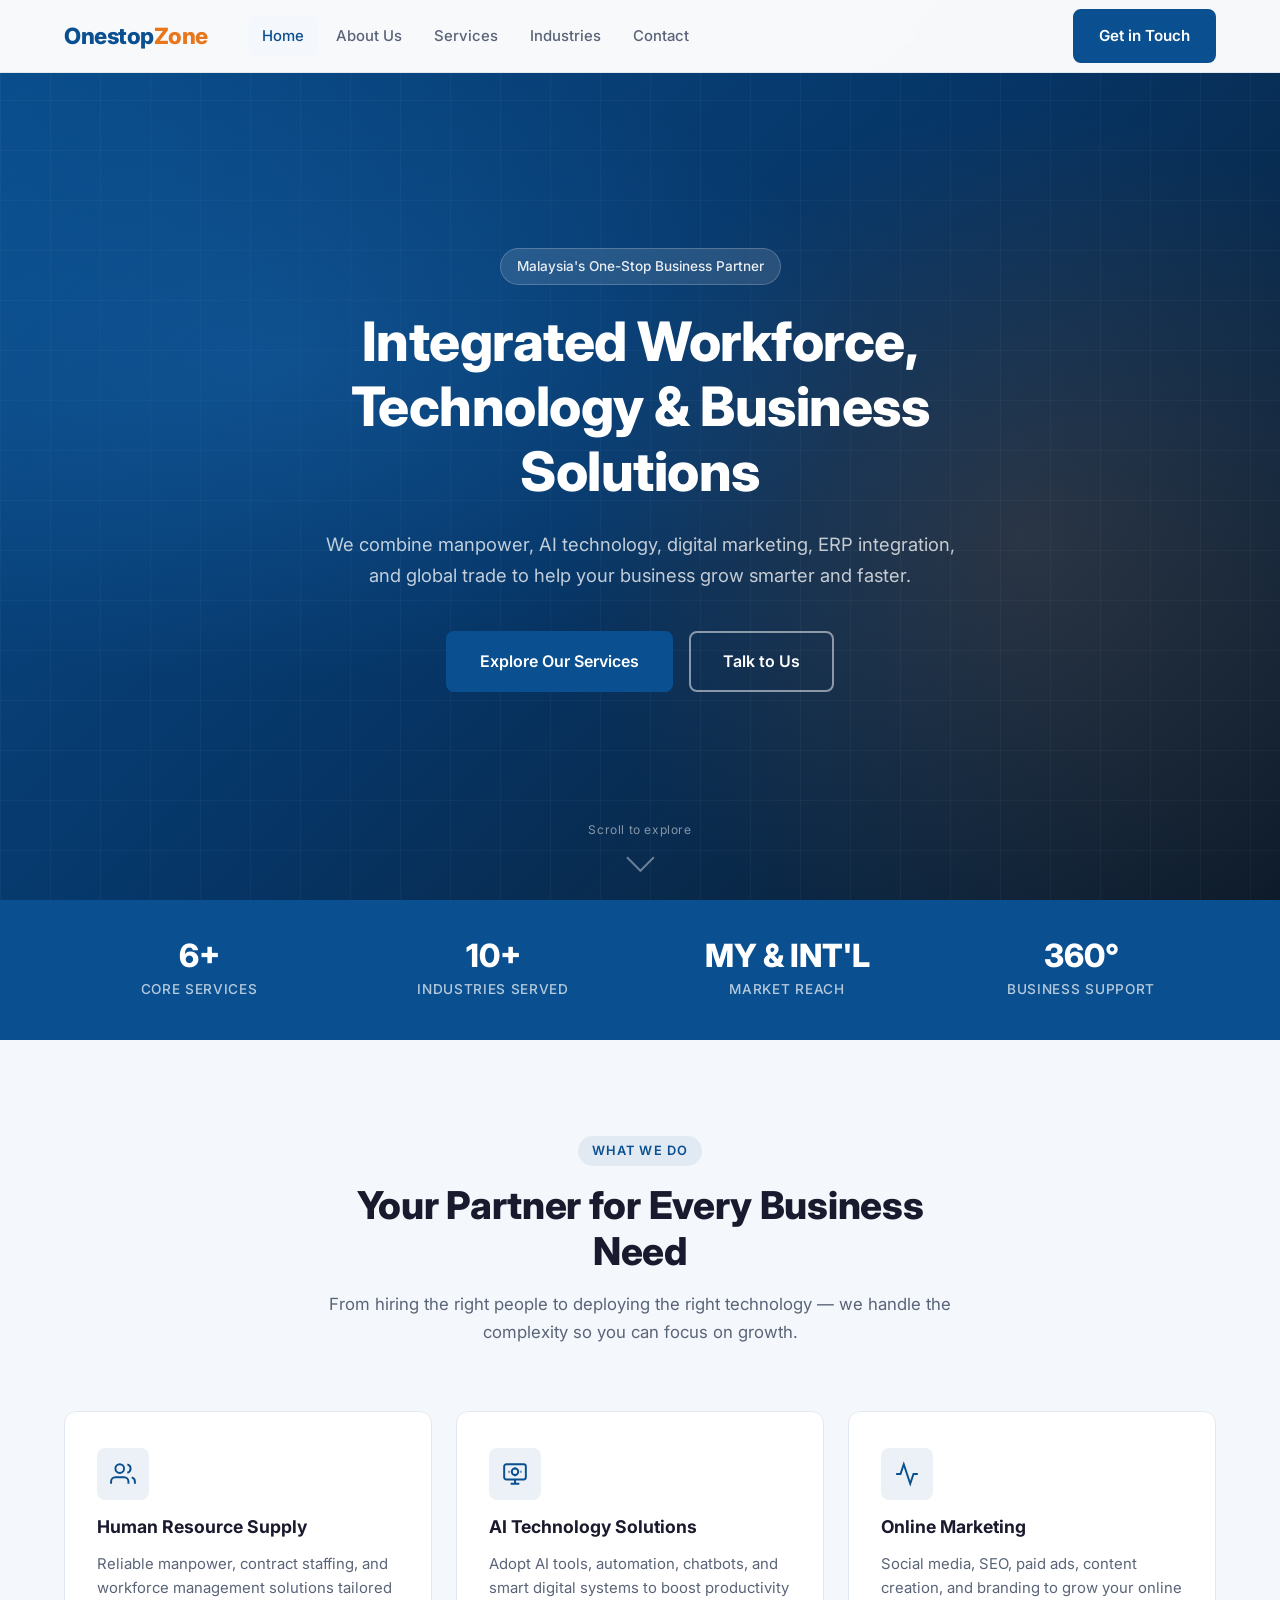
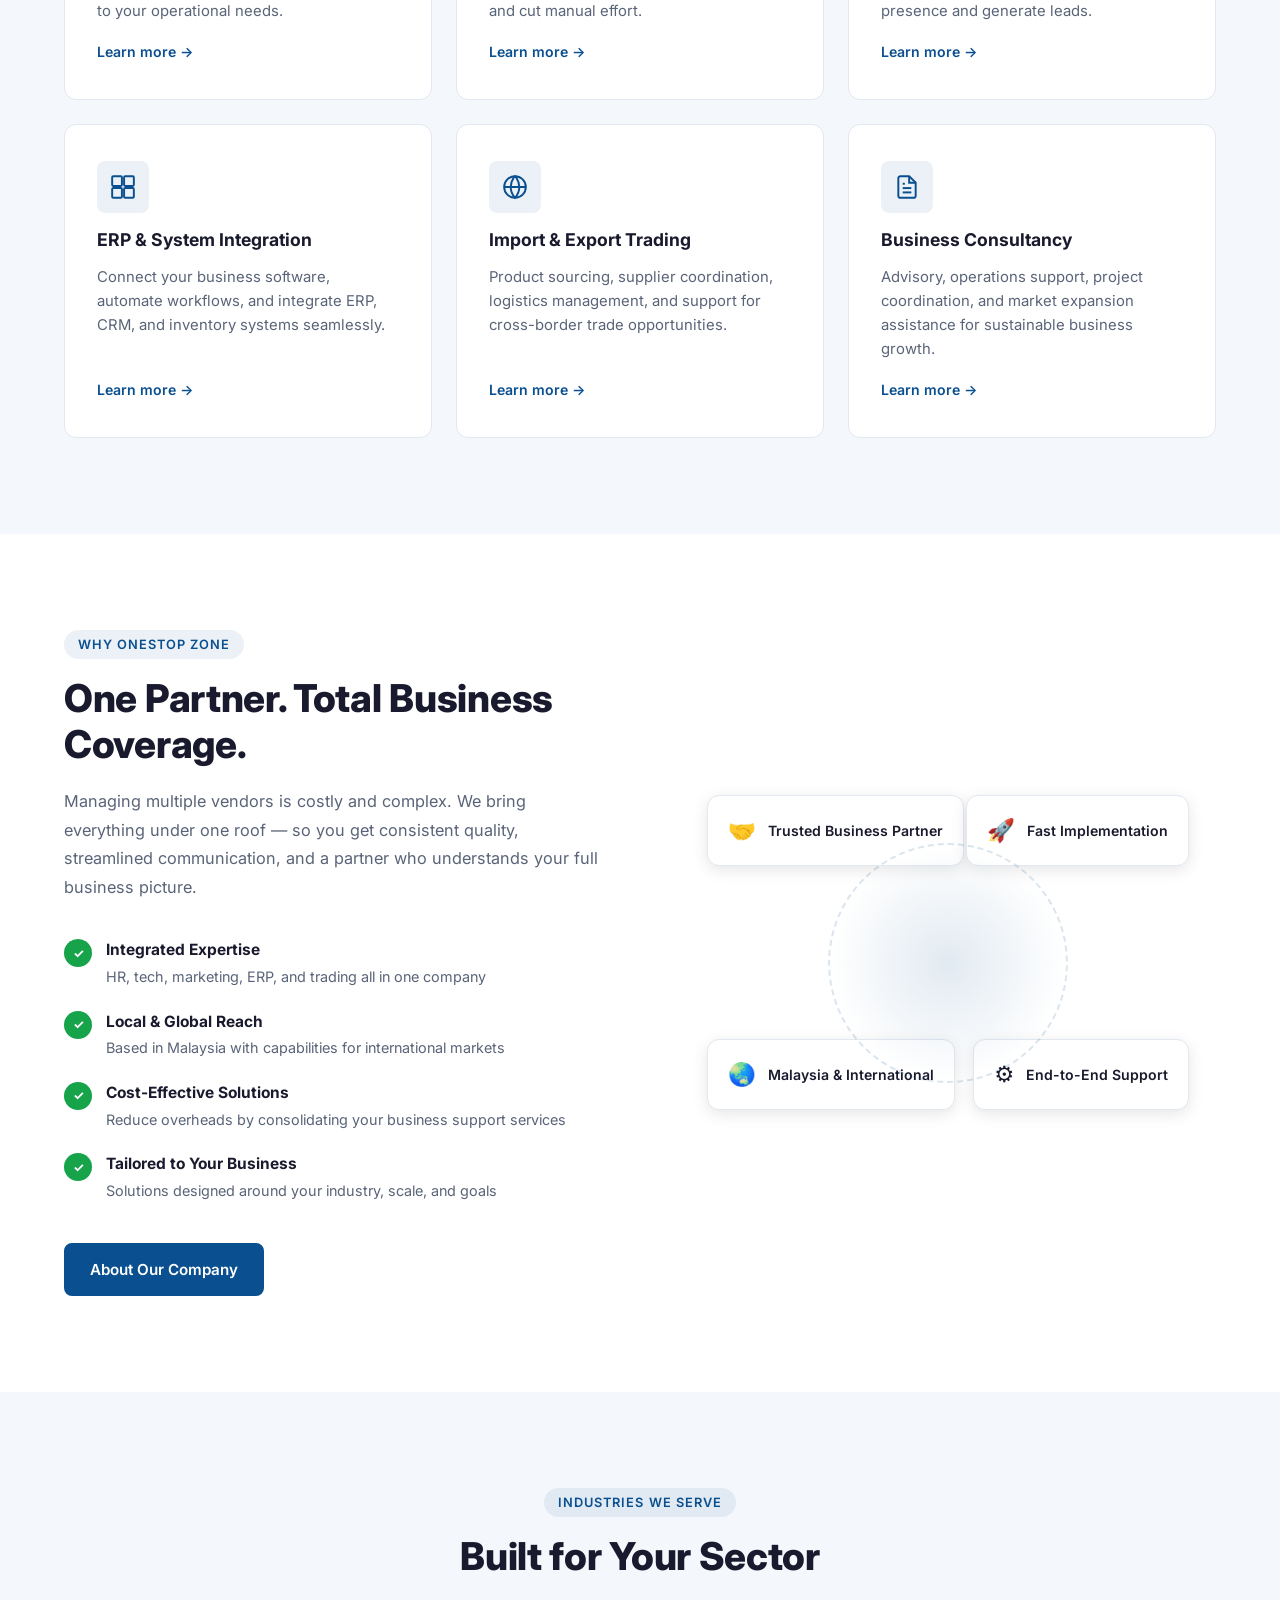
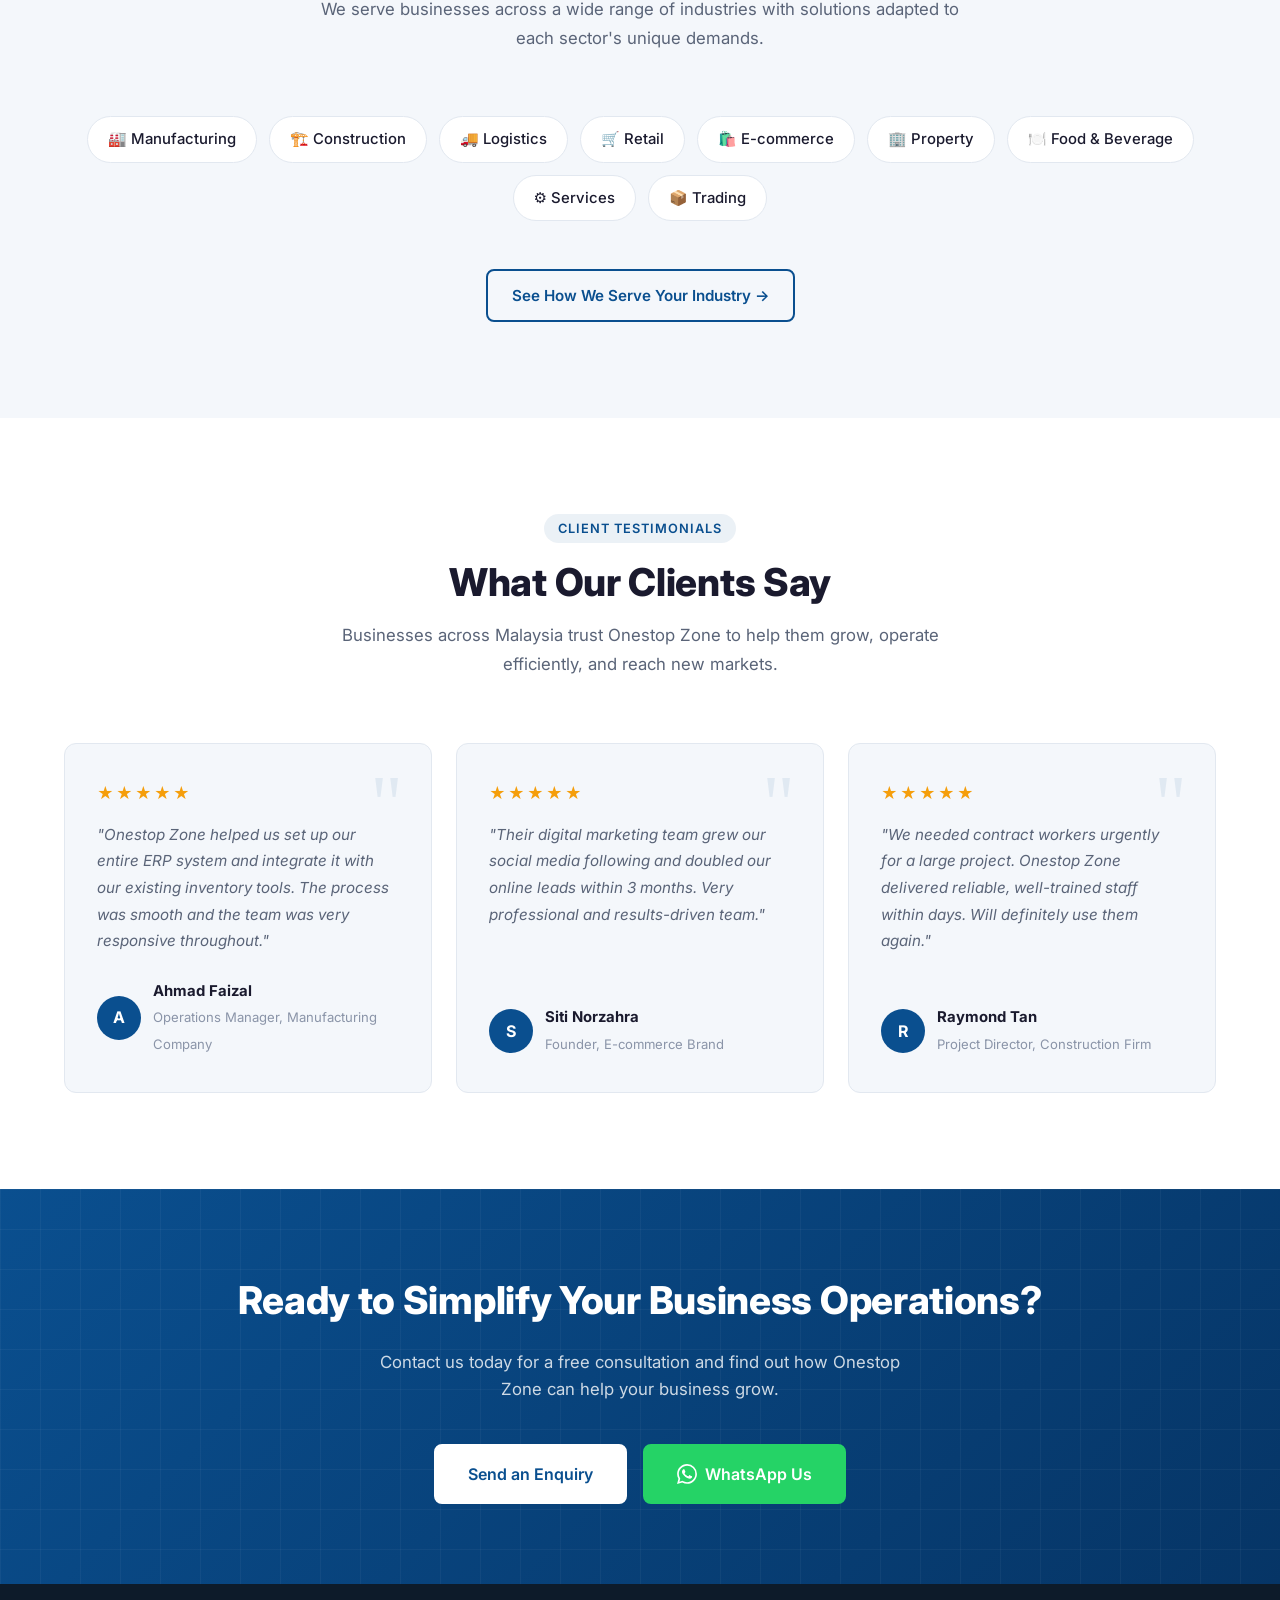
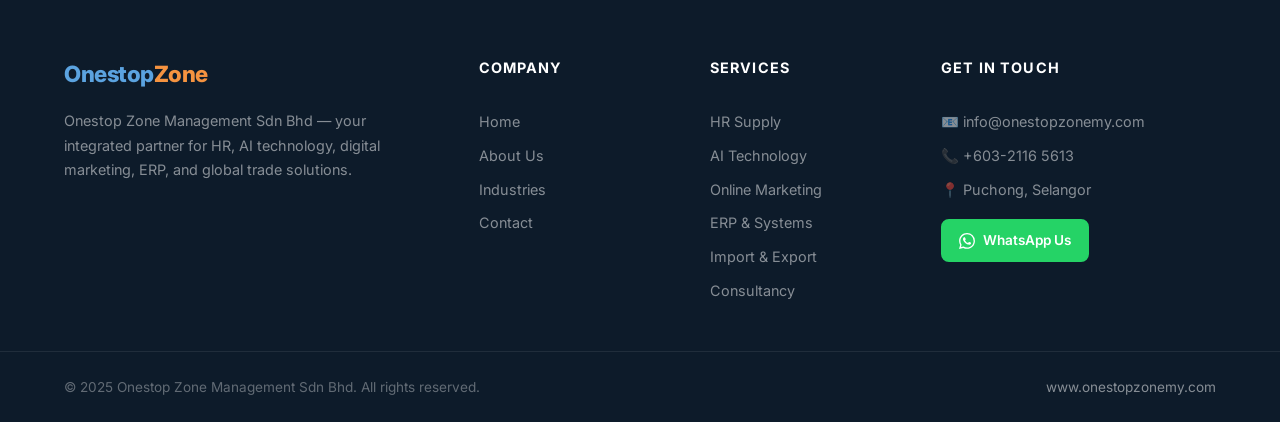
==== index.html @ b697b414 "Initial commit — Onestop Zone Management website 5-page static site with full CSS, JS, and content f" ====
<!DOCTYPE html>
<html lang="en">
<head>
  <meta charset="UTF-8" />
  <meta name="viewport" content="width=device-width, initial-scale=1.0" />
  <title>Onestop Zone Management Sdn Bhd | Integrated Business Solutions Malaysia</title>
  <meta name="description" content="Onestop Zone Management provides human resource supply, AI technology, digital marketing, ERP integration, and import/export trading solutions for businesses in Malaysia and internationally." />
  <link rel="stylesheet" href="css/style.css" />
  <link rel="preconnect" href="https://fonts.googleapis.com" />
  <link rel="preconnect" href="https://fonts.gstatic.com" crossorigin />
  <link href="https://fonts.googleapis.com/css2?family=Inter:wght@300;400;500;600;700;800&display=swap" rel="stylesheet" />
</head>
<body>

  <!-- Navigation -->
  <header class="navbar" id="navbar">
    <div class="container nav-inner">
      <a href="index.html" class="logo">
        <span class="logo-primary">Onestop</span><span class="logo-accent">Zone</span>
      </a>
      <nav class="nav-links" id="nav-links">
        <a href="index.html" class="active">Home</a>
        <a href="about.html">About Us</a>
        <a href="services.html">Services</a>
        <a href="industries.html">Industries</a>
        <a href="contact.html">Contact</a>
      </nav>
      <a href="contact.html" class="btn btn-primary nav-cta">Get in Touch</a>
      <button class="hamburger" id="hamburger" aria-label="Toggle menu">
        <span></span><span></span><span></span>
      </button>
    </div>
  </header>

  <!-- Hero -->
  <section class="hero">
    <div class="hero-bg"></div>
    <div class="container hero-content">
      <div class="hero-badge">Malaysia's One-Stop Business Partner</div>
      <h1>Integrated Workforce, Technology &amp; Business Solutions</h1>
      <p class="hero-sub">We combine manpower, AI technology, digital marketing, ERP integration, and global trade to help your business grow smarter and faster.</p>
      <div class="hero-actions">
        <a href="services.html" class="btn btn-primary btn-lg">Explore Our Services</a>
        <a href="contact.html" class="btn btn-outline btn-lg">Talk to Us</a>
      </div>
    </div>
    <div class="hero-scroll">
      <span>Scroll to explore</span>
      <div class="scroll-arrow"></div>
    </div>
  </section>

  <!-- Stats Bar -->
  <section class="stats-bar">
    <div class="container stats-grid">
      <div class="stat-item">
        <div class="stat-number">6+</div>
        <div class="stat-label">Core Services</div>
      </div>
      <div class="stat-item">
        <div class="stat-number">10+</div>
        <div class="stat-label">Industries Served</div>
      </div>
      <div class="stat-item">
        <div class="stat-number">MY &amp; INT'L</div>
        <div class="stat-label">Market Reach</div>
      </div>
      <div class="stat-item">
        <div class="stat-number">360°</div>
        <div class="stat-label">Business Support</div>
      </div>
    </div>
  </section>

  <!-- Services Overview -->
  <section class="section services-overview">
    <div class="container">
      <div class="section-header">
        <span class="section-tag">What We Do</span>
        <h2>Your Partner for Every Business Need</h2>
        <p>From hiring the right people to deploying the right technology — we handle the complexity so you can focus on growth.</p>
      </div>
      <div class="services-grid">
        <a href="services.html#hr" class="service-card">
          <div class="service-icon">
            <svg viewBox="0 0 24 24" fill="none" stroke="currentColor" stroke-width="1.8"><path d="M17 21v-2a4 4 0 0 0-4-4H5a4 4 0 0 0-4 4v2"/><circle cx="9" cy="7" r="4"/><path d="M23 21v-2a4 4 0 0 0-3-3.87"/><path d="M16 3.13a4 4 0 0 1 0 7.75"/></svg>
          </div>
          <h3>Human Resource Supply</h3>
          <p>Reliable manpower, contract staffing, and workforce management solutions tailored to your operational needs.</p>
          <span class="card-link">Learn more →</span>
        </a>
        <a href="services.html#ai" class="service-card">
          <div class="service-icon">
            <svg viewBox="0 0 24 24" fill="none" stroke="currentColor" stroke-width="1.8"><rect x="2" y="3" width="20" height="14" rx="2"/><path d="M8 21h8M12 17v4"/><circle cx="12" cy="10" r="3"/><path d="M6 10h1M17 10h1M12 6v1M12 13v1"/></svg>
          </div>
          <h3>AI Technology Solutions</h3>
          <p>Adopt AI tools, automation, chatbots, and smart digital systems to boost productivity and cut manual effort.</p>
          <span class="card-link">Learn more →</span>
        </a>
        <a href="services.html#marketing" class="service-card">
          <div class="service-icon">
            <svg viewBox="0 0 24 24" fill="none" stroke="currentColor" stroke-width="1.8"><path d="M22 12h-4l-3 9L9 3l-3 9H2"/></svg>
          </div>
          <h3>Online Marketing</h3>
          <p>Social media, SEO, paid ads, content creation, and branding to grow your online presence and generate leads.</p>
          <span class="card-link">Learn more →</span>
        </a>
        <a href="services.html#erp" class="service-card">
          <div class="service-icon">
            <svg viewBox="0 0 24 24" fill="none" stroke="currentColor" stroke-width="1.8"><rect x="2" y="2" width="9" height="9" rx="1"/><rect x="13" y="2" width="9" height="9" rx="1"/><rect x="2" y="13" width="9" height="9" rx="1"/><rect x="13" y="13" width="9" height="9" rx="1"/></svg>
          </div>
          <h3>ERP &amp; System Integration</h3>
          <p>Connect your business software, automate workflows, and integrate ERP, CRM, and inventory systems seamlessly.</p>
          <span class="card-link">Learn more →</span>
        </a>
        <a href="services.html#trading" class="service-card">
          <div class="service-icon">
            <svg viewBox="0 0 24 24" fill="none" stroke="currentColor" stroke-width="1.8"><circle cx="12" cy="12" r="10"/><path d="M2 12h20M12 2a15.3 15.3 0 0 1 4 10 15.3 15.3 0 0 1-4 10 15.3 15.3 0 0 1-4-10 15.3 15.3 0 0 1 4-10z"/></svg>
          </div>
          <h3>Import &amp; Export Trading</h3>
          <p>Product sourcing, supplier coordination, logistics management, and support for cross-border trade opportunities.</p>
          <span class="card-link">Learn more →</span>
        </a>
        <a href="services.html#consultancy" class="service-card">
          <div class="service-icon">
            <svg viewBox="0 0 24 24" fill="none" stroke="currentColor" stroke-width="1.8"><path d="M14 2H6a2 2 0 0 0-2 2v16a2 2 0 0 0 2 2h12a2 2 0 0 0 2-2V8z"/><polyline points="14 2 14 8 20 8"/><line x1="16" y1="13" x2="8" y2="13"/><line x1="16" y1="17" x2="8" y2="17"/><polyline points="10 9 9 9 8 9"/></svg>
          </div>
          <h3>Business Consultancy</h3>
          <p>Advisory, operations support, project coordination, and market expansion assistance for sustainable business growth.</p>
          <span class="card-link">Learn more →</span>
        </a>
      </div>
    </div>
  </section>

  <!-- Why Choose Us -->
  <section class="section why-us">
    <div class="container why-grid">
      <div class="why-text">
        <span class="section-tag">Why Onestop Zone</span>
        <h2>One Partner. Total Business Coverage.</h2>
        <p>Managing multiple vendors is costly and complex. We bring everything under one roof — so you get consistent quality, streamlined communication, and a partner who understands your full business picture.</p>
        <ul class="why-list">
          <li>
            <div class="why-icon">✓</div>
            <div>
              <strong>Integrated Expertise</strong>
              <span>HR, tech, marketing, ERP, and trading all in one company</span>
            </div>
          </li>
          <li>
            <div class="why-icon">✓</div>
            <div>
              <strong>Local &amp; Global Reach</strong>
              <span>Based in Malaysia with capabilities for international markets</span>
            </div>
          </li>
          <li>
            <div class="why-icon">✓</div>
            <div>
              <strong>Cost-Effective Solutions</strong>
              <span>Reduce overheads by consolidating your business support services</span>
            </div>
          </li>
          <li>
            <div class="why-icon">✓</div>
            <div>
              <strong>Tailored to Your Business</strong>
              <span>Solutions designed around your industry, scale, and goals</span>
            </div>
          </li>
        </ul>
        <a href="about.html" class="btn btn-primary">About Our Company</a>
      </div>
      <div class="why-visual">
        <div class="visual-card vc-1">
          <div class="vc-icon">🤝</div>
          <div>Trusted Business Partner</div>
        </div>
        <div class="visual-card vc-2">
          <div class="vc-icon">🚀</div>
          <div>Fast Implementation</div>
        </div>
        <div class="visual-card vc-3">
          <div class="vc-icon">🌏</div>
          <div>Malaysia &amp; International</div>
        </div>
        <div class="visual-card vc-4">
          <div class="vc-icon">⚙️</div>
          <div>End-to-End Support</div>
        </div>
        <div class="visual-orb"></div>
      </div>
    </div>
  </section>

  <!-- Industries -->
  <section class="section industries">
    <div class="container">
      <div class="section-header">
        <span class="section-tag">Industries We Serve</span>
        <h2>Built for Your Sector</h2>
        <p>We serve businesses across a wide range of industries with solutions adapted to each sector's unique demands.</p>
      </div>
      <div class="industries-grid">
        <div class="industry-chip">🏭 Manufacturing</div>
        <div class="industry-chip">🏗️ Construction</div>
        <div class="industry-chip">🚚 Logistics</div>
        <div class="industry-chip">🛒 Retail</div>
        <div class="industry-chip">🛍️ E-commerce</div>
        <div class="industry-chip">🏢 Property</div>
        <div class="industry-chip">🍽️ Food &amp; Beverage</div>
        <div class="industry-chip">⚙️ Services</div>
        <div class="industry-chip">📦 Trading</div>
      </div>
      <div class="industries-cta">
        <a href="industries.html" class="btn btn-outline">See How We Serve Your Industry →</a>
      </div>
    </div>
  </section>

  <!-- Testimonials -->
  <section class="section testimonials">
    <div class="container">
      <div class="section-header">
        <span class="section-tag">Client Testimonials</span>
        <h2>What Our Clients Say</h2>
        <p>Businesses across Malaysia trust Onestop Zone to help them grow, operate efficiently, and reach new markets.</p>
      </div>
      <div class="testimonials-grid">
        <div class="testimonial-card">
          <div class="testimonial-stars">★★★★★</div>
          <p>"Onestop Zone helped us set up our entire ERP system and integrate it with our existing inventory tools. The process was smooth and the team was very responsive throughout."</p>
          <div class="testimonial-author">
            <div class="testimonial-avatar">A</div>
            <div>
              <strong>Ahmad Faizal</strong>
              <span>Operations Manager, Manufacturing Company</span>
            </div>
          </div>
        </div>
        <div class="testimonial-card">
          <div class="testimonial-stars">★★★★★</div>
          <p>"Their digital marketing team grew our social media following and doubled our online leads within 3 months. Very professional and results-driven team."</p>
          <div class="testimonial-author">
            <div class="testimonial-avatar">S</div>
            <div>
              <strong>Siti Norzahra</strong>
              <span>Founder, E-commerce Brand</span>
            </div>
          </div>
        </div>
        <div class="testimonial-card">
          <div class="testimonial-stars">★★★★★</div>
          <p>"We needed contract workers urgently for a large project. Onestop Zone delivered reliable, well-trained staff within days. Will definitely use them again."</p>
          <div class="testimonial-author">
            <div class="testimonial-avatar">R</div>
            <div>
              <strong>Raymond Tan</strong>
              <span>Project Director, Construction Firm</span>
            </div>
          </div>
        </div>
      </div>
    </div>
  </section>

  <!-- CTA Banner -->
  <section class="cta-banner">
    <div class="container cta-inner">
      <h2>Ready to Simplify Your Business Operations?</h2>
      <p>Contact us today for a free consultation and find out how Onestop Zone can help your business grow.</p>
      <div class="cta-actions">
        <a href="contact.html" class="btn btn-white btn-lg">Send an Enquiry</a>
        <a href="https://wa.me/60321165613" class="btn btn-whatsapp btn-lg" target="_blank" rel="noopener">
          <svg viewBox="0 0 24 24" fill="currentColor" width="20" height="20"><path d="M17.472 14.382c-.297-.149-1.758-.867-2.03-.967-.273-.099-.471-.148-.67.15-.197.297-.767.966-.94 1.164-.173.199-.347.223-.644.075-.297-.15-1.255-.463-2.39-1.475-.883-.788-1.48-1.761-1.653-2.059-.173-.297-.018-.458.13-.606.134-.133.298-.347.446-.52.149-.174.198-.298.298-.497.099-.198.05-.371-.025-.52-.075-.149-.669-1.612-.916-2.207-.242-.579-.487-.5-.669-.51-.173-.008-.371-.01-.57-.01-.198 0-.52.074-.792.372-.272.297-1.04 1.016-1.04 2.479 0 1.462 1.065 2.875 1.213 3.074.149.198 2.096 3.2 5.077 4.487.709.306 1.262.489 1.694.625.712.227 1.36.195 1.871.118.571-.085 1.758-.719 2.006-1.413.248-.694.248-1.289.173-1.413-.074-.124-.272-.198-.57-.347m-5.421 7.403h-.004a9.87 9.87 0 01-5.031-1.378l-.361-.214-3.741.982.998-3.648-.235-.374a9.86 9.86 0 01-1.51-5.26c.001-5.45 4.436-9.884 9.888-9.884 2.64 0 5.122 1.03 6.988 2.898a9.825 9.825 0 012.893 6.994c-.003 5.45-4.437 9.884-9.885 9.884m8.413-18.297A11.815 11.815 0 0012.05 0C5.495 0 .16 5.335.157 11.892c0 2.096.547 4.142 1.588 5.945L.057 24l6.305-1.654a11.882 11.882 0 005.683 1.448h.005c6.554 0 11.89-5.335 11.893-11.893a11.821 11.821 0 00-3.48-8.413z"/></svg>
          WhatsApp Us
        </a>
      </div>
    </div>
  </section>

  <!-- Footer -->
  <footer class="footer">
    <div class="container footer-grid">
      <div class="footer-brand">
        <a href="index.html" class="logo logo-light">
          <span class="logo-primary">Onestop</span><span class="logo-accent">Zone</span>
        </a>
        <p>Onestop Zone Management Sdn Bhd — your integrated partner for HR, AI technology, digital marketing, ERP, and global trade solutions.</p>
      </div>
      <div class="footer-nav">
        <h4>Company</h4>
        <a href="index.html">Home</a>
        <a href="about.html">About Us</a>
        <a href="industries.html">Industries</a>
        <a href="contact.html">Contact</a>
      </div>
      <div class="footer-nav">
        <h4>Services</h4>
        <a href="services.html#hr">HR Supply</a>
        <a href="services.html#ai">AI Technology</a>
        <a href="services.html#marketing">Online Marketing</a>
        <a href="services.html#erp">ERP &amp; Systems</a>
        <a href="services.html#trading">Import &amp; Export</a>
        <a href="services.html#consultancy">Consultancy</a>
      </div>
      <div class="footer-contact">
        <h4>Get in Touch</h4>
        <p>📧 info@onestopzonemy.com</p>
        <p>📞 +603-2116 5613</p>
        <p>📍 Puchong, Selangor</p>
        <a href="https://wa.me/60321165613" class="btn btn-whatsapp btn-sm" target="_blank" rel="noopener">
          <svg viewBox="0 0 24 24" fill="currentColor" width="16" height="16"><path d="M17.472 14.382c-.297-.149-1.758-.867-2.03-.967-.273-.099-.471-.148-.67.15-.197.297-.767.966-.94 1.164-.173.199-.347.223-.644.075-.297-.15-1.255-.463-2.39-1.475-.883-.788-1.48-1.761-1.653-2.059-.173-.297-.018-.458.13-.606.134-.133.298-.347.446-.52.149-.174.198-.298.298-.497.099-.198.05-.371-.025-.52-.075-.149-.669-1.612-.916-2.207-.242-.579-.487-.5-.669-.51-.173-.008-.371-.01-.57-.01-.198 0-.52.074-.792.372-.272.297-1.04 1.016-1.04 2.479 0 1.462 1.065 2.875 1.213 3.074.149.198 2.096 3.2 5.077 4.487.709.306 1.262.489 1.694.625.712.227 1.36.195 1.871.118.571-.085 1.758-.719 2.006-1.413.248-.694.248-1.289.173-1.413-.074-.124-.272-.198-.57-.347m-5.421 7.403h-.004a9.87 9.87 0 01-5.031-1.378l-.361-.214-3.741.982.998-3.648-.235-.374a9.86 9.86 0 01-1.51-5.26c.001-5.45 4.436-9.884 9.888-9.884 2.64 0 5.122 1.03 6.988 2.898a9.825 9.825 0 012.893 6.994c-.003 5.45-4.437 9.884-9.885 9.884m8.413-18.297A11.815 11.815 0 0012.05 0C5.495 0 .16 5.335.157 11.892c0 2.096.547 4.142 1.588 5.945L.057 24l6.305-1.654a11.882 11.882 0 005.683 1.448h.005c6.554 0 11.89-5.335 11.893-11.893a11.821 11.821 0 00-3.48-8.413z"/></svg>
          WhatsApp Us
        </a>
      </div>
    </div>
    <div class="footer-bottom">
      <div class="container">
        <p>© 2025 Onestop Zone Management Sdn Bhd. All rights reserved.</p>
        <p><a href="https://www.onestopzonemy.com" target="_blank" rel="noopener">www.onestopzonemy.com</a></p>
      </div>
    </div>
  </footer>

  <script src="js/main.js"></script>
</body>
</html>
---- css/style.css ----
/* =============================================
   ONESTOP ZONE — Main Stylesheet
   ============================================= */

:root {
  --primary: #0a4f8f;
  --primary-dark: #063566;
  --primary-light: #1a6bb5;
  --accent: #e8761a;
  --accent-light: #f59340;
  --text: #1a1a2e;
  --text-muted: #5a6478;
  --text-light: #8a94a8;
  --bg: #ffffff;
  --bg-soft: #f4f7fb;
  --bg-dark: #0d1b2a;
  --border: #e2e8f0;
  --white: #ffffff;
  --success: #16a34a;
  --whatsapp: #25D366;
  --whatsapp-dark: #1da851;
  --shadow-sm: 0 1px 3px rgba(0,0,0,.08);
  --shadow: 0 4px 16px rgba(0,0,0,.1);
  --shadow-lg: 0 12px 40px rgba(0,0,0,.14);
  --radius: 12px;
  --radius-sm: 8px;
  --radius-lg: 20px;
  --transition: 0.25s ease;
  --font: 'Inter', system-ui, sans-serif;
}

*, *::before, *::after { box-sizing: border-box; margin: 0; padding: 0; }

html { scroll-behavior: smooth; font-size: 16px; }

body {
  font-family: var(--font);
  color: var(--text);
  background: var(--bg);
  line-height: 1.65;
  -webkit-font-smoothing: antialiased;
}

img { max-width: 100%; display: block; }
a { text-decoration: none; color: inherit; }

.container {
  max-width: 1200px;
  margin: 0 auto;
  padding: 0 24px;
}

.section {
  padding: 96px 0;
}

/* =============================================
   BUTTONS
   ============================================= */

.btn {
  display: inline-flex;
  align-items: center;
  gap: 8px;
  padding: 12px 24px;
  border-radius: var(--radius-sm);
  font-weight: 600;
  font-size: 0.95rem;
  cursor: pointer;
  border: 2px solid transparent;
  transition: all var(--transition);
  white-space: nowrap;
  font-family: var(--font);
}

.btn-lg { padding: 15px 32px; font-size: 1rem; }
.btn-sm { padding: 8px 16px; font-size: 0.85rem; }

.btn-primary {
  background: var(--primary);
  color: var(--white);
  border-color: var(--primary);
}
.btn-primary:hover {
  background: var(--primary-dark);
  border-color: var(--primary-dark);
  transform: translateY(-1px);
  box-shadow: 0 6px 20px rgba(10,79,143,.3);
}

.btn-outline {
  background: transparent;
  color: var(--primary);
  border-color: var(--primary);
}
.btn-outline:hover {
  background: var(--primary);
  color: var(--white);
  transform: translateY(-1px);
}

.btn-white {
  background: var(--white);
  color: var(--primary);
  border-color: var(--white);
}
.btn-white:hover {
  background: transparent;
  color: var(--white);
  border-color: var(--white);
}

.btn-whatsapp {
  background: var(--whatsapp);
  color: var(--white);
  border-color: var(--whatsapp);
}
.btn-whatsapp:hover {
  background: var(--whatsapp-dark);
  border-color: var(--whatsapp-dark);
  transform: translateY(-1px);
  box-shadow: 0 6px 20px rgba(37,211,102,.35);
}

/* =============================================
   NAVBAR
   ============================================= */

.navbar {
  position: fixed;
  top: 0; left: 0; right: 0;
  z-index: 1000;
  background: rgba(255,255,255,0.97);
  backdrop-filter: blur(12px);
  border-bottom: 1px solid var(--border);
  transition: box-shadow var(--transition);
}

.navbar.scrolled {
  box-shadow: var(--shadow);
}

.nav-inner {
  display: flex;
  align-items: center;
  height: 72px;
  gap: 40px;
}

.logo {
  font-size: 1.4rem;
  font-weight: 800;
  letter-spacing: -0.5px;
  flex-shrink: 0;
}
.logo-primary { color: var(--primary); }
.logo-accent { color: var(--accent); }

.nav-links {
  display: flex;
  align-items: center;
  gap: 4px;
  flex: 1;
}

.nav-links a {
  padding: 8px 14px;
  border-radius: var(--radius-sm);
  font-weight: 500;
  font-size: 0.93rem;
  color: var(--text-muted);
  transition: all var(--transition);
}

.nav-links a:hover,
.nav-links a.active {
  color: var(--primary);
  background: var(--bg-soft);
}

.nav-cta { flex-shrink: 0; }

.hamburger {
  display: none;
  flex-direction: column;
  gap: 5px;
  background: none;
  border: none;
  cursor: pointer;
  padding: 4px;
  margin-left: auto;
}
.hamburger span {
  display: block;
  width: 24px;
  height: 2px;
  background: var(--text);
  border-radius: 2px;
  transition: all var(--transition);
}

/* =============================================
   HERO
   ============================================= */

.hero {
  position: relative;
  min-height: 100vh;
  display: flex;
  flex-direction: column;
  align-items: center;
  justify-content: center;
  padding: 120px 24px 80px;
  overflow: hidden;
  background: linear-gradient(135deg, #0a4f8f 0%, #063566 50%, #0d1b2a 100%);
}

.hero-bg {
  position: absolute;
  inset: 0;
  background:
    radial-gradient(ellipse 80% 60% at 20% 40%, rgba(26,107,181,.4) 0%, transparent 60%),
    radial-gradient(ellipse 60% 80% at 80% 60%, rgba(232,118,26,.15) 0%, transparent 60%);
  pointer-events: none;
}

.hero::before {
  content: '';
  position: absolute;
  inset: 0;
  background-image:
    linear-gradient(rgba(255,255,255,.03) 1px, transparent 1px),
    linear-gradient(90deg, rgba(255,255,255,.03) 1px, transparent 1px);
  background-size: 50px 50px;
  pointer-events: none;
}

.hero-content {
  position: relative;
  z-index: 1;
  text-align: center;
  max-width: 860px;
}

.hero-badge {
  display: inline-flex;
  align-items: center;
  background: rgba(255,255,255,.12);
  border: 1px solid rgba(255,255,255,.2);
  color: rgba(255,255,255,.9);
  padding: 6px 16px;
  border-radius: 100px;
  font-size: 0.85rem;
  font-weight: 500;
  margin-bottom: 24px;
  backdrop-filter: blur(8px);
}

.hero h1 {
  font-size: clamp(2rem, 5vw, 3.4rem);
  font-weight: 800;
  color: var(--white);
  line-height: 1.2;
  letter-spacing: -0.5px;
  margin-bottom: 24px;
}

.hero-sub {
  font-size: 1.15rem;
  color: rgba(255,255,255,.75);
  max-width: 640px;
  margin: 0 auto 40px;
  line-height: 1.7;
}

.hero-actions {
  display: flex;
  gap: 16px;
  justify-content: center;
  flex-wrap: wrap;
}

.hero-actions .btn-outline {
  color: var(--white);
  border-color: rgba(255,255,255,.5);
}
.hero-actions .btn-outline:hover {
  background: rgba(255,255,255,.1);
  border-color: var(--white);
  color: var(--white);
}

.hero-scroll {
  position: absolute;
  bottom: 32px;
  left: 50%;
  transform: translateX(-50%);
  display: flex;
  flex-direction: column;
  align-items: center;
  gap: 8px;
  color: rgba(255,255,255,.5);
  font-size: 0.75rem;
  letter-spacing: 0.05em;
  z-index: 1;
}

.scroll-arrow {
  width: 20px;
  height: 20px;
  border-right: 2px solid rgba(255,255,255,.4);
  border-bottom: 2px solid rgba(255,255,255,.4);
  transform: rotate(45deg);
  animation: bounce 1.5s infinite;
}

@keyframes bounce {
  0%, 100% { transform: rotate(45deg) translateY(0); }
  50% { transform: rotate(45deg) translateY(4px); }
}

/* =============================================
   STATS BAR
   ============================================= */

.stats-bar {
  background: var(--primary);
  padding: 40px 0;
}

.stats-grid {
  display: grid;
  grid-template-columns: repeat(4, 1fr);
  gap: 24px;
  text-align: center;
}

.stat-number {
  font-size: 2rem;
  font-weight: 800;
  color: var(--white);
  line-height: 1;
  margin-bottom: 6px;
}

.stat-label {
  font-size: 0.85rem;
  color: rgba(255,255,255,.7);
  font-weight: 500;
  text-transform: uppercase;
  letter-spacing: 0.05em;
}

/* =============================================
   SECTION HEADER
   ============================================= */

.section-header {
  text-align: center;
  max-width: 640px;
  margin: 0 auto 64px;
}

.section-tag {
  display: inline-block;
  background: rgba(10,79,143,.08);
  color: var(--primary);
  padding: 4px 14px;
  border-radius: 100px;
  font-size: 0.8rem;
  font-weight: 600;
  text-transform: uppercase;
  letter-spacing: 0.08em;
  margin-bottom: 16px;
}

.section-header h2 {
  font-size: clamp(1.6rem, 3vw, 2.4rem);
  font-weight: 800;
  color: var(--text);
  line-height: 1.2;
  letter-spacing: -0.3px;
  margin-bottom: 16px;
}

.section-header p {
  color: var(--text-muted);
  font-size: 1.05rem;
  line-height: 1.7;
}

/* =============================================
   SERVICES GRID
   ============================================= */

.services-overview {
  background: var(--bg-soft);
}

.services-grid {
  display: grid;
  grid-template-columns: repeat(3, 1fr);
  gap: 24px;
}

.service-card {
  background: var(--white);
  border-radius: var(--radius);
  padding: 36px 32px;
  border: 1px solid var(--border);
  transition: all var(--transition);
  display: flex;
  flex-direction: column;
  gap: 12px;
  position: relative;
  overflow: hidden;
}

.service-card::before {
  content: '';
  position: absolute;
  top: 0; left: 0;
  width: 4px;
  height: 100%;
  background: var(--primary);
  transform: scaleY(0);
  transform-origin: top;
  transition: transform var(--transition);
}

.service-card:hover {
  border-color: var(--primary);
  box-shadow: var(--shadow-lg);
  transform: translateY(-4px);
}

.service-card:hover::before {
  transform: scaleY(1);
}

.service-icon {
  width: 52px;
  height: 52px;
  background: rgba(10,79,143,.08);
  border-radius: var(--radius-sm);
  display: flex;
  align-items: center;
  justify-content: center;
  color: var(--primary);
  flex-shrink: 0;
}

.service-icon svg {
  width: 26px;
  height: 26px;
}

.service-card h3 {
  font-size: 1.1rem;
  font-weight: 700;
  color: var(--text);
}

.service-card p {
  font-size: 0.93rem;
  color: var(--text-muted);
  line-height: 1.6;
  flex: 1;
}

.card-link {
  font-size: 0.88rem;
  font-weight: 600;
  color: var(--primary);
  margin-top: 4px;
  transition: gap var(--transition);
}

/* =============================================
   WHY US
   ============================================= */

.why-us {
  background: var(--white);
}

.why-grid {
  display: grid;
  grid-template-columns: 1fr 1fr;
  gap: 80px;
  align-items: center;
}

.why-text .section-tag { margin-bottom: 16px; }

.why-text h2 {
  font-size: clamp(1.6rem, 3vw, 2.4rem);
  font-weight: 800;
  color: var(--text);
  letter-spacing: -0.3px;
  margin-bottom: 20px;
  line-height: 1.2;
}

.why-text > p {
  color: var(--text-muted);
  font-size: 1.02rem;
  line-height: 1.75;
  margin-bottom: 36px;
}

.why-list {
  list-style: none;
  display: flex;
  flex-direction: column;
  gap: 20px;
  margin-bottom: 40px;
}

.why-list li {
  display: flex;
  gap: 14px;
  align-items: flex-start;
}

.why-icon {
  width: 28px;
  height: 28px;
  background: var(--success);
  color: var(--white);
  border-radius: 50%;
  display: flex;
  align-items: center;
  justify-content: center;
  font-size: 0.8rem;
  font-weight: 700;
  flex-shrink: 0;
  margin-top: 2px;
}

.why-list li div {
  display: flex;
  flex-direction: column;
  gap: 2px;
}

.why-list strong {
  font-weight: 700;
  color: var(--text);
  font-size: 0.97rem;
}

.why-list span {
  color: var(--text-muted);
  font-size: 0.9rem;
}

.why-visual {
  position: relative;
  height: 420px;
}

.visual-orb {
  position: absolute;
  top: 50%;
  left: 50%;
  transform: translate(-50%, -50%);
  width: 240px;
  height: 240px;
  background: radial-gradient(circle, rgba(10,79,143,.12) 0%, transparent 70%);
  border-radius: 50%;
  border: 2px dashed rgba(10,79,143,.15);
  animation: rotate 20s linear infinite;
}

@keyframes rotate {
  from { transform: translate(-50%, -50%) rotate(0deg); }
  to { transform: translate(-50%, -50%) rotate(360deg); }
}

.visual-card {
  position: absolute;
  background: var(--white);
  border: 1px solid var(--border);
  border-radius: var(--radius);
  padding: 16px 20px;
  display: flex;
  align-items: center;
  gap: 12px;
  font-weight: 600;
  font-size: 0.88rem;
  box-shadow: var(--shadow);
  white-space: nowrap;
}

.vc-icon { font-size: 1.4rem; }

.vc-1 { top: 10%; left: 5%; }
.vc-2 { top: 10%; right: 5%; }
.vc-3 { bottom: 15%; left: 5%; }
.vc-4 { bottom: 15%; right: 5%; }

/* =============================================
   INDUSTRIES
   ============================================= */

.industries {
  background: var(--bg-soft);
}

.industries-grid {
  display: flex;
  flex-wrap: wrap;
  gap: 12px;
  justify-content: center;
  margin-bottom: 48px;
}

.industry-chip {
  background: var(--white);
  border: 1px solid var(--border);
  border-radius: 100px;
  padding: 10px 20px;
  font-size: 0.93rem;
  font-weight: 500;
  color: var(--text);
  transition: all var(--transition);
  cursor: default;
}

.industry-chip:hover {
  background: var(--primary);
  color: var(--white);
  border-color: var(--primary);
  transform: translateY(-2px);
  box-shadow: 0 4px 12px rgba(10,79,143,.2);
}

.industries-cta {
  text-align: center;
}

/* =============================================
   CTA BANNER
   ============================================= */

.cta-banner {
  background: linear-gradient(135deg, var(--primary) 0%, var(--primary-dark) 100%);
  padding: 80px 0;
  position: relative;
  overflow: hidden;
}

.cta-banner::before {
  content: '';
  position: absolute;
  inset: 0;
  background-image:
    linear-gradient(rgba(255,255,255,.04) 1px, transparent 1px),
    linear-gradient(90deg, rgba(255,255,255,.04) 1px, transparent 1px);
  background-size: 40px 40px;
}

.cta-inner {
  position: relative;
  text-align: center;
  z-index: 1;
}

.cta-inner h2 {
  font-size: clamp(1.6rem, 3vw, 2.4rem);
  font-weight: 800;
  color: var(--white);
  margin-bottom: 16px;
  letter-spacing: -0.3px;
}

.cta-inner p {
  color: rgba(255,255,255,.8);
  font-size: 1.05rem;
  max-width: 560px;
  margin: 0 auto 40px;
}

.cta-actions {
  display: flex;
  gap: 16px;
  justify-content: center;
  flex-wrap: wrap;
}

/* =============================================
   FOOTER
   ============================================= */

.footer {
  background: var(--bg-dark);
  padding: 72px 0 0;
}

.footer-grid {
  display: grid;
  grid-template-columns: 2fr 1fr 1fr 1.5fr;
  gap: 48px;
  padding-bottom: 48px;
}

.footer-brand .logo-light .logo-primary { color: #5ba3e0; }
.footer-brand .logo-light .logo-accent { color: var(--accent-light); }

.footer-brand p {
  color: rgba(255,255,255,.5);
  font-size: 0.9rem;
  line-height: 1.7;
  margin-top: 16px;
}

.footer-nav h4,
.footer-contact h4 {
  color: var(--white);
  font-weight: 700;
  font-size: 0.9rem;
  text-transform: uppercase;
  letter-spacing: 0.08em;
  margin-bottom: 20px;
}

.footer-nav {
  display: flex;
  flex-direction: column;
  gap: 10px;
}

.footer-nav a {
  color: rgba(255,255,255,.5);
  font-size: 0.9rem;
  transition: color var(--transition);
}

.footer-nav a:hover {
  color: var(--white);
}

.footer-contact {
  display: flex;
  flex-direction: column;
  gap: 10px;
}

.footer-contact p {
  color: rgba(255,255,255,.5);
  font-size: 0.9rem;
}

.footer-contact .btn-whatsapp {
  margin-top: 8px;
  align-self: flex-start;
}

.footer-bottom {
  border-top: 1px solid rgba(255,255,255,.08);
  padding: 24px 0;
}

.footer-bottom .container {
  display: flex;
  justify-content: space-between;
  align-items: center;
  flex-wrap: wrap;
  gap: 8px;
}

.footer-bottom p {
  color: rgba(255,255,255,.35);
  font-size: 0.85rem;
}

.footer-bottom a {
  color: rgba(255,255,255,.5);
  transition: color var(--transition);
}

.footer-bottom a:hover {
  color: var(--white);
}

/* =============================================
   PAGE HERO (Inner Pages)
   ============================================= */

.page-hero {
  background: linear-gradient(135deg, var(--primary) 0%, var(--primary-dark) 100%);
  padding: 140px 0 80px;
  text-align: center;
  position: relative;
  overflow: hidden;
}

.page-hero::before {
  content: '';
  position: absolute;
  inset: 0;
  background-image:
    linear-gradient(rgba(255,255,255,.04) 1px, transparent 1px),
    linear-gradient(90deg, rgba(255,255,255,.04) 1px, transparent 1px);
  background-size: 40px 40px;
}

.page-hero-content {
  position: relative;
  z-index: 1;
}

.page-hero h1 {
  font-size: clamp(2rem, 4vw, 3rem);
  font-weight: 800;
  color: var(--white);
  margin-bottom: 16px;
  letter-spacing: -0.5px;
}

.page-hero p {
  color: rgba(255,255,255,.78);
  font-size: 1.1rem;
  max-width: 580px;
  margin: 0 auto;
  line-height: 1.7;
}

/* =============================================
   ABOUT PAGE
   ============================================= */

.about-intro {
  background: var(--white);
}

.about-grid {
  display: grid;
  grid-template-columns: 1fr 1fr;
  gap: 80px;
  align-items: center;
}

.about-text h2 {
  font-size: clamp(1.5rem, 2.5vw, 2.2rem);
  font-weight: 800;
  color: var(--text);
  margin-bottom: 20px;
  letter-spacing: -0.3px;
  line-height: 1.25;
}

.about-text p {
  color: var(--text-muted);
  font-size: 1rem;
  line-height: 1.8;
  margin-bottom: 16px;
}

.about-visual {
  background: var(--bg-soft);
  border-radius: var(--radius-lg);
  padding: 48px 40px;
  display: flex;
  flex-direction: column;
  gap: 20px;
  border: 1px solid var(--border);
}

.about-feature {
  display: flex;
  gap: 16px;
  align-items: flex-start;
}

.about-feature-icon {
  width: 44px;
  height: 44px;
  background: var(--primary);
  border-radius: var(--radius-sm);
  display: flex;
  align-items: center;
  justify-content: center;
  font-size: 1.2rem;
  flex-shrink: 0;
}

.about-feature div strong {
  display: block;
  font-weight: 700;
  color: var(--text);
  margin-bottom: 2px;
  font-size: 0.97rem;
}

.about-feature div span {
  color: var(--text-muted);
  font-size: 0.88rem;
}

.mission-vision {
  background: var(--bg-soft);
}

.mv-grid {
  display: grid;
  grid-template-columns: repeat(3, 1fr);
  gap: 24px;
}

.mv-card {
  background: var(--white);
  border-radius: var(--radius);
  padding: 40px 32px;
  border: 1px solid var(--border);
  text-align: center;
}

.mv-card .service-icon {
  margin: 0 auto 20px;
}

.mv-card h3 {
  font-size: 1.15rem;
  font-weight: 700;
  margin-bottom: 12px;
  color: var(--text);
}

.mv-card p {
  color: var(--text-muted);
  font-size: 0.93rem;
  line-height: 1.7;
}

/* =============================================
   SERVICES PAGE
   ============================================= */

.service-detail {
  padding: 80px 0;
}

.service-detail:nth-child(even) {
  background: var(--bg-soft);
}

.service-detail-grid {
  display: grid;
  grid-template-columns: 1fr 1fr;
  gap: 80px;
  align-items: center;
}

.service-detail:nth-child(even) .service-detail-grid {
  direction: rtl;
}

.service-detail:nth-child(even) .service-detail-content {
  direction: ltr;
}

.service-detail-visual {
  direction: ltr;
}

.service-detail-content h2 {
  font-size: clamp(1.5rem, 2.5vw, 2rem);
  font-weight: 800;
  color: var(--text);
  margin-bottom: 16px;
  letter-spacing: -0.3px;
  line-height: 1.25;
}

.service-detail-content > p {
  color: var(--text-muted);
  font-size: 1rem;
  line-height: 1.8;
  margin-bottom: 28px;
}

.service-features {
  list-style: none;
  display: flex;
  flex-direction: column;
  gap: 10px;
  margin-bottom: 32px;
}

.service-features li {
  display: flex;
  align-items: center;
  gap: 10px;
  font-size: 0.93rem;
  color: var(--text-muted);
}

.service-features li::before {
  content: '';
  width: 8px;
  height: 8px;
  background: var(--accent);
  border-radius: 50%;
  flex-shrink: 0;
}

.service-visual-box {
  background: linear-gradient(135deg, var(--primary) 0%, var(--primary-dark) 100%);
  border-radius: var(--radius-lg);
  padding: 56px 40px;
  display: flex;
  flex-direction: column;
  align-items: center;
  justify-content: center;
  text-align: center;
  min-height: 320px;
  color: var(--white);
  position: relative;
  overflow: hidden;
}

.service-visual-box::before {
  content: '';
  position: absolute;
  inset: 0;
  background-image:
    linear-gradient(rgba(255,255,255,.05) 1px, transparent 1px),
    linear-gradient(90deg, rgba(255,255,255,.05) 1px, transparent 1px);
  background-size: 30px 30px;
}

.service-visual-icon {
  position: relative;
  z-index: 1;
  font-size: 3.5rem;
  margin-bottom: 20px;
}

.service-visual-box h3 {
  position: relative;
  z-index: 1;
  font-size: 1.3rem;
  font-weight: 700;
  margin-bottom: 8px;
}

.service-visual-box p {
  position: relative;
  z-index: 1;
  color: rgba(255,255,255,.75);
  font-size: 0.9rem;
}

/* =============================================
   INDUSTRIES PAGE
   ============================================= */

.industries-detail {
  background: var(--white);
}

.industries-cards {
  display: grid;
  grid-template-columns: repeat(3, 1fr);
  gap: 24px;
}

.industry-card {
  background: var(--bg-soft);
  border-radius: var(--radius);
  padding: 36px 28px;
  border: 1px solid var(--border);
  transition: all var(--transition);
}

.industry-card:hover {
  border-color: var(--primary);
  box-shadow: var(--shadow);
  transform: translateY(-4px);
}

.industry-card-icon {
  font-size: 2.5rem;
  margin-bottom: 16px;
}

.industry-card h3 {
  font-size: 1.1rem;
  font-weight: 700;
  color: var(--text);
  margin-bottom: 10px;
}

.industry-card p {
  color: var(--text-muted);
  font-size: 0.9rem;
  line-height: 1.65;
}

/* =============================================
   CONTACT PAGE
   ============================================= */

.contact-section {
  background: var(--bg-soft);
}

.contact-grid {
  display: grid;
  grid-template-columns: 1fr 1.6fr;
  gap: 48px;
  align-items: start;
}

.contact-info {
  display: flex;
  flex-direction: column;
  gap: 24px;
}

.contact-info-card {
  background: var(--white);
  border-radius: var(--radius);
  padding: 28px;
  border: 1px solid var(--border);
  display: flex;
  gap: 16px;
  align-items: flex-start;
}

.contact-info-icon {
  width: 44px;
  height: 44px;
  background: rgba(10,79,143,.08);
  border-radius: var(--radius-sm);
  display: flex;
  align-items: center;
  justify-content: center;
  font-size: 1.3rem;
  flex-shrink: 0;
}

.contact-info-card h4 {
  font-weight: 700;
  font-size: 0.9rem;
  color: var(--text);
  margin-bottom: 4px;
  text-transform: uppercase;
  letter-spacing: 0.05em;
}

.contact-info-card p,
.contact-info-card a {
  color: var(--text-muted);
  font-size: 0.93rem;
  line-height: 1.6;
}

.contact-info-card a:hover {
  color: var(--primary);
}

.whatsapp-card {
  background: var(--whatsapp);
  border-color: var(--whatsapp);
  color: var(--white);
}

.whatsapp-card .contact-info-icon {
  background: rgba(255,255,255,.2);
}

.whatsapp-card h4,
.whatsapp-card p,
.whatsapp-card a {
  color: var(--white);
}

.contact-form-card {
  background: var(--white);
  border-radius: var(--radius);
  padding: 48px 40px;
  border: 1px solid var(--border);
  box-shadow: var(--shadow);
}

.contact-form-card h2 {
  font-size: 1.6rem;
  font-weight: 800;
  color: var(--text);
  margin-bottom: 8px;
}

.contact-form-card > p {
  color: var(--text-muted);
  font-size: 0.93rem;
  margin-bottom: 32px;
}

.form-group {
  margin-bottom: 20px;
}

.form-row {
  display: grid;
  grid-template-columns: 1fr 1fr;
  gap: 16px;
}

label {
  display: block;
  font-weight: 600;
  font-size: 0.88rem;
  color: var(--text);
  margin-bottom: 8px;
}

input, textarea, select {
  width: 100%;
  padding: 12px 16px;
  border: 1.5px solid var(--border);
  border-radius: var(--radius-sm);
  font-family: var(--font);
  font-size: 0.93rem;
  color: var(--text);
  background: var(--white);
  transition: border-color var(--transition);
  outline: none;
}

input:focus, textarea:focus, select:focus {
  border-color: var(--primary);
  box-shadow: 0 0 0 3px rgba(10,79,143,.1);
}

textarea {
  resize: vertical;
  min-height: 130px;
}

.form-submit {
  width: 100%;
  justify-content: center;
  margin-top: 8px;
}

.form-note {
  text-align: center;
  color: var(--text-light);
  font-size: 0.82rem;
  margin-top: 12px;
}

/* =============================================
   TESTIMONIALS
   ============================================= */

.testimonials {
  background: var(--white);
}

.testimonials-grid {
  display: grid;
  grid-template-columns: repeat(3, 1fr);
  gap: 24px;
}

.testimonial-card {
  background: var(--bg-soft);
  border: 1px solid var(--border);
  border-radius: var(--radius);
  padding: 36px 32px;
  display: flex;
  flex-direction: column;
  gap: 16px;
  transition: all var(--transition);
  position: relative;
}

.testimonial-card::before {
  content: '"';
  position: absolute;
  top: 20px;
  right: 28px;
  font-size: 5rem;
  line-height: 1;
  color: var(--primary);
  opacity: 0.08;
  font-family: Georgia, serif;
}

.testimonial-card:hover {
  border-color: var(--primary);
  box-shadow: var(--shadow-lg);
  transform: translateY(-4px);
}

.testimonial-stars {
  color: #f59e0b;
  font-size: 1rem;
  letter-spacing: 2px;
}

.testimonial-card > p {
  color: var(--text-muted);
  font-size: 0.95rem;
  line-height: 1.75;
  flex: 1;
  font-style: italic;
}

.testimonial-author {
  display: flex;
  align-items: center;
  gap: 12px;
  margin-top: 8px;
}

.testimonial-avatar {
  width: 44px;
  height: 44px;
  background: var(--primary);
  color: var(--white);
  border-radius: 50%;
  display: flex;
  align-items: center;
  justify-content: center;
  font-weight: 700;
  font-size: 1rem;
  flex-shrink: 0;
}

.testimonial-author strong {
  display: block;
  font-weight: 700;
  font-size: 0.93rem;
  color: var(--text);
}

.testimonial-author span {
  font-size: 0.82rem;
  color: var(--text-light);
}

@media (max-width: 1024px) {
  .testimonials-grid { grid-template-columns: 1fr; }
}

@media (max-width: 768px) {
  .testimonials-grid { grid-template-columns: 1fr; }
}

/* =============================================
   MAP PLACEHOLDER
   ============================================= */

.map-section {
  background: var(--bg-dark);
  padding: 0;
}

.map-placeholder {
  width: 100%;
  height: 360px;
  background: linear-gradient(135deg, #0d1b2a 0%, #0a4f8f 100%);
  display: flex;
  align-items: center;
  justify-content: center;
  flex-direction: column;
  gap: 12px;
  color: rgba(255,255,255,.6);
  font-size: 1rem;
  position: relative;
  overflow: hidden;
}

.map-placeholder::before {
  content: '';
  position: absolute;
  inset: 0;
  background-image:
    linear-gradient(rgba(255,255,255,.03) 1px, transparent 1px),
    linear-gradient(90deg, rgba(255,255,255,.03) 1px, transparent 1px);
  background-size: 40px 40px;
}

.map-placeholder span {
  position: relative;
  z-index: 1;
}

.map-icon {
  font-size: 3rem;
  position: relative;
  z-index: 1;
}

/* =============================================
   RESPONSIVE
   ============================================= */

@media (max-width: 1024px) {
  .services-grid { grid-template-columns: repeat(2, 1fr); }
  .footer-grid { grid-template-columns: 1fr 1fr; }
  .about-grid, .why-grid, .service-detail-grid, .contact-grid { grid-template-columns: 1fr; gap: 48px; }
  .why-visual { display: none; }
  .mv-grid { grid-template-columns: 1fr 1fr; }
  .industries-cards { grid-template-columns: 1fr 1fr; }
  .service-detail:nth-child(even) .service-detail-grid { direction: ltr; }
}

@media (max-width: 768px) {
  .section { padding: 64px 0; }

  .nav-links, .nav-cta { display: none; }
  .hamburger { display: flex; }

  .nav-links.open {
    display: flex;
    flex-direction: column;
    position: fixed;
    top: 72px; left: 0; right: 0;
    background: var(--white);
    padding: 16px 24px 24px;
    border-bottom: 1px solid var(--border);
    box-shadow: var(--shadow-lg);
    gap: 4px;
    z-index: 999;
  }

  .nav-links.open + .nav-cta {
    display: none;
  }

  .stats-grid { grid-template-columns: repeat(2, 1fr); }
  .services-grid { grid-template-columns: 1fr; }
  .mv-grid { grid-template-columns: 1fr; }
  .industries-cards { grid-template-columns: 1fr; }
  .footer-grid { grid-template-columns: 1fr; gap: 32px; }
  .footer-bottom .container { flex-direction: column; text-align: center; }
  .form-row { grid-template-columns: 1fr; }
  .hero-actions { flex-direction: column; align-items: center; }
  .cta-actions { flex-direction: column; align-items: center; }
  .contact-form-card { padding: 32px 24px; }
}

@media (max-width: 480px) {
  .hero h1 { font-size: 1.8rem; }
  .stat-number { font-size: 1.5rem; }
}
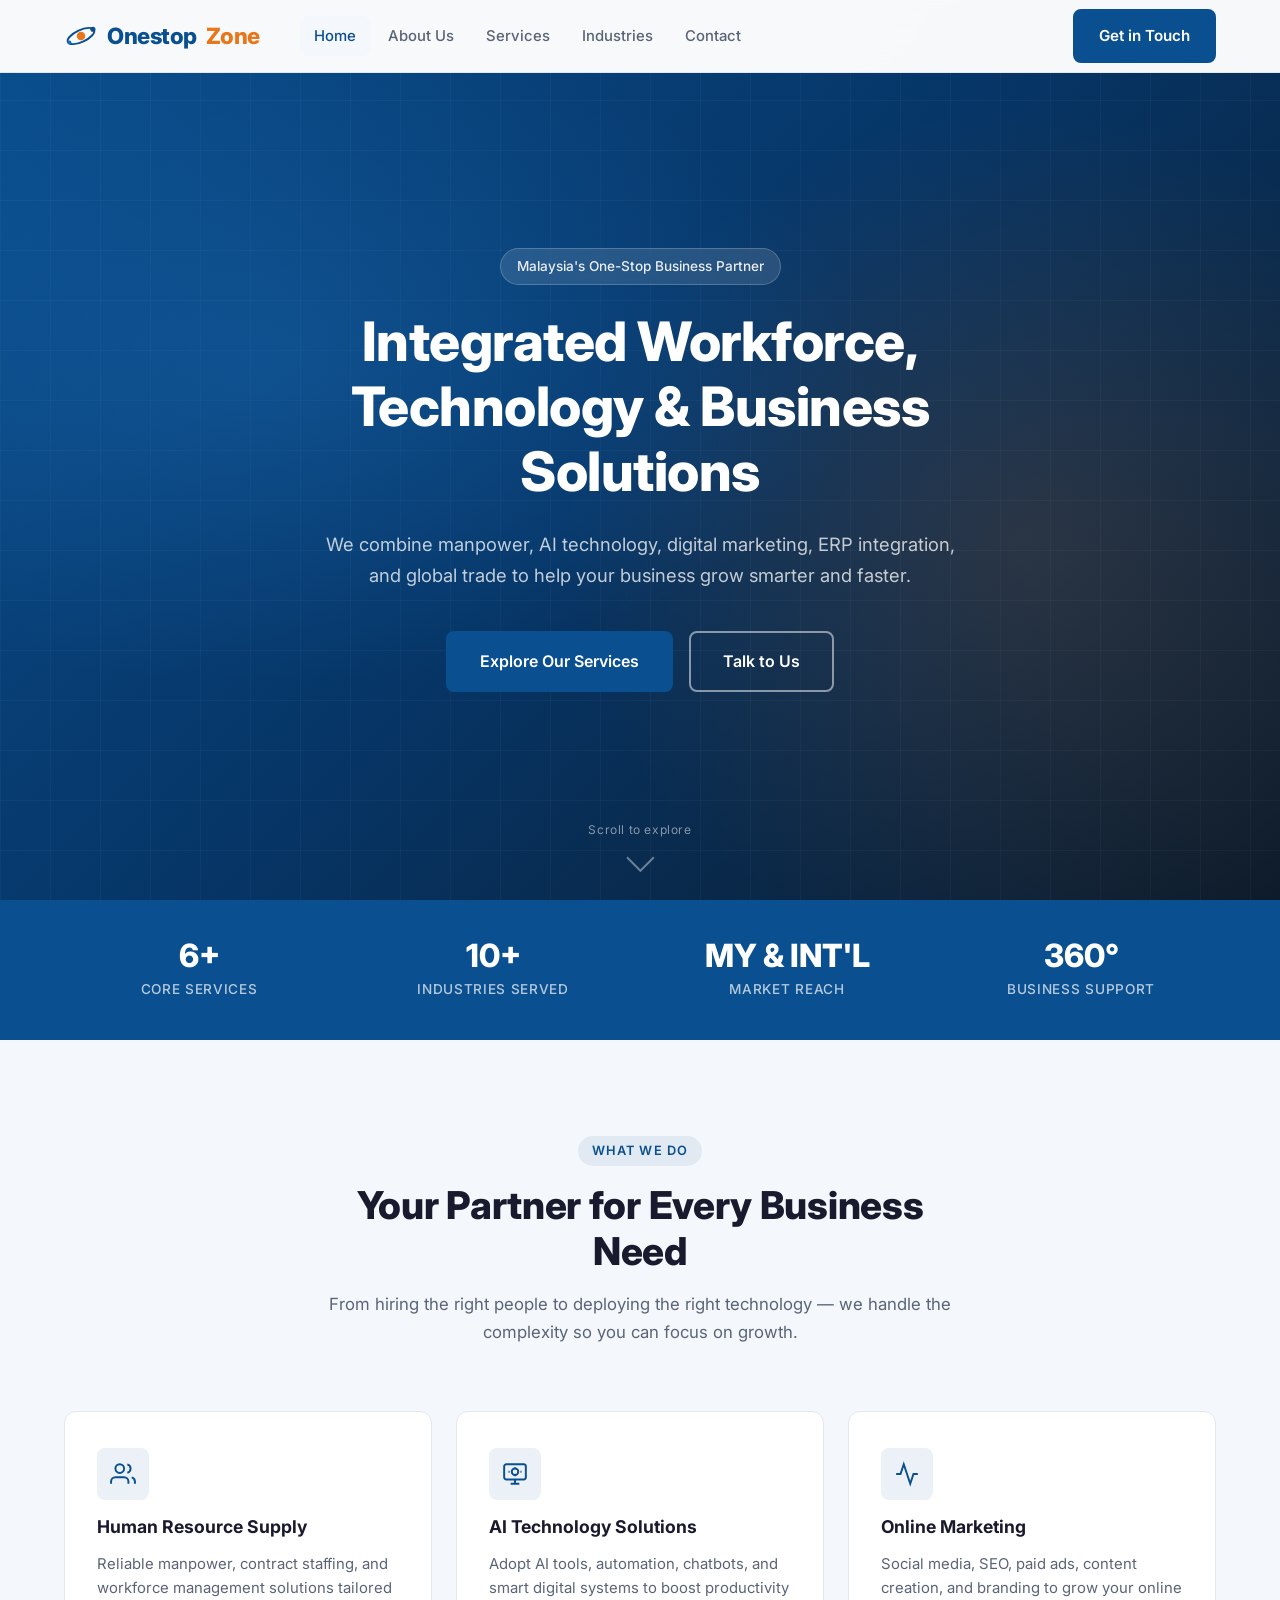
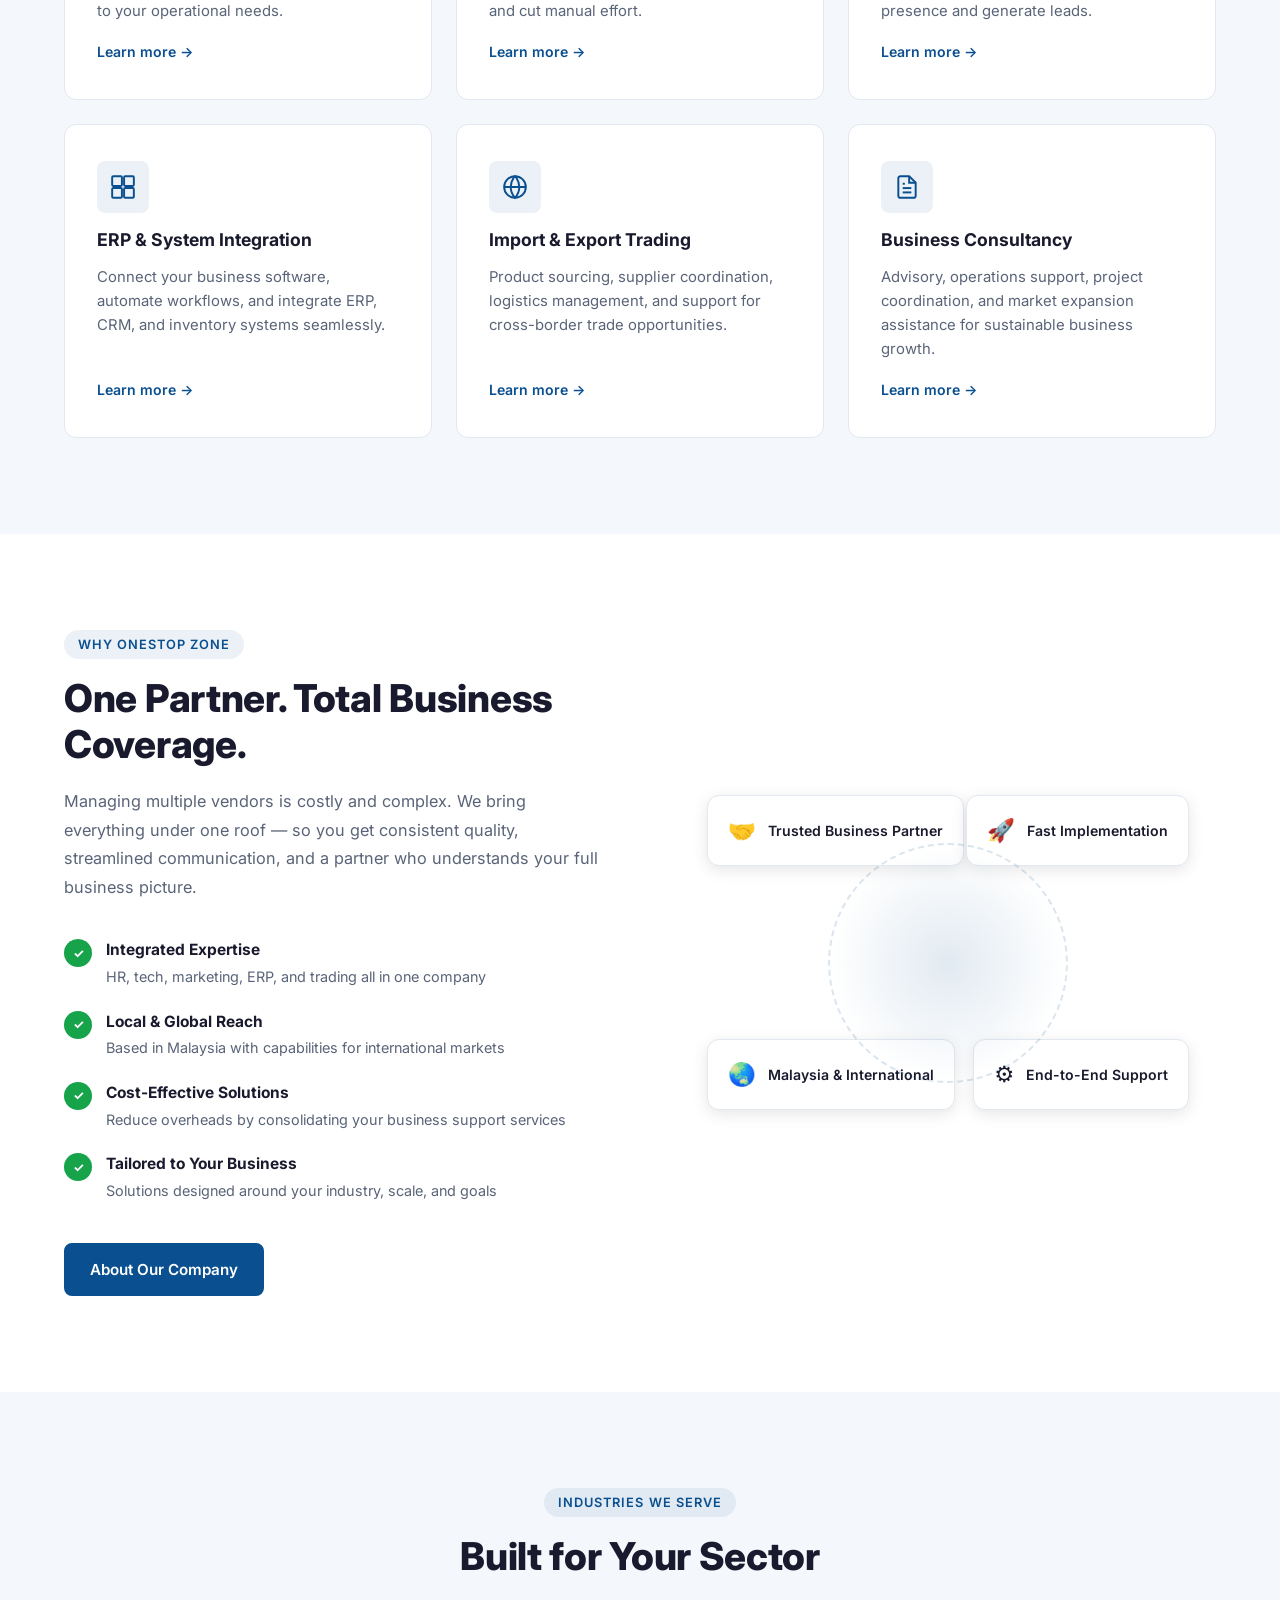
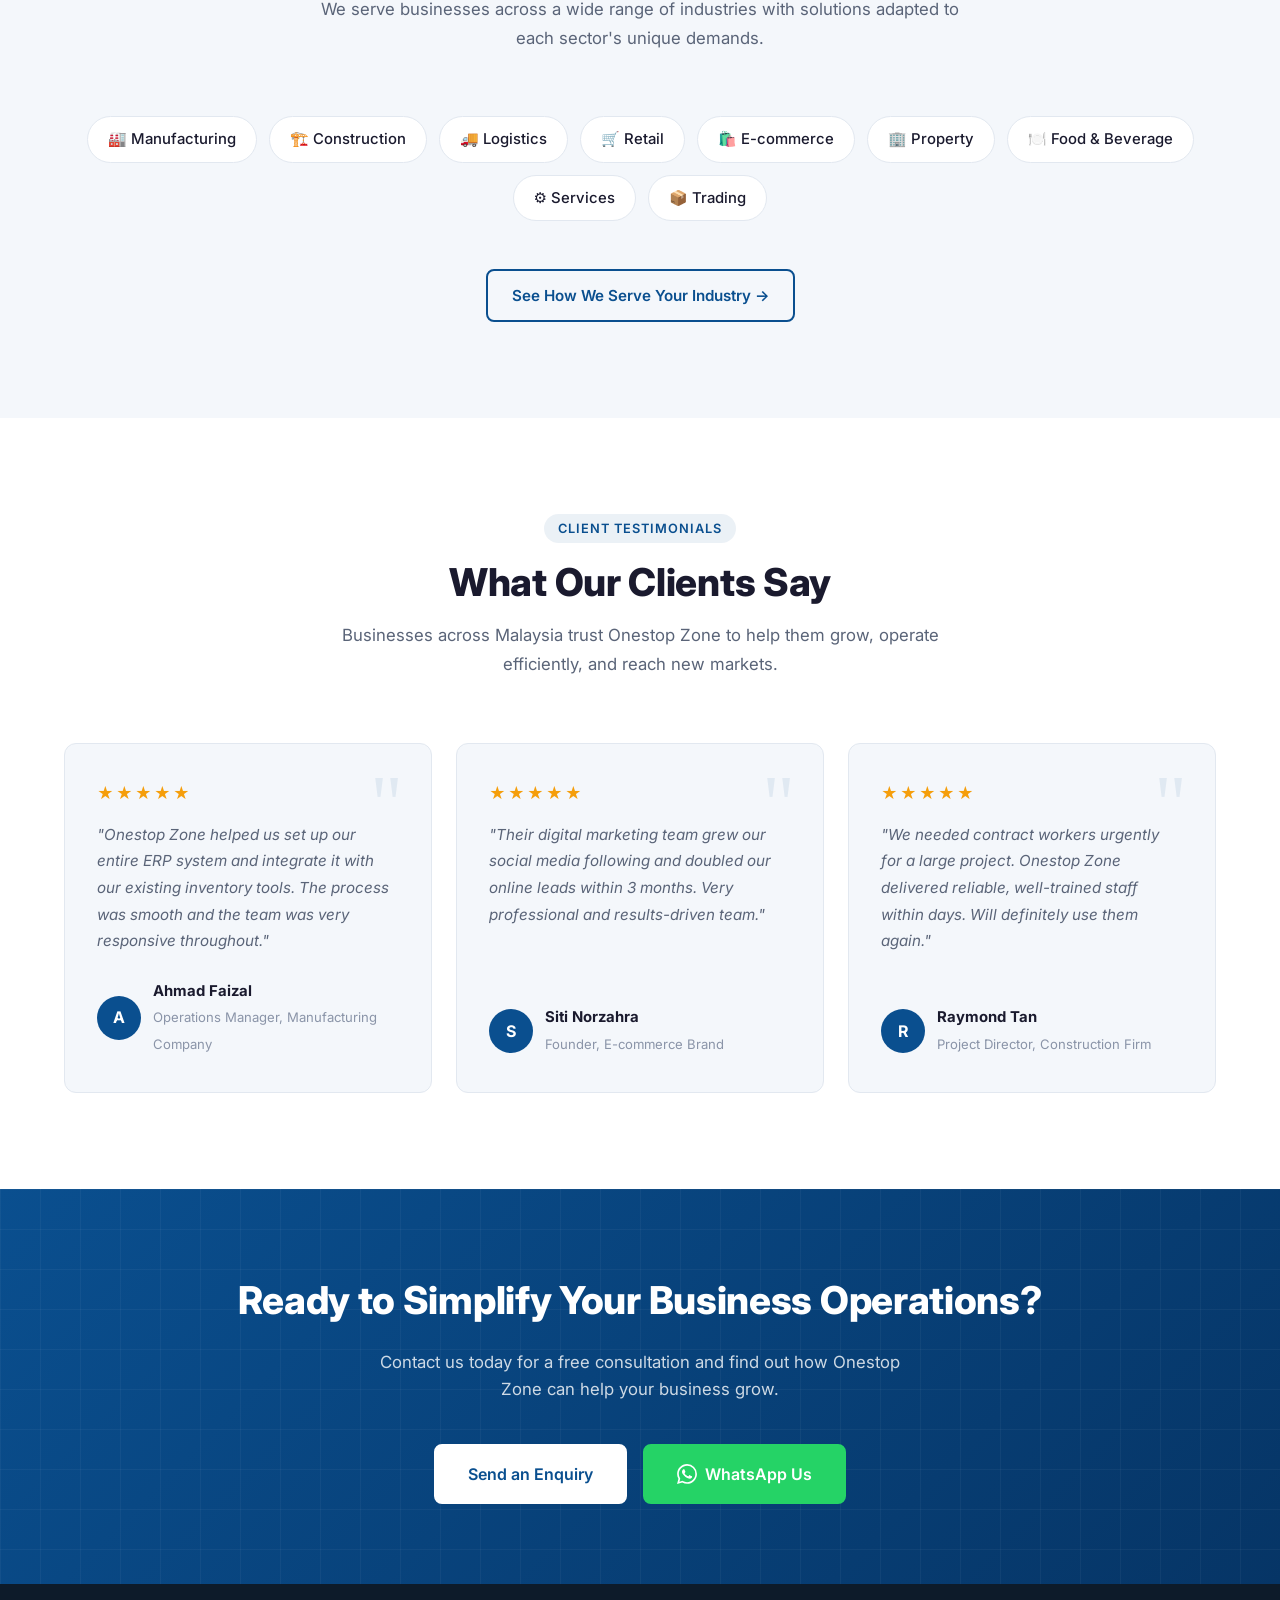
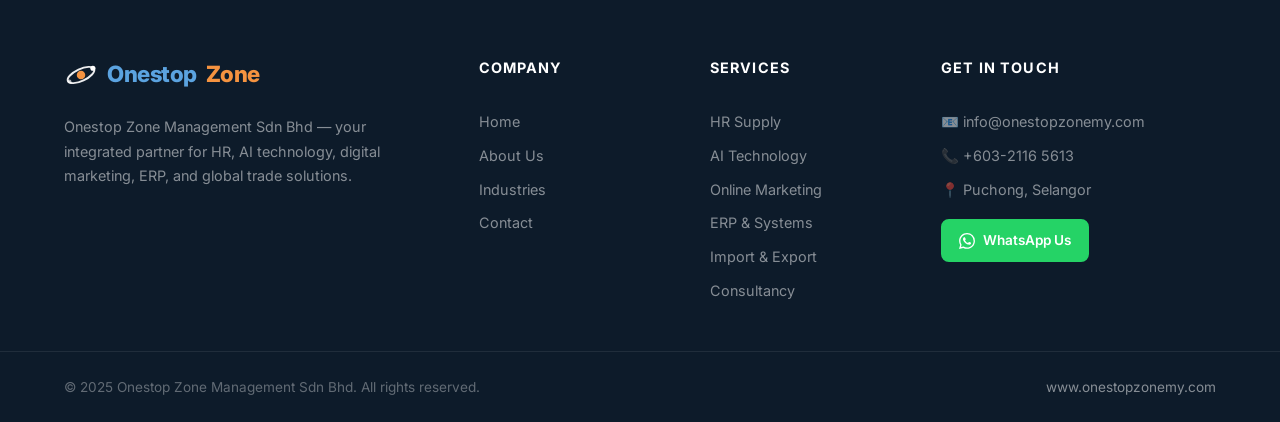
==== commit 8a75aece: "Add Orbit logo mark and SVG favicon across all pages Co-Authored-By: Claude Fable 5 <noreply@anthrop" ====
--- a/index.html
+++ b/index.html
@@ -5,6 +5,7 @@
   <meta name="viewport" content="width=device-width, initial-scale=1.0" />
   <title>Onestop Zone Management Sdn Bhd | Integrated Business Solutions Malaysia</title>
   <meta name="description" content="Onestop Zone Management provides human resource supply, AI technology, digital marketing, ERP integration, and import/export trading solutions for businesses in Malaysia and internationally." />
+  <link rel="icon" type="image/svg+xml" href="img/favicon.svg" />
   <link rel="stylesheet" href="css/style.css" />
   <link rel="preconnect" href="https://fonts.googleapis.com" />
   <link rel="preconnect" href="https://fonts.gstatic.com" crossorigin />
@@ -16,6 +17,7 @@
   <header class="navbar" id="navbar">
     <div class="container nav-inner">
       <a href="index.html" class="logo">
+        <svg class="logo-mark" viewBox="0 0 80 80" xmlns="http://www.w3.org/2000/svg" aria-hidden="true"><ellipse cx="40" cy="40" rx="34" ry="14" fill="none" stroke="#0a4f8f" stroke-width="4.5" transform="rotate(-25 40 40)"/><circle cx="40" cy="40" r="10" fill="#e8761a"/><circle cx="68" cy="24" r="6" fill="#0a4f8f"/><circle cx="13" cy="55" r="4.5" fill="#1a6bb5"/></svg>
         <span class="logo-primary">Onestop</span><span class="logo-accent">Zone</span>
       </a>
       <nav class="nav-links" id="nav-links">
@@ -285,6 +287,7 @@
     <div class="container footer-grid">
       <div class="footer-brand">
         <a href="index.html" class="logo logo-light">
+          <svg class="logo-mark" viewBox="0 0 80 80" xmlns="http://www.w3.org/2000/svg" aria-hidden="true"><ellipse cx="40" cy="40" rx="34" ry="14" fill="none" stroke="rgba(255,255,255,0.92)" stroke-width="4.5" transform="rotate(-25 40 40)"/><circle cx="40" cy="40" r="10" fill="#f59340"/><circle cx="68" cy="24" r="6" fill="#ffffff"/><circle cx="13" cy="55" r="4.5" fill="rgba(255,255,255,0.65)"/></svg>
           <span class="logo-primary">Onestop</span><span class="logo-accent">Zone</span>
         </a>
         <p>Onestop Zone Management Sdn Bhd — your integrated partner for HR, AI technology, digital marketing, ERP, and global trade solutions.</p>
--- a/css/style.css
+++ b/css/style.css
@@ -152,6 +152,14 @@
   font-weight: 800;
   letter-spacing: -0.5px;
   flex-shrink: 0;
+  display: inline-flex;
+  align-items: center;
+  gap: 9px;
+}
+.logo-mark {
+  width: 34px;
+  height: 34px;
+  flex-shrink: 0;
 }
 .logo-primary { color: var(--primary); }
 .logo-accent { color: var(--accent); }
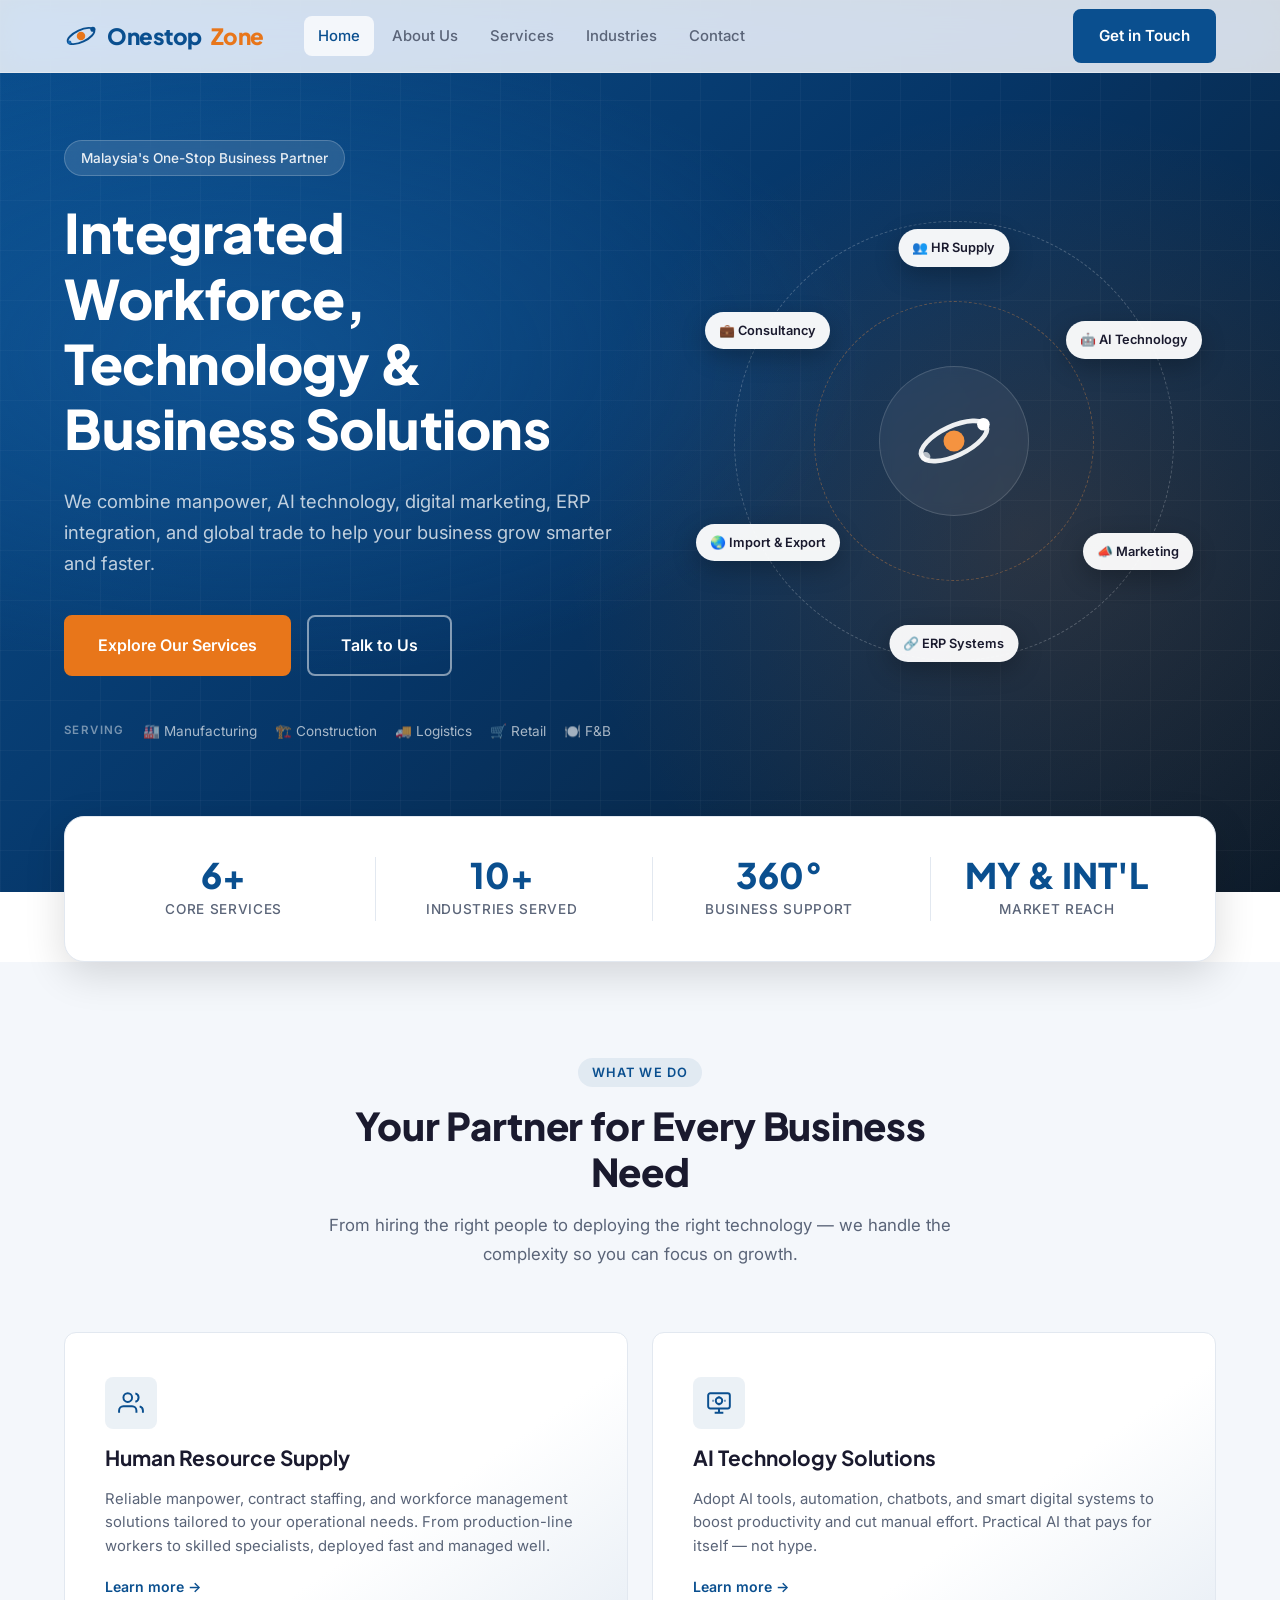
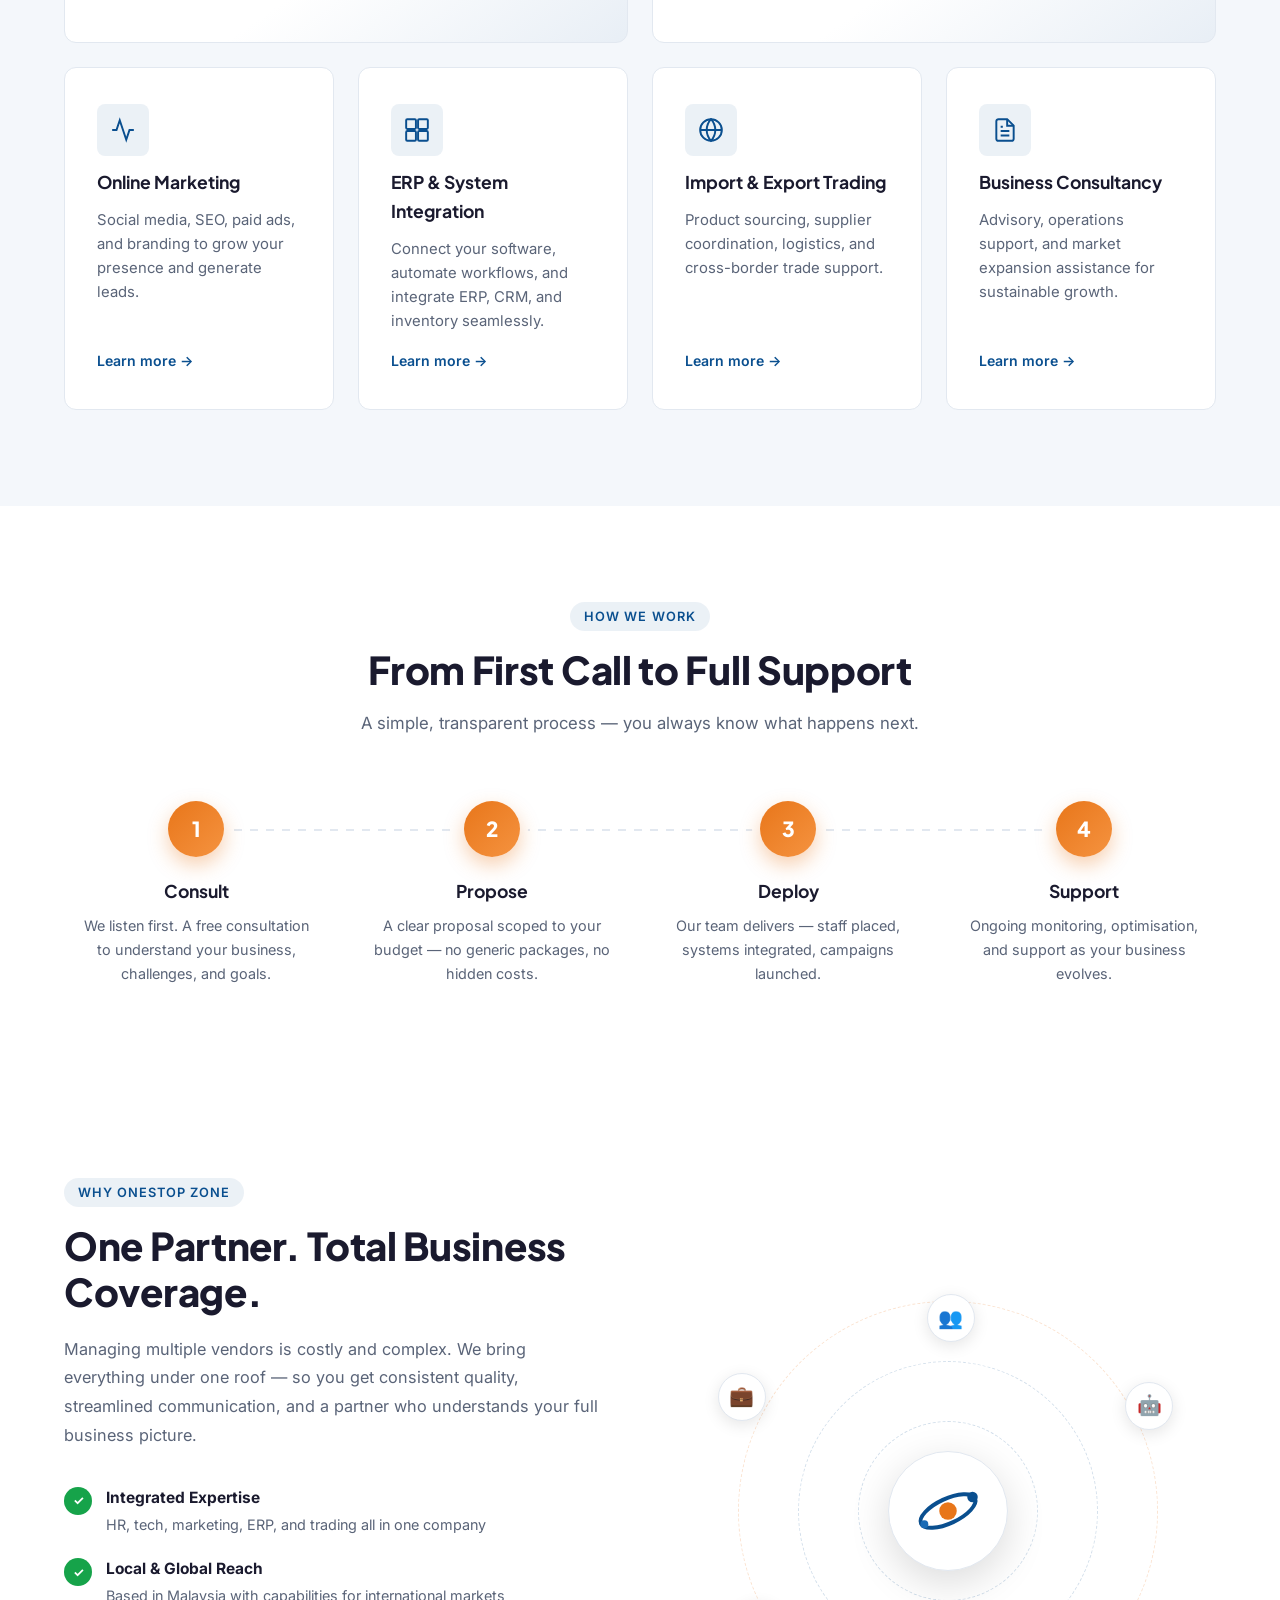
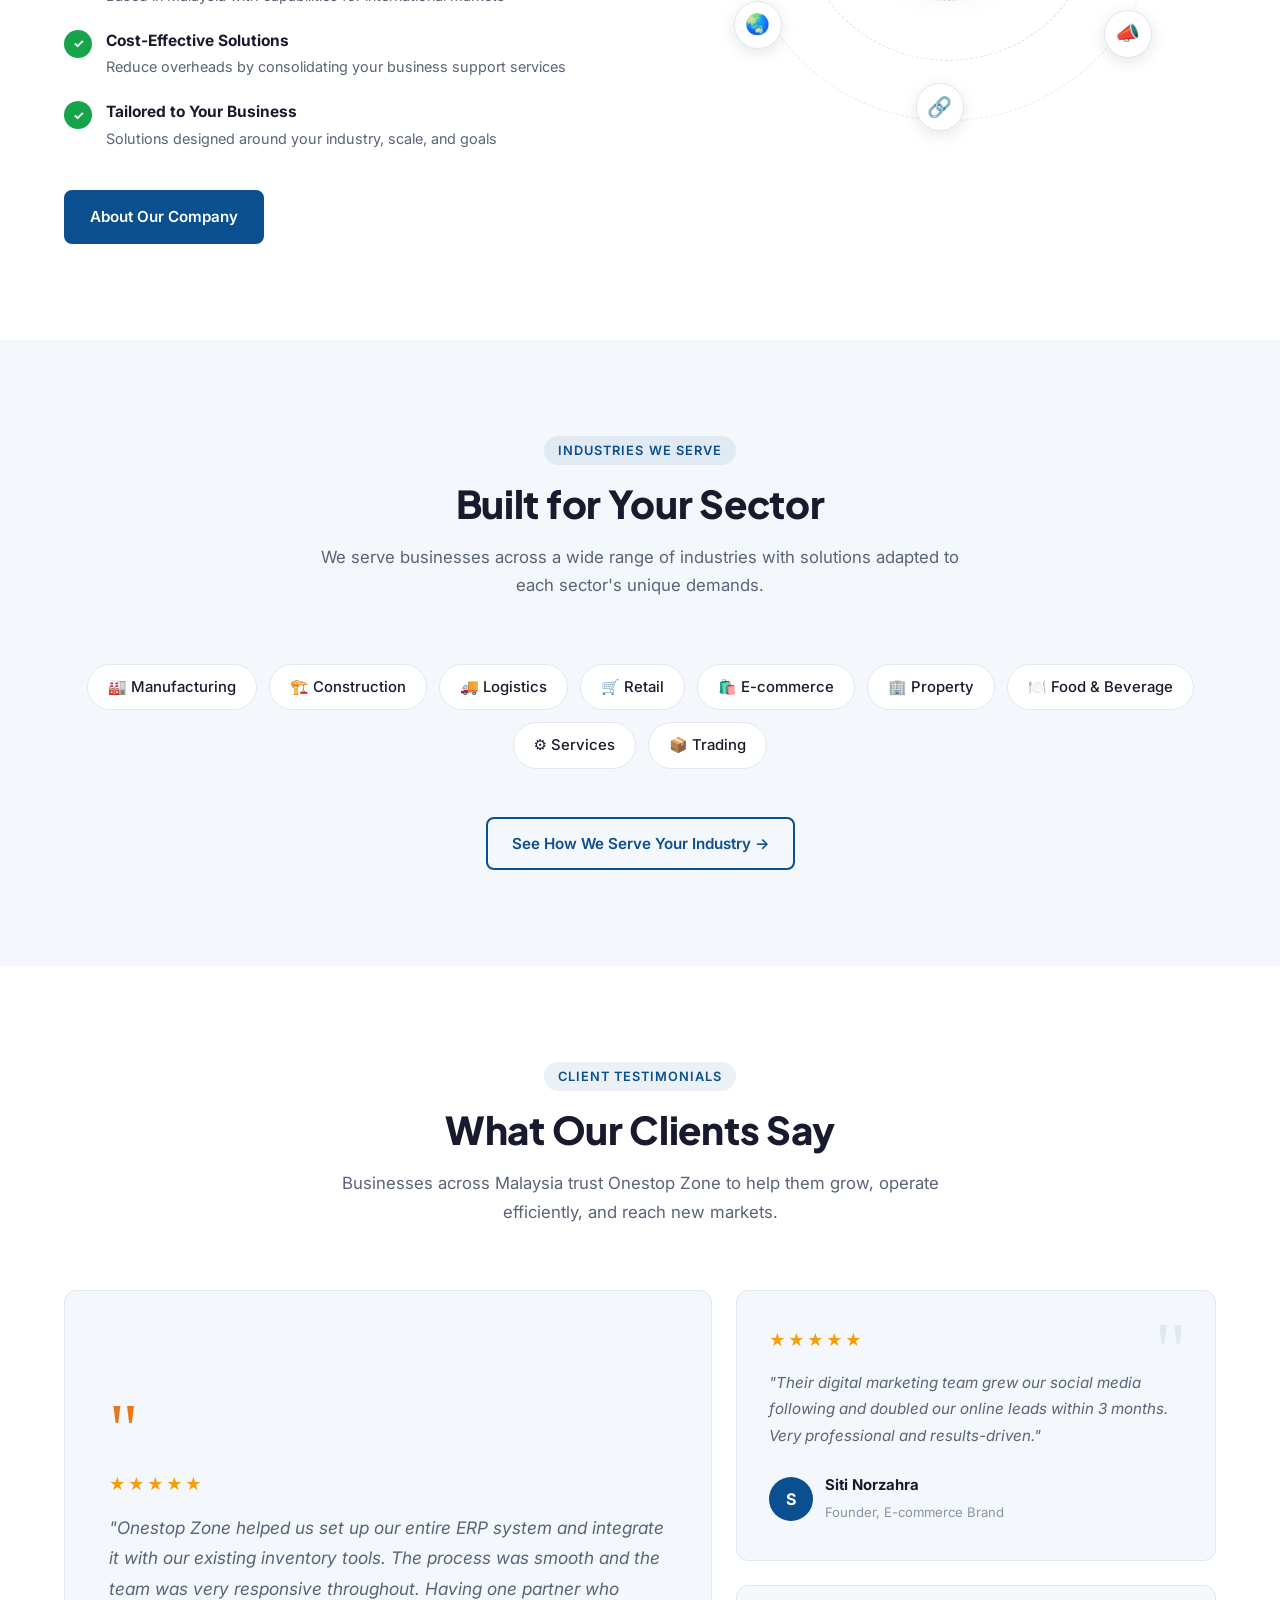
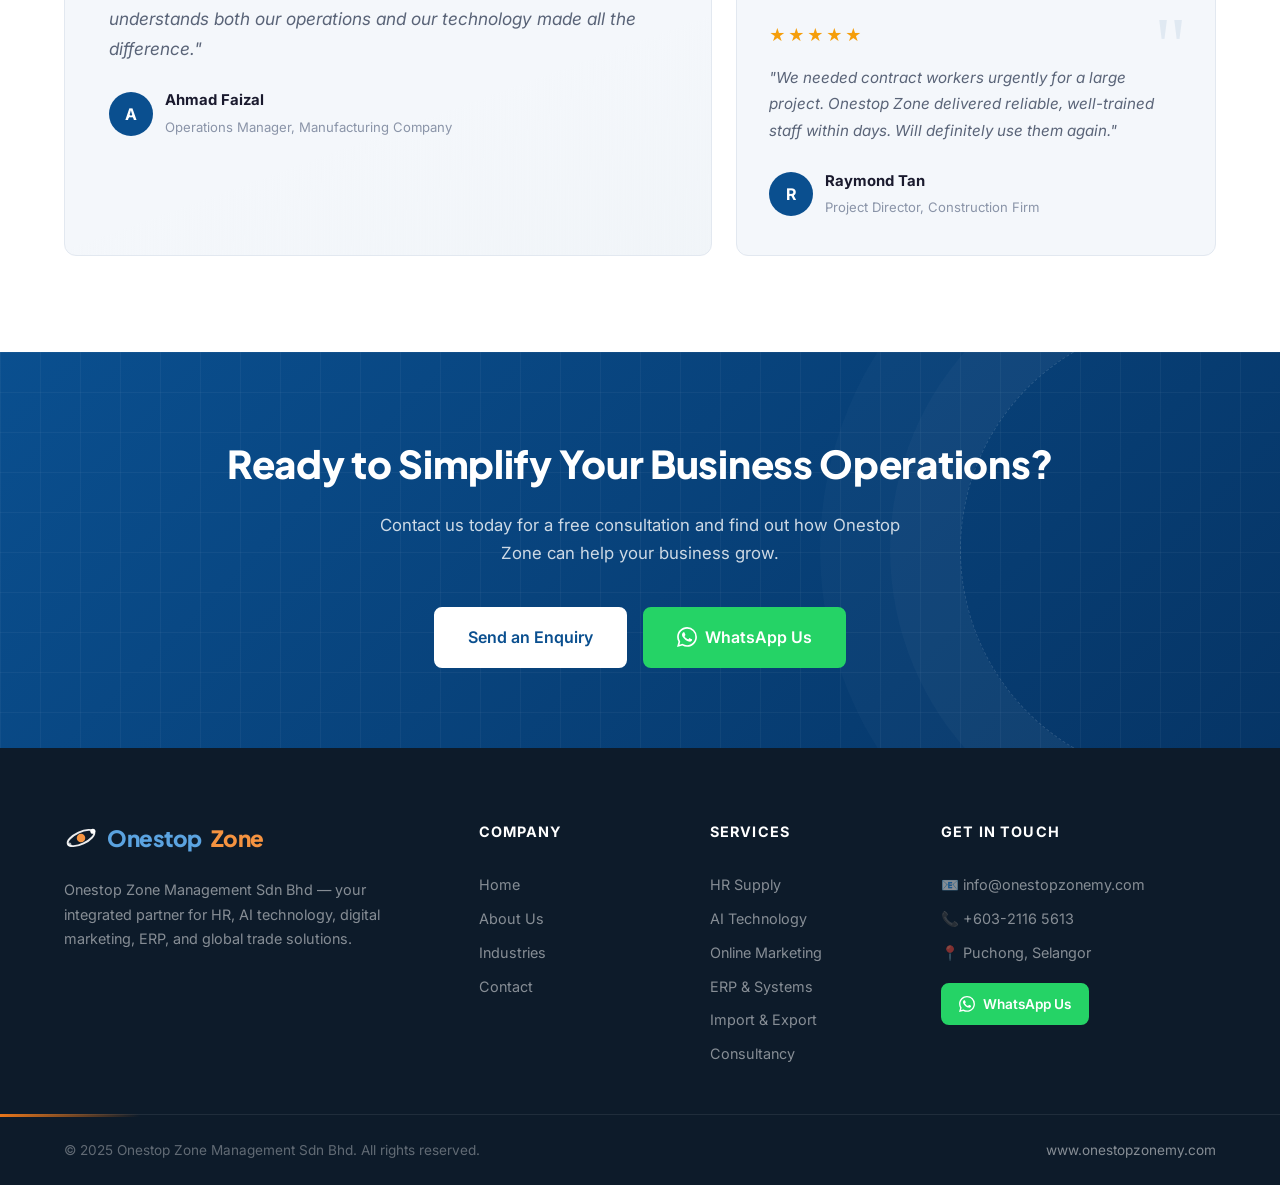
==== commit 174f6d68: "Redesign v2: split hero with orbit visual, floating stats, bento services, process strip - Split asy" ====
--- a/index.html
+++ b/index.html
@@ -9,7 +9,7 @@
   <link rel="stylesheet" href="css/style.css" />
   <link rel="preconnect" href="https://fonts.googleapis.com" />
   <link rel="preconnect" href="https://fonts.gstatic.com" crossorigin />
-  <link href="https://fonts.googleapis.com/css2?family=Inter:wght@300;400;500;600;700;800&display=swap" rel="stylesheet" />
+  <link href="https://fonts.googleapis.com/css2?family=Inter:wght@300;400;500;600;700;800&family=Plus+Jakarta+Sans:wght@600;700;800&display=swap" rel="stylesheet" />
 </head>
 <body>
 
@@ -35,46 +35,69 @@
   </header>
 
   <!-- Hero -->
-  <section class="hero">
+  <section class="hero hero-split">
     <div class="hero-bg"></div>
-    <div class="container hero-content">
-      <div class="hero-badge">Malaysia's One-Stop Business Partner</div>
-      <h1>Integrated Workforce, Technology &amp; Business Solutions</h1>
-      <p class="hero-sub">We combine manpower, AI technology, digital marketing, ERP integration, and global trade to help your business grow smarter and faster.</p>
-      <div class="hero-actions">
-        <a href="services.html" class="btn btn-primary btn-lg">Explore Our Services</a>
-        <a href="contact.html" class="btn btn-outline btn-lg">Talk to Us</a>
-      </div>
-    </div>
-    <div class="hero-scroll">
-      <span>Scroll to explore</span>
-      <div class="scroll-arrow"></div>
-    </div>
-  </section>
-
-  <!-- Stats Bar -->
-  <section class="stats-bar">
-    <div class="container stats-grid">
-      <div class="stat-item">
-        <div class="stat-number">6+</div>
-        <div class="stat-label">Core Services</div>
-      </div>
-      <div class="stat-item">
-        <div class="stat-number">10+</div>
-        <div class="stat-label">Industries Served</div>
-      </div>
-      <div class="stat-item">
-        <div class="stat-number">MY &amp; INT'L</div>
-        <div class="stat-label">Market Reach</div>
-      </div>
-      <div class="stat-item">
-        <div class="stat-number">360°</div>
-        <div class="stat-label">Business Support</div>
-      </div>
-    </div>
-  </section>
-
-  <!-- Services Overview -->
+    <div class="container hero-grid">
+      <div class="hero-copy">
+        <div class="hero-badge">Malaysia's One-Stop Business Partner</div>
+        <h1>Integrated Workforce, Technology &amp; Business Solutions</h1>
+        <p class="hero-sub">We combine manpower, AI technology, digital marketing, ERP integration, and global trade to help your business grow smarter and faster.</p>
+        <div class="hero-actions">
+          <a href="services.html" class="btn btn-accent btn-lg">Explore Our Services</a>
+          <a href="contact.html" class="btn btn-outline btn-lg">Talk to Us</a>
+        </div>
+        <div class="hero-trust">
+          <span class="hero-trust-label">Serving</span>
+          <span>🏭 Manufacturing</span>
+          <span>🏗️ Construction</span>
+          <span>🚚 Logistics</span>
+          <span>🛒 Retail</span>
+          <span>🍽️ F&amp;B</span>
+        </div>
+      </div>
+      <div class="hero-visual" aria-hidden="true">
+        <div class="orbit-stage">
+          <div class="orbit-ring ring-outer"></div>
+          <div class="orbit-ring ring-inner"></div>
+          <div class="orbit-core">
+            <svg viewBox="0 0 80 80" xmlns="http://www.w3.org/2000/svg"><ellipse cx="40" cy="40" rx="34" ry="14" fill="none" stroke="rgba(255,255,255,0.92)" stroke-width="4.5" transform="rotate(-25 40 40)"/><circle cx="40" cy="40" r="10" fill="#f59340"/><circle cx="68" cy="24" r="6" fill="#ffffff"/><circle cx="13" cy="55" r="4.5" fill="rgba(255,255,255,0.65)"/></svg>
+          </div>
+          <span class="orbit-chip oc-1">👥 HR Supply</span>
+          <span class="orbit-chip oc-2">🤖 AI Technology</span>
+          <span class="orbit-chip oc-3">📣 Marketing</span>
+          <span class="orbit-chip oc-4">🔗 ERP Systems</span>
+          <span class="orbit-chip oc-5">🌏 Import &amp; Export</span>
+          <span class="orbit-chip oc-6">💼 Consultancy</span>
+        </div>
+      </div>
+    </div>
+  </section>
+
+  <!-- Stats: floating card -->
+  <section class="stats-bar stats-float">
+    <div class="container">
+      <div class="stats-card">
+        <div class="stat-item">
+          <div class="stat-number"><span data-count="6">0</span>+</div>
+          <div class="stat-label">Core Services</div>
+        </div>
+        <div class="stat-item">
+          <div class="stat-number"><span data-count="10">0</span>+</div>
+          <div class="stat-label">Industries Served</div>
+        </div>
+        <div class="stat-item">
+          <div class="stat-number"><span data-count="360">0</span>°</div>
+          <div class="stat-label">Business Support</div>
+        </div>
+        <div class="stat-item">
+          <div class="stat-number">MY &amp; INT'L</div>
+          <div class="stat-label">Market Reach</div>
+        </div>
+      </div>
+    </div>
+  </section>
+
+  <!-- Services Overview: bento grid -->
   <section class="section services-overview">
     <div class="container">
       <div class="section-header">
@@ -82,21 +105,21 @@
         <h2>Your Partner for Every Business Need</h2>
         <p>From hiring the right people to deploying the right technology — we handle the complexity so you can focus on growth.</p>
       </div>
-      <div class="services-grid">
-        <a href="services.html#hr" class="service-card">
+      <div class="services-grid bento">
+        <a href="services.html#hr" class="service-card featured">
           <div class="service-icon">
             <svg viewBox="0 0 24 24" fill="none" stroke="currentColor" stroke-width="1.8"><path d="M17 21v-2a4 4 0 0 0-4-4H5a4 4 0 0 0-4 4v2"/><circle cx="9" cy="7" r="4"/><path d="M23 21v-2a4 4 0 0 0-3-3.87"/><path d="M16 3.13a4 4 0 0 1 0 7.75"/></svg>
           </div>
           <h3>Human Resource Supply</h3>
-          <p>Reliable manpower, contract staffing, and workforce management solutions tailored to your operational needs.</p>
-          <span class="card-link">Learn more →</span>
-        </a>
-        <a href="services.html#ai" class="service-card">
+          <p>Reliable manpower, contract staffing, and workforce management solutions tailored to your operational needs. From production-line workers to skilled specialists, deployed fast and managed well.</p>
+          <span class="card-link">Learn more →</span>
+        </a>
+        <a href="services.html#ai" class="service-card featured">
           <div class="service-icon">
             <svg viewBox="0 0 24 24" fill="none" stroke="currentColor" stroke-width="1.8"><rect x="2" y="3" width="20" height="14" rx="2"/><path d="M8 21h8M12 17v4"/><circle cx="12" cy="10" r="3"/><path d="M6 10h1M17 10h1M12 6v1M12 13v1"/></svg>
           </div>
           <h3>AI Technology Solutions</h3>
-          <p>Adopt AI tools, automation, chatbots, and smart digital systems to boost productivity and cut manual effort.</p>
+          <p>Adopt AI tools, automation, chatbots, and smart digital systems to boost productivity and cut manual effort. Practical AI that pays for itself — not hype.</p>
           <span class="card-link">Learn more →</span>
         </a>
         <a href="services.html#marketing" class="service-card">
@@ -104,7 +127,7 @@
             <svg viewBox="0 0 24 24" fill="none" stroke="currentColor" stroke-width="1.8"><path d="M22 12h-4l-3 9L9 3l-3 9H2"/></svg>
           </div>
           <h3>Online Marketing</h3>
-          <p>Social media, SEO, paid ads, content creation, and branding to grow your online presence and generate leads.</p>
+          <p>Social media, SEO, paid ads, and branding to grow your presence and generate leads.</p>
           <span class="card-link">Learn more →</span>
         </a>
         <a href="services.html#erp" class="service-card">
@@ -112,7 +135,7 @@
             <svg viewBox="0 0 24 24" fill="none" stroke="currentColor" stroke-width="1.8"><rect x="2" y="2" width="9" height="9" rx="1"/><rect x="13" y="2" width="9" height="9" rx="1"/><rect x="2" y="13" width="9" height="9" rx="1"/><rect x="13" y="13" width="9" height="9" rx="1"/></svg>
           </div>
           <h3>ERP &amp; System Integration</h3>
-          <p>Connect your business software, automate workflows, and integrate ERP, CRM, and inventory systems seamlessly.</p>
+          <p>Connect your software, automate workflows, and integrate ERP, CRM, and inventory seamlessly.</p>
           <span class="card-link">Learn more →</span>
         </a>
         <a href="services.html#trading" class="service-card">
@@ -120,7 +143,7 @@
             <svg viewBox="0 0 24 24" fill="none" stroke="currentColor" stroke-width="1.8"><circle cx="12" cy="12" r="10"/><path d="M2 12h20M12 2a15.3 15.3 0 0 1 4 10 15.3 15.3 0 0 1-4 10 15.3 15.3 0 0 1-4-10 15.3 15.3 0 0 1 4-10z"/></svg>
           </div>
           <h3>Import &amp; Export Trading</h3>
-          <p>Product sourcing, supplier coordination, logistics management, and support for cross-border trade opportunities.</p>
+          <p>Product sourcing, supplier coordination, logistics, and cross-border trade support.</p>
           <span class="card-link">Learn more →</span>
         </a>
         <a href="services.html#consultancy" class="service-card">
@@ -128,9 +151,42 @@
             <svg viewBox="0 0 24 24" fill="none" stroke="currentColor" stroke-width="1.8"><path d="M14 2H6a2 2 0 0 0-2 2v16a2 2 0 0 0 2 2h12a2 2 0 0 0 2-2V8z"/><polyline points="14 2 14 8 20 8"/><line x1="16" y1="13" x2="8" y2="13"/><line x1="16" y1="17" x2="8" y2="17"/><polyline points="10 9 9 9 8 9"/></svg>
           </div>
           <h3>Business Consultancy</h3>
-          <p>Advisory, operations support, project coordination, and market expansion assistance for sustainable business growth.</p>
-          <span class="card-link">Learn more →</span>
-        </a>
+          <p>Advisory, operations support, and market expansion assistance for sustainable growth.</p>
+          <span class="card-link">Learn more →</span>
+        </a>
+      </div>
+    </div>
+  </section>
+
+  <!-- How We Work -->
+  <section class="section process">
+    <div class="container">
+      <div class="section-header">
+        <span class="section-tag">How We Work</span>
+        <h2>From First Call to Full Support</h2>
+        <p>A simple, transparent process — you always know what happens next.</p>
+      </div>
+      <div class="process-strip">
+        <div class="process-step">
+          <div class="process-num">1</div>
+          <h3>Consult</h3>
+          <p>We listen first. A free consultation to understand your business, challenges, and goals.</p>
+        </div>
+        <div class="process-step">
+          <div class="process-num">2</div>
+          <h3>Propose</h3>
+          <p>A clear proposal scoped to your budget — no generic packages, no hidden costs.</p>
+        </div>
+        <div class="process-step">
+          <div class="process-num">3</div>
+          <h3>Deploy</h3>
+          <p>Our team delivers — staff placed, systems integrated, campaigns launched.</p>
+        </div>
+        <div class="process-step">
+          <div class="process-num">4</div>
+          <h3>Support</h3>
+          <p>Ongoing monitoring, optimisation, and support as your business evolves.</p>
+        </div>
       </div>
     </div>
   </section>
@@ -174,24 +230,19 @@
         </ul>
         <a href="about.html" class="btn btn-primary">About Our Company</a>
       </div>
-      <div class="why-visual">
-        <div class="visual-card vc-1">
-          <div class="vc-icon">🤝</div>
-          <div>Trusted Business Partner</div>
-        </div>
-        <div class="visual-card vc-2">
-          <div class="vc-icon">🚀</div>
-          <div>Fast Implementation</div>
-        </div>
-        <div class="visual-card vc-3">
-          <div class="vc-icon">🌏</div>
-          <div>Malaysia &amp; International</div>
-        </div>
-        <div class="visual-card vc-4">
-          <div class="vc-icon">⚙️</div>
-          <div>End-to-End Support</div>
-        </div>
-        <div class="visual-orb"></div>
+      <div class="why-visual why-orbit" aria-hidden="true">
+        <div class="wo-ring wo-ring-1"></div>
+        <div class="wo-ring wo-ring-2"></div>
+        <div class="wo-ring wo-ring-3"></div>
+        <div class="wo-core">
+          <svg viewBox="0 0 80 80" xmlns="http://www.w3.org/2000/svg"><ellipse cx="40" cy="40" rx="34" ry="14" fill="none" stroke="#0a4f8f" stroke-width="4.5" transform="rotate(-25 40 40)"/><circle cx="40" cy="40" r="10" fill="#e8761a"/><circle cx="68" cy="24" r="6" fill="#0a4f8f"/><circle cx="13" cy="55" r="4.5" fill="#1a6bb5"/></svg>
+        </div>
+        <div class="wo-dot wd-1">👥</div>
+        <div class="wo-dot wd-2">🤖</div>
+        <div class="wo-dot wd-3">📣</div>
+        <div class="wo-dot wd-4">🔗</div>
+        <div class="wo-dot wd-5">🌏</div>
+        <div class="wo-dot wd-6">💼</div>
       </div>
     </div>
   </section>
@@ -229,21 +280,22 @@
         <h2>What Our Clients Say</h2>
         <p>Businesses across Malaysia trust Onestop Zone to help them grow, operate efficiently, and reach new markets.</p>
       </div>
-      <div class="testimonials-grid">
+      <div class="testimonials-grid asym">
+        <div class="testimonial-card featured">
+          <div class="testimonial-quote">"</div>
+          <div class="testimonial-stars">★★★★★</div>
+          <p>"Onestop Zone helped us set up our entire ERP system and integrate it with our existing inventory tools. The process was smooth and the team was very responsive throughout. Having one partner who understands both our operations and our technology made all the difference."</p>
+          <div class="testimonial-author">
+            <div class="testimonial-avatar">A</div>
+            <div>
+              <strong>Ahmad Faizal</strong>
+              <span>Operations Manager, Manufacturing Company</span>
+            </div>
+          </div>
+        </div>
         <div class="testimonial-card">
           <div class="testimonial-stars">★★★★★</div>
-          <p>"Onestop Zone helped us set up our entire ERP system and integrate it with our existing inventory tools. The process was smooth and the team was very responsive throughout."</p>
-          <div class="testimonial-author">
-            <div class="testimonial-avatar">A</div>
-            <div>
-              <strong>Ahmad Faizal</strong>
-              <span>Operations Manager, Manufacturing Company</span>
-            </div>
-          </div>
-        </div>
-        <div class="testimonial-card">
-          <div class="testimonial-stars">★★★★★</div>
-          <p>"Their digital marketing team grew our social media following and doubled our online leads within 3 months. Very professional and results-driven team."</p>
+          <p>"Their digital marketing team grew our social media following and doubled our online leads within 3 months. Very professional and results-driven."</p>
           <div class="testimonial-author">
             <div class="testimonial-avatar">S</div>
             <div>
--- a/css/style.css
+++ b/css/style.css
@@ -27,6 +27,7 @@
   --radius-lg: 20px;
   --transition: 0.25s ease;
   --font: 'Inter', system-ui, sans-serif;
+  --font-display: 'Plus Jakarta Sans', 'Inter', system-ui, sans-serif;
 }
 
 *, *::before, *::after { box-sizing: border-box; margin: 0; padding: 0; }
@@ -130,10 +131,11 @@
   position: fixed;
   top: 0; left: 0; right: 0;
   z-index: 1000;
-  background: rgba(255,255,255,0.97);
-  backdrop-filter: blur(12px);
+  background: rgba(255,255,255,0.82);
+  backdrop-filter: blur(16px) saturate(160%);
+  -webkit-backdrop-filter: blur(16px) saturate(160%);
   border-bottom: 1px solid var(--border);
-  transition: box-shadow var(--transition);
+  transition: box-shadow var(--transition), background var(--transition);
 }
 
 .navbar.scrolled {
@@ -1458,3 +1460,423 @@
   .hero h1 { font-size: 1.8rem; }
   .stat-number { font-size: 1.5rem; }
 }
+
+/* =============================================
+   V2 REDESIGN — Split hero, orbit visuals, bento
+   ============================================= */
+
+h1, h2, h3, .logo, .stat-number, .process-num {
+  font-family: var(--font-display);
+}
+
+/* ---- Buttons ---- */
+.btn-accent {
+  background: var(--accent);
+  color: var(--white);
+  border: 2px solid var(--accent);
+}
+.btn-accent:hover {
+  background: var(--accent-light);
+  border-color: var(--accent-light);
+  color: var(--white);
+  transform: translateY(-2px);
+  box-shadow: 0 8px 24px rgba(232,118,26,.35);
+}
+
+/* ---- Split hero ---- */
+.hero.hero-split {
+  min-height: 90vh;
+  padding: 140px 24px 150px;
+}
+
+.hero-grid {
+  position: relative;
+  z-index: 1;
+  display: grid;
+  grid-template-columns: 1.05fr 0.95fr;
+  gap: 48px;
+  align-items: center;
+  width: 100%;
+}
+
+.hero-copy {
+  text-align: left;
+  max-width: 600px;
+}
+
+.hero-split .hero-sub {
+  margin: 0 0 36px;
+}
+
+.hero-split .hero-actions {
+  justify-content: flex-start;
+}
+
+.hero-trust {
+  display: flex;
+  align-items: center;
+  flex-wrap: wrap;
+  gap: 10px 18px;
+  margin-top: 44px;
+  font-size: 0.85rem;
+  color: rgba(255,255,255,.65);
+}
+.hero-trust-label {
+  font-size: 0.72rem;
+  text-transform: uppercase;
+  letter-spacing: 0.12em;
+  color: rgba(255,255,255,.45);
+  font-weight: 600;
+}
+
+/* ---- Orbit visual ---- */
+.hero-visual {
+  display: flex;
+  align-items: center;
+  justify-content: center;
+}
+
+.orbit-stage {
+  position: relative;
+  width: 460px;
+  height: 460px;
+  max-width: 100%;
+}
+
+.orbit-ring {
+  position: absolute;
+  top: 50%;
+  left: 50%;
+  border-radius: 50%;
+  border: 1.5px dashed rgba(255,255,255,.22);
+}
+.ring-outer {
+  width: 440px;
+  height: 440px;
+  margin: -220px 0 0 -220px;
+  animation: spin-slow 60s linear infinite;
+}
+.ring-inner {
+  width: 280px;
+  height: 280px;
+  margin: -140px 0 0 -140px;
+  border-color: rgba(245,147,64,.35);
+  animation: spin-slow 40s linear infinite reverse;
+}
+
+.orbit-core {
+  position: absolute;
+  top: 50%;
+  left: 50%;
+  transform: translate(-50%, -50%);
+  width: 150px;
+  height: 150px;
+  background: rgba(255,255,255,.06);
+  border: 1px solid rgba(255,255,255,.15);
+  border-radius: 50%;
+  display: flex;
+  align-items: center;
+  justify-content: center;
+  backdrop-filter: blur(6px);
+  animation: core-pulse 5s ease-in-out infinite;
+}
+.orbit-core svg {
+  width: 84px;
+  height: 84px;
+}
+
+.orbit-chip {
+  position: absolute;
+  background: rgba(255,255,255,.95);
+  color: var(--text);
+  font-size: 0.8rem;
+  font-weight: 600;
+  padding: 8px 14px;
+  border-radius: 100px;
+  box-shadow: 0 8px 24px rgba(0,0,0,.25);
+  white-space: nowrap;
+  animation: bob 4s ease-in-out infinite;
+}
+.oc-1 { top: 4%;  left: 50%; transform: translateX(-50%); animation-delay: 0s; }
+.oc-2 { top: 24%; right: -4%; animation-delay: 0.6s; }
+.oc-3 { bottom: 22%; right: -2%; animation-delay: 1.2s; }
+.oc-4 { bottom: 2%; left: 50%; transform: translateX(-50%); animation-delay: 1.8s; }
+.oc-5 { bottom: 24%; left: -6%; animation-delay: 2.4s; }
+.oc-6 { top: 22%; left: -4%; animation-delay: 3s; }
+
+@keyframes spin-slow {
+  from { transform: rotate(0deg); }
+  to   { transform: rotate(360deg); }
+}
+@keyframes bob {
+  0%, 100% { margin-top: 0; }
+  50%      { margin-top: -10px; }
+}
+@keyframes core-pulse {
+  0%, 100% { box-shadow: 0 0 0 0 rgba(245,147,64,.25); }
+  50%      { box-shadow: 0 0 0 24px rgba(245,147,64,0); }
+}
+
+/* ---- Floating stats card ---- */
+.stats-bar.stats-float {
+  background: transparent;
+  padding: 0;
+  position: relative;
+  z-index: 5;
+  margin-top: -76px;
+}
+.stats-card {
+  background: var(--white);
+  border: 1px solid var(--border);
+  border-radius: var(--radius-lg);
+  box-shadow: var(--shadow-lg);
+  display: grid;
+  grid-template-columns: repeat(4, 1fr);
+  gap: 24px;
+  padding: 40px 32px;
+  text-align: center;
+}
+.stats-float .stat-number {
+  color: var(--primary);
+  font-size: 2.2rem;
+}
+.stats-float .stat-label {
+  color: var(--text-muted);
+}
+.stats-float .stat-item:not(:first-child) {
+  border-left: 1px solid var(--border);
+}
+
+/* ---- Bento services ---- */
+.services-grid.bento {
+  grid-template-columns: repeat(4, 1fr);
+}
+.services-grid.bento .service-card.featured {
+  grid-column: span 2;
+  padding: 44px 40px;
+  background: linear-gradient(145deg, var(--white) 60%, rgba(10,79,143,.05) 100%);
+}
+.services-grid.bento .service-card.featured h3 {
+  font-size: 1.3rem;
+}
+.services-grid.bento .service-card::before {
+  top: 0; left: 0;
+  width: 100%;
+  height: 4px;
+  background: var(--accent);
+  transform: scaleX(0);
+  transform-origin: left;
+}
+.services-grid.bento .service-card:hover::before {
+  transform: scaleX(1);
+}
+.services-grid.bento .service-card:hover {
+  border-color: var(--accent);
+}
+
+/* ---- Process strip ---- */
+.process {
+  background: var(--white);
+}
+.process-strip {
+  position: relative;
+  display: grid;
+  grid-template-columns: repeat(4, 1fr);
+  gap: 32px;
+}
+.process-strip::before {
+  content: '';
+  position: absolute;
+  top: 28px;
+  left: 12%;
+  right: 12%;
+  height: 2px;
+  background: repeating-linear-gradient(90deg, var(--border) 0 8px, transparent 8px 16px);
+}
+.process-step {
+  position: relative;
+  text-align: center;
+  padding: 0 12px;
+}
+.process-num {
+  position: relative;
+  z-index: 1;
+  width: 56px;
+  height: 56px;
+  margin: 0 auto 20px;
+  background: linear-gradient(135deg, var(--accent) 0%, var(--accent-light) 100%);
+  color: var(--white);
+  border-radius: 50%;
+  display: flex;
+  align-items: center;
+  justify-content: center;
+  font-size: 1.3rem;
+  font-weight: 800;
+  box-shadow: 0 8px 20px rgba(232,118,26,.35), 0 0 0 8px var(--white);
+}
+.process-step h3 {
+  font-size: 1.1rem;
+  font-weight: 700;
+  margin-bottom: 8px;
+}
+.process-step p {
+  font-size: 0.9rem;
+  color: var(--text-muted);
+  line-height: 1.65;
+}
+
+/* ---- Why-us orbit visual ---- */
+.why-orbit {
+  position: relative;
+  height: 460px;
+}
+.wo-ring {
+  position: absolute;
+  top: 50%;
+  left: 50%;
+  border-radius: 50%;
+  border: 1.5px dashed rgba(10,79,143,.18);
+}
+.wo-ring-1 { width: 180px; height: 180px; margin: -90px 0 0 -90px; }
+.wo-ring-2 { width: 300px; height: 300px; margin: -150px 0 0 -150px; animation: spin-slow 50s linear infinite; }
+.wo-ring-3 { width: 420px; height: 420px; margin: -210px 0 0 -210px; border-color: rgba(232,118,26,.2); }
+
+.wo-core {
+  position: absolute;
+  top: 50%;
+  left: 50%;
+  transform: translate(-50%, -50%);
+  width: 120px;
+  height: 120px;
+  background: var(--white);
+  border: 1px solid var(--border);
+  border-radius: 50%;
+  box-shadow: var(--shadow-lg);
+  display: flex;
+  align-items: center;
+  justify-content: center;
+}
+.wo-core svg { width: 70px; height: 70px; }
+
+.wo-dot {
+  position: absolute;
+  width: 48px;
+  height: 48px;
+  background: var(--white);
+  border: 1px solid var(--border);
+  border-radius: 50%;
+  box-shadow: var(--shadow);
+  display: flex;
+  align-items: center;
+  justify-content: center;
+  font-size: 1.25rem;
+  animation: bob 4.5s ease-in-out infinite;
+}
+.wd-1 { top: 3%;  left: 46%; animation-delay: 0s; }
+.wd-2 { top: 22%; right: 8%; animation-delay: 0.7s; }
+.wd-3 { bottom: 18%; right: 12%; animation-delay: 1.4s; }
+.wd-4 { bottom: 2%; left: 44%; animation-delay: 2.1s; }
+.wd-5 { bottom: 20%; left: 10%; animation-delay: 2.8s; }
+.wd-6 { top: 20%; left: 7%; animation-delay: 3.5s; }
+
+/* ---- Testimonials asymmetric ---- */
+.testimonials-grid.asym {
+  grid-template-columns: 1.35fr 1fr;
+  grid-auto-rows: 1fr;
+}
+.testimonials-grid.asym .testimonial-card.featured {
+  grid-row: span 2;
+  padding: 48px 44px;
+  justify-content: center;
+  background: linear-gradient(160deg, var(--bg-soft) 70%, rgba(10,79,143,.06) 100%);
+}
+.testimonials-grid.asym .testimonial-card.featured > p {
+  font-size: 1.08rem;
+  flex: 0 1 auto;
+}
+.testimonial-quote {
+  font-family: Georgia, serif;
+  font-size: 4.5rem;
+  line-height: 0.6;
+  color: var(--accent);
+  margin-bottom: 4px;
+}
+.testimonials-grid.asym .testimonial-card.featured::before {
+  content: none;
+}
+
+/* ---- CTA banner orbit rings ---- */
+.cta-banner::after {
+  content: '';
+  position: absolute;
+  top: 50%;
+  right: -140px;
+  width: 460px;
+  height: 460px;
+  transform: translateY(-50%);
+  border: 1.5px dashed rgba(255,255,255,.14);
+  border-radius: 50%;
+  box-shadow: 0 0 0 70px rgba(255,255,255,.025), 0 0 0 140px rgba(255,255,255,.02);
+  pointer-events: none;
+}
+
+/* ---- Inner page hero rings ---- */
+.page-hero::after {
+  content: '';
+  position: absolute;
+  top: 50%;
+  right: -160px;
+  width: 420px;
+  height: 420px;
+  transform: translateY(-50%);
+  border: 1.5px dashed rgba(255,255,255,.14);
+  border-radius: 50%;
+  box-shadow: 0 0 0 60px rgba(255,255,255,.03);
+  pointer-events: none;
+}
+
+/* ---- Footer accent ---- */
+.footer-bottom {
+  position: relative;
+}
+.footer-bottom::before {
+  content: '';
+  position: absolute;
+  top: -1px;
+  left: 0;
+  width: 140px;
+  height: 3px;
+  background: linear-gradient(90deg, var(--accent), transparent);
+}
+
+/* ---- V2 responsive ---- */
+@media (max-width: 1024px) {
+  .hero-grid { grid-template-columns: 1fr; text-align: center; }
+  .hero-copy { max-width: 640px; margin: 0 auto; text-align: center; }
+  .hero-split .hero-actions { justify-content: center; }
+  .hero-trust { justify-content: center; }
+  .hero-visual { display: none; }
+  .services-grid.bento { grid-template-columns: repeat(2, 1fr); }
+  .services-grid.bento .service-card.featured { grid-column: span 2; }
+  .process-strip { grid-template-columns: repeat(2, 1fr); gap: 40px 24px; }
+  .process-strip::before { display: none; }
+  .testimonials-grid.asym { grid-template-columns: 1fr; grid-auto-rows: auto; }
+  .testimonials-grid.asym .testimonial-card.featured { grid-row: auto; }
+}
+
+@media (max-width: 768px) {
+  .hero.hero-split { min-height: auto; padding: 130px 24px 130px; }
+  .stats-card { grid-template-columns: repeat(2, 1fr); padding: 28px 20px; }
+  .stats-float .stat-item:not(:first-child) { border-left: none; }
+  .stats-float .stat-item:nth-child(even) { border-left: 1px solid var(--border); }
+  .services-grid.bento { grid-template-columns: 1fr; }
+  .services-grid.bento .service-card.featured { grid-column: auto; }
+  .process-strip { grid-template-columns: 1fr; }
+}
+
+@media (prefers-reduced-motion: reduce) {
+  .orbit-ring, .ring-inner, .wo-ring-2, .visual-orb { animation: none; }
+  .orbit-chip, .wo-dot { animation: none; }
+  .orbit-core { animation: none; }
+  html { scroll-behavior: auto; }
+}
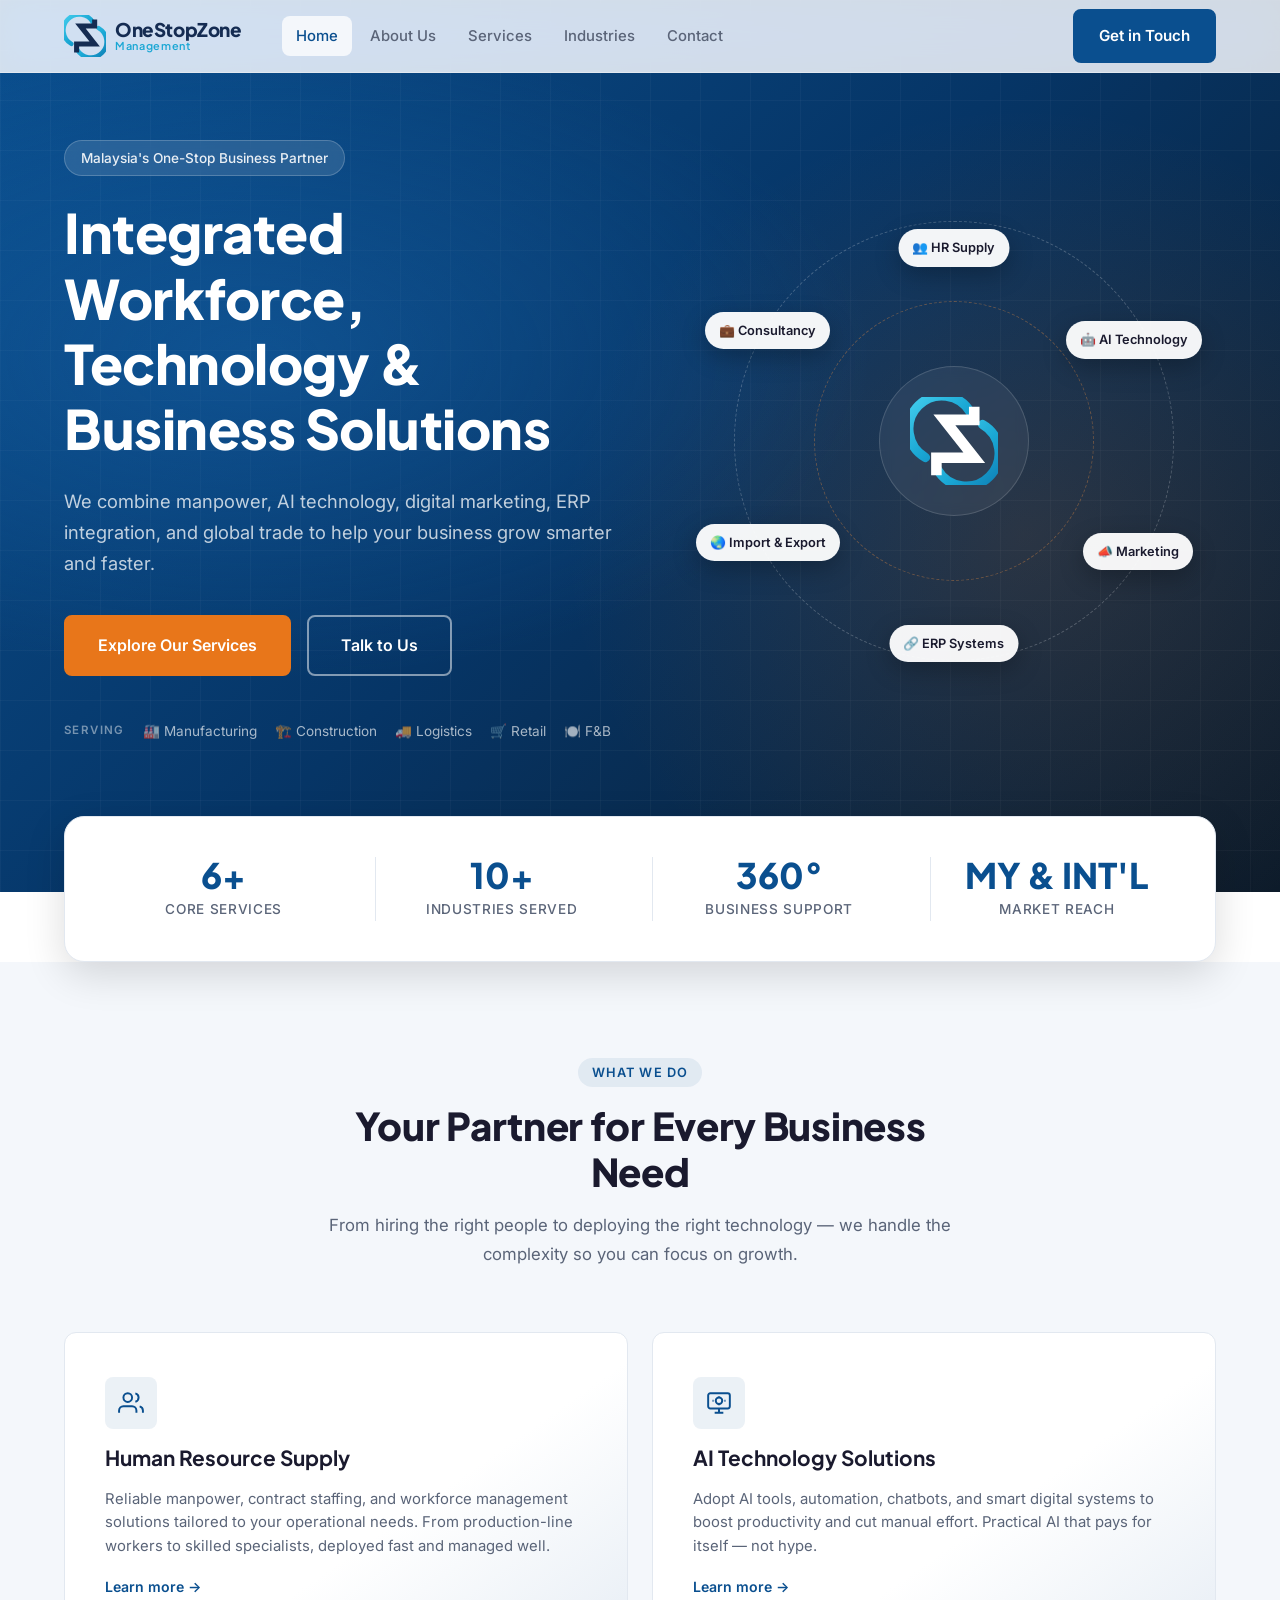
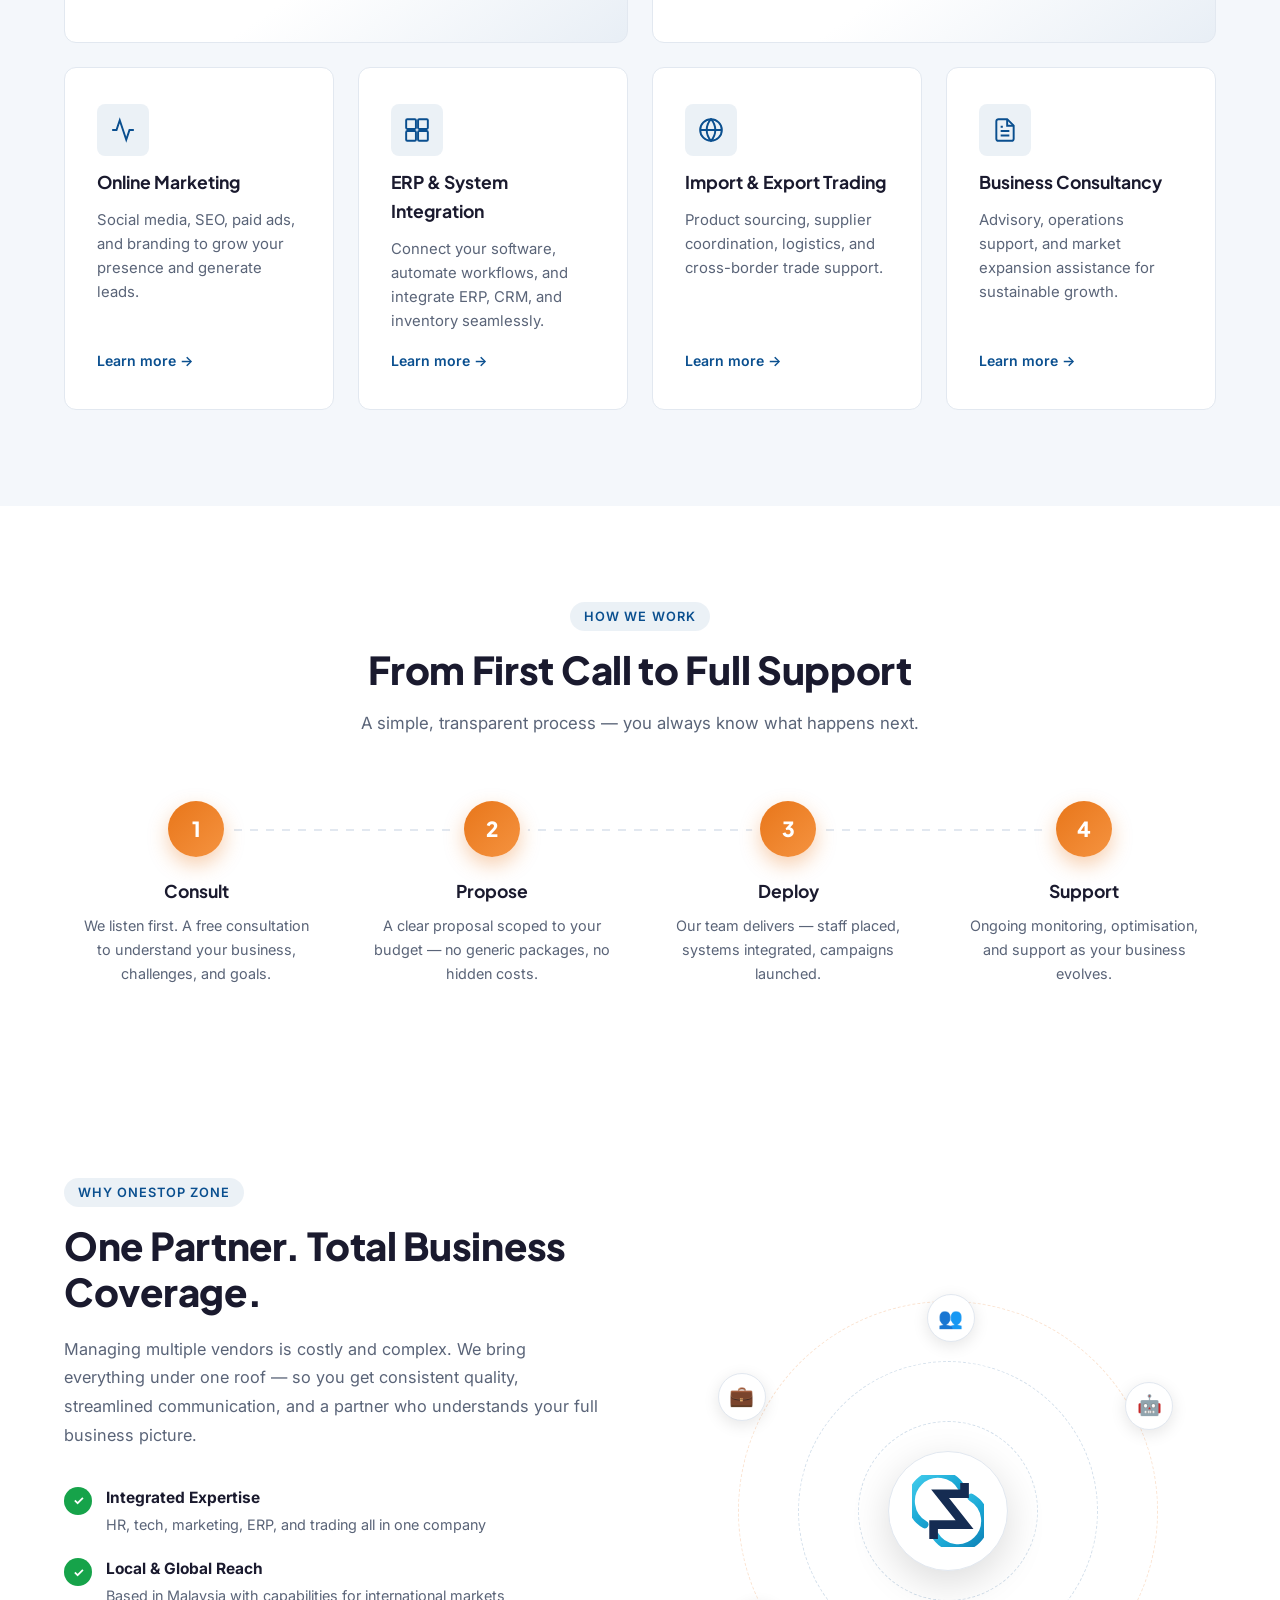
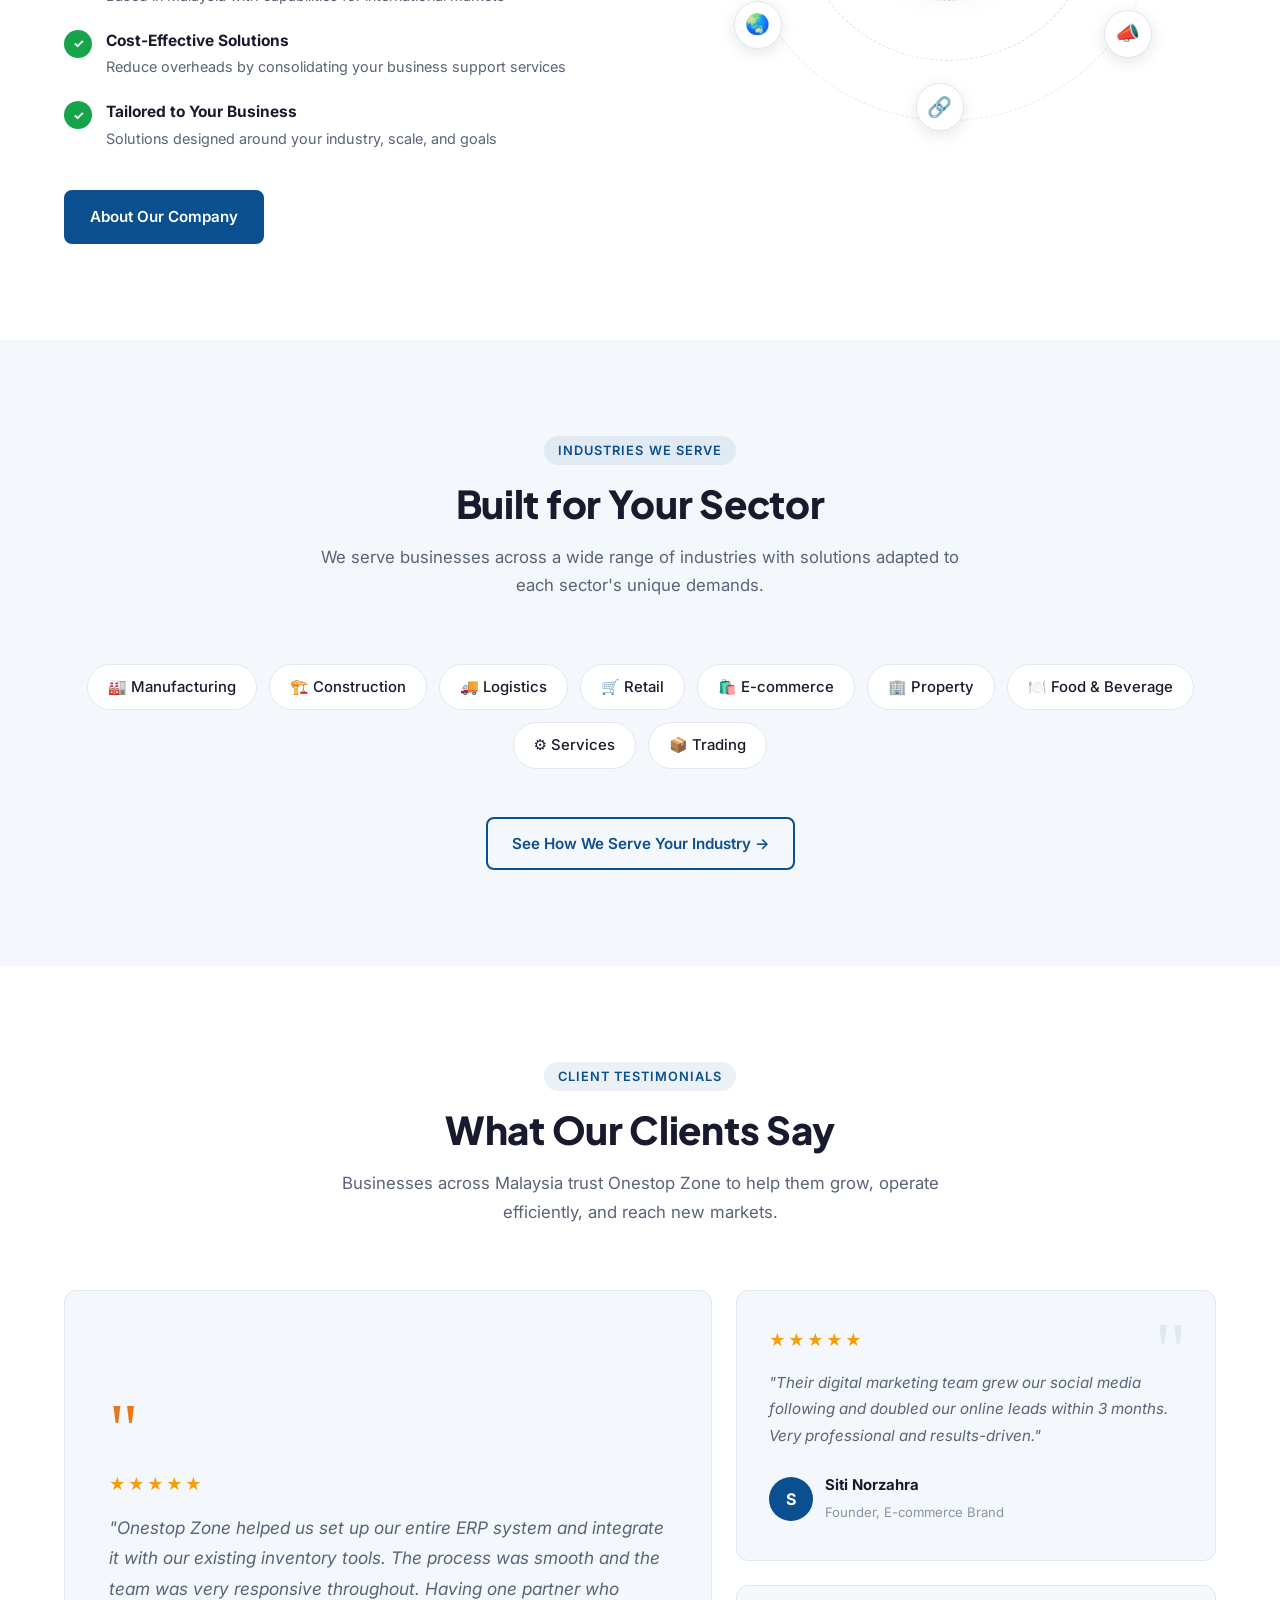
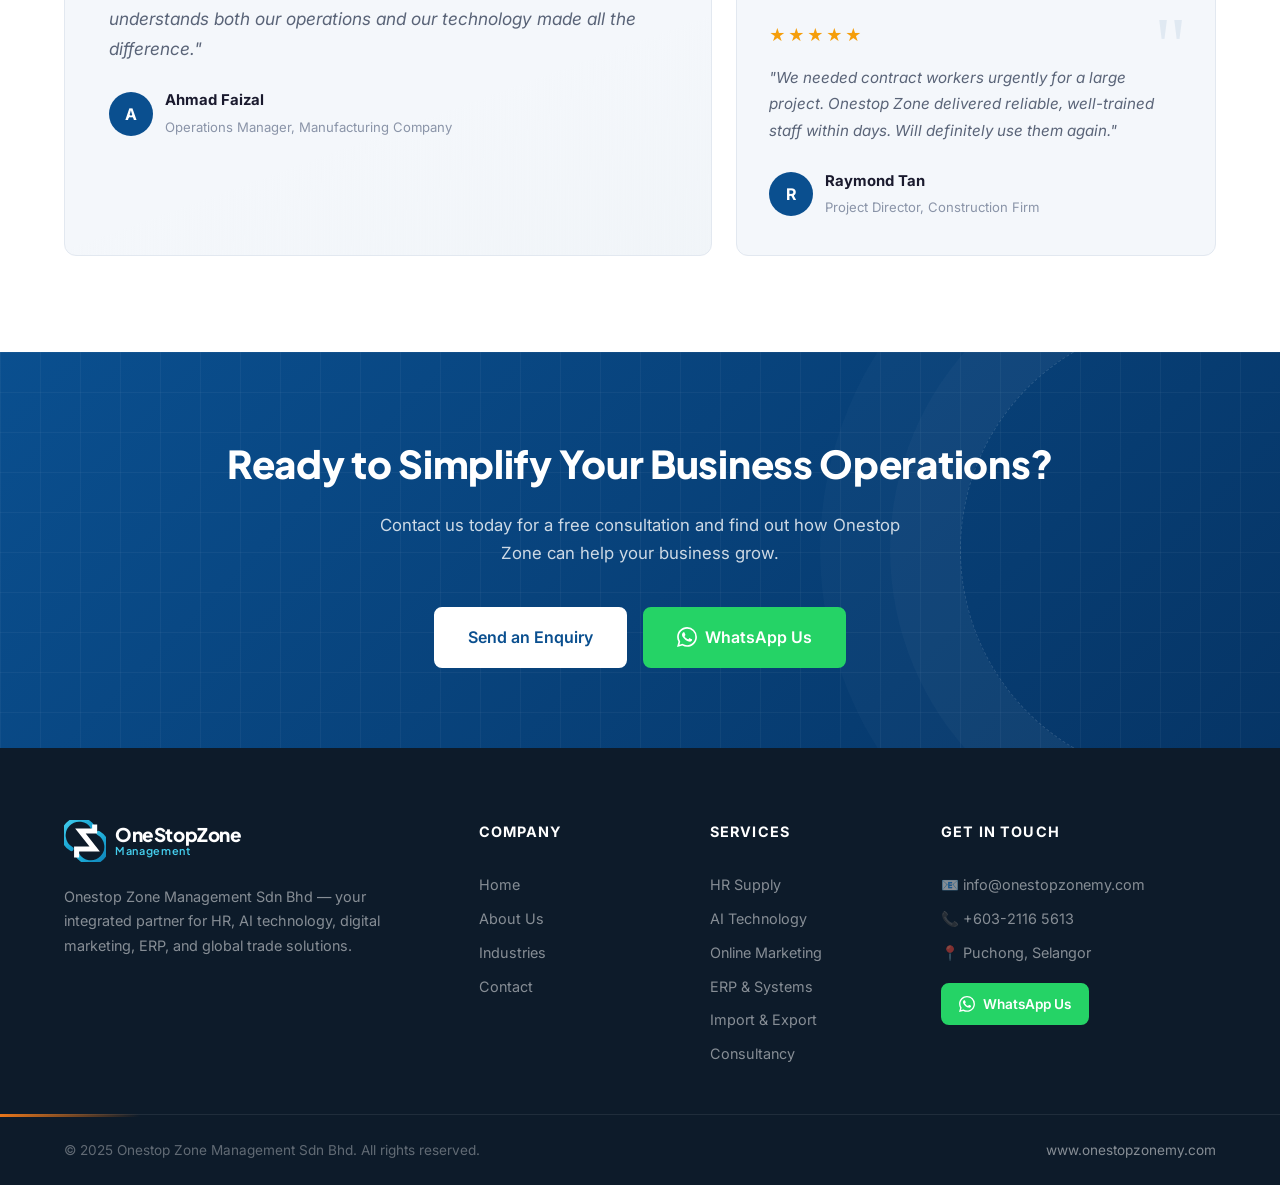
==== commit 8548d6d5: "Replace logo with official OneStopZone Management mark (SVG recreation) - New OSZ monogram: cyan gra" ====
--- a/index.html
+++ b/index.html
@@ -17,8 +17,8 @@
   <header class="navbar" id="navbar">
     <div class="container nav-inner">
       <a href="index.html" class="logo">
-        <svg class="logo-mark" viewBox="0 0 80 80" xmlns="http://www.w3.org/2000/svg" aria-hidden="true"><ellipse cx="40" cy="40" rx="34" ry="14" fill="none" stroke="#0a4f8f" stroke-width="4.5" transform="rotate(-25 40 40)"/><circle cx="40" cy="40" r="10" fill="#e8761a"/><circle cx="68" cy="24" r="6" fill="#0a4f8f"/><circle cx="13" cy="55" r="4.5" fill="#1a6bb5"/></svg>
-        <span class="logo-primary">Onestop</span><span class="logo-accent">Zone</span>
+        <svg class="logo-mark" viewBox="0 0 200 200" xmlns="http://www.w3.org/2000/svg" aria-hidden="true"><defs><linearGradient id="ozg1" x1="0" y1="0" x2="1" y2="1"><stop offset="0%" stop-color="#45cfee"/><stop offset="55%" stop-color="#1aa7d4"/><stop offset="100%" stop-color="#0e7fb5"/></linearGradient></defs><path d="M 137.5 35.1 A 75 75 0 1 0 35.1 137.5" fill="none" stroke="url(#ozg1)" stroke-width="21" stroke-linecap="round"/><path d="M 62.5 164.9 A 75 75 0 1 0 164.9 62.5" fill="none" stroke="url(#ozg1)" stroke-width="21" stroke-linecap="round"/><polyline points="146,22 146,52 78,52 146,138 60,138 60,178" fill="none" stroke="#152c52" stroke-width="24" stroke-linejoin="miter"/></svg>
+        <span class="logo-text"><span class="logo-primary">OneStopZone</span><span class="logo-sub">Management</span></span>
       </a>
       <nav class="nav-links" id="nav-links">
         <a href="index.html" class="active">Home</a>
@@ -60,7 +60,7 @@
           <div class="orbit-ring ring-outer"></div>
           <div class="orbit-ring ring-inner"></div>
           <div class="orbit-core">
-            <svg viewBox="0 0 80 80" xmlns="http://www.w3.org/2000/svg"><ellipse cx="40" cy="40" rx="34" ry="14" fill="none" stroke="rgba(255,255,255,0.92)" stroke-width="4.5" transform="rotate(-25 40 40)"/><circle cx="40" cy="40" r="10" fill="#f59340"/><circle cx="68" cy="24" r="6" fill="#ffffff"/><circle cx="13" cy="55" r="4.5" fill="rgba(255,255,255,0.65)"/></svg>
+            <svg class="core-mark" viewBox="0 0 200 200" xmlns="http://www.w3.org/2000/svg" aria-hidden="true"><defs><linearGradient id="ozc1" x1="0" y1="0" x2="1" y2="1"><stop offset="0%" stop-color="#45cfee"/><stop offset="55%" stop-color="#1aa7d4"/><stop offset="100%" stop-color="#0e7fb5"/></linearGradient></defs><path d="M 137.5 35.1 A 75 75 0 1 0 35.1 137.5" fill="none" stroke="url(#ozc1)" stroke-width="21" stroke-linecap="round"/><path d="M 62.5 164.9 A 75 75 0 1 0 164.9 62.5" fill="none" stroke="url(#ozc1)" stroke-width="21" stroke-linecap="round"/><polyline points="146,22 146,52 78,52 146,138 60,138 60,178" fill="none" stroke="#ffffff" stroke-width="24" stroke-linejoin="miter"/></svg>
           </div>
           <span class="orbit-chip oc-1">👥 HR Supply</span>
           <span class="orbit-chip oc-2">🤖 AI Technology</span>
@@ -235,7 +235,7 @@
         <div class="wo-ring wo-ring-2"></div>
         <div class="wo-ring wo-ring-3"></div>
         <div class="wo-core">
-          <svg viewBox="0 0 80 80" xmlns="http://www.w3.org/2000/svg"><ellipse cx="40" cy="40" rx="34" ry="14" fill="none" stroke="#0a4f8f" stroke-width="4.5" transform="rotate(-25 40 40)"/><circle cx="40" cy="40" r="10" fill="#e8761a"/><circle cx="68" cy="24" r="6" fill="#0a4f8f"/><circle cx="13" cy="55" r="4.5" fill="#1a6bb5"/></svg>
+          <svg class="core-mark" viewBox="0 0 200 200" xmlns="http://www.w3.org/2000/svg" aria-hidden="true"><defs><linearGradient id="ozc2" x1="0" y1="0" x2="1" y2="1"><stop offset="0%" stop-color="#45cfee"/><stop offset="55%" stop-color="#1aa7d4"/><stop offset="100%" stop-color="#0e7fb5"/></linearGradient></defs><path d="M 137.5 35.1 A 75 75 0 1 0 35.1 137.5" fill="none" stroke="url(#ozc2)" stroke-width="21" stroke-linecap="round"/><path d="M 62.5 164.9 A 75 75 0 1 0 164.9 62.5" fill="none" stroke="url(#ozc2)" stroke-width="21" stroke-linecap="round"/><polyline points="146,22 146,52 78,52 146,138 60,138 60,178" fill="none" stroke="#152c52" stroke-width="24" stroke-linejoin="miter"/></svg>
         </div>
         <div class="wo-dot wd-1">👥</div>
         <div class="wo-dot wd-2">🤖</div>
@@ -339,8 +339,8 @@
     <div class="container footer-grid">
       <div class="footer-brand">
         <a href="index.html" class="logo logo-light">
-          <svg class="logo-mark" viewBox="0 0 80 80" xmlns="http://www.w3.org/2000/svg" aria-hidden="true"><ellipse cx="40" cy="40" rx="34" ry="14" fill="none" stroke="rgba(255,255,255,0.92)" stroke-width="4.5" transform="rotate(-25 40 40)"/><circle cx="40" cy="40" r="10" fill="#f59340"/><circle cx="68" cy="24" r="6" fill="#ffffff"/><circle cx="13" cy="55" r="4.5" fill="rgba(255,255,255,0.65)"/></svg>
-          <span class="logo-primary">Onestop</span><span class="logo-accent">Zone</span>
+          <svg class="logo-mark" viewBox="0 0 200 200" xmlns="http://www.w3.org/2000/svg" aria-hidden="true"><defs><linearGradient id="ozg2" x1="0" y1="0" x2="1" y2="1"><stop offset="0%" stop-color="#45cfee"/><stop offset="55%" stop-color="#1aa7d4"/><stop offset="100%" stop-color="#0e7fb5"/></linearGradient></defs><path d="M 137.5 35.1 A 75 75 0 1 0 35.1 137.5" fill="none" stroke="url(#ozg2)" stroke-width="21" stroke-linecap="round"/><path d="M 62.5 164.9 A 75 75 0 1 0 164.9 62.5" fill="none" stroke="url(#ozg2)" stroke-width="21" stroke-linecap="round"/><polyline points="146,22 146,52 78,52 146,138 60,138 60,178" fill="none" stroke="#ffffff" stroke-width="24" stroke-linejoin="miter"/></svg>
+          <span class="logo-text"><span class="logo-primary">OneStopZone</span><span class="logo-sub">Management</span></span>
         </a>
         <p>Onestop Zone Management Sdn Bhd — your integrated partner for HR, AI technology, digital marketing, ERP, and global trade solutions.</p>
       </div>
--- a/css/style.css
+++ b/css/style.css
@@ -1880,3 +1880,29 @@
   .orbit-core { animation: none; }
   html { scroll-behavior: auto; }
 }
+
+/* =============================================
+   OSZ BRAND LOGO (official mark)
+   ============================================= */
+
+.logo-mark { width: 42px; height: 42px; }
+.logo-text {
+  display: flex;
+  flex-direction: column;
+  line-height: 1.12;
+}
+.logo-primary {
+  color: #152c52;
+  font-size: 1.18rem;
+  letter-spacing: -0.4px;
+}
+.logo-sub {
+  font-size: 0.68rem;
+  font-weight: 600;
+  color: #1aa7d4;
+  letter-spacing: 0.06em;
+}
+.footer-brand .logo-light .logo-primary { color: #ffffff; }
+.footer-brand .logo-light .logo-sub { color: #45cfee; }
+.orbit-core .core-mark { width: 88px; height: 88px; }
+.wo-core .core-mark { width: 72px; height: 72px; }
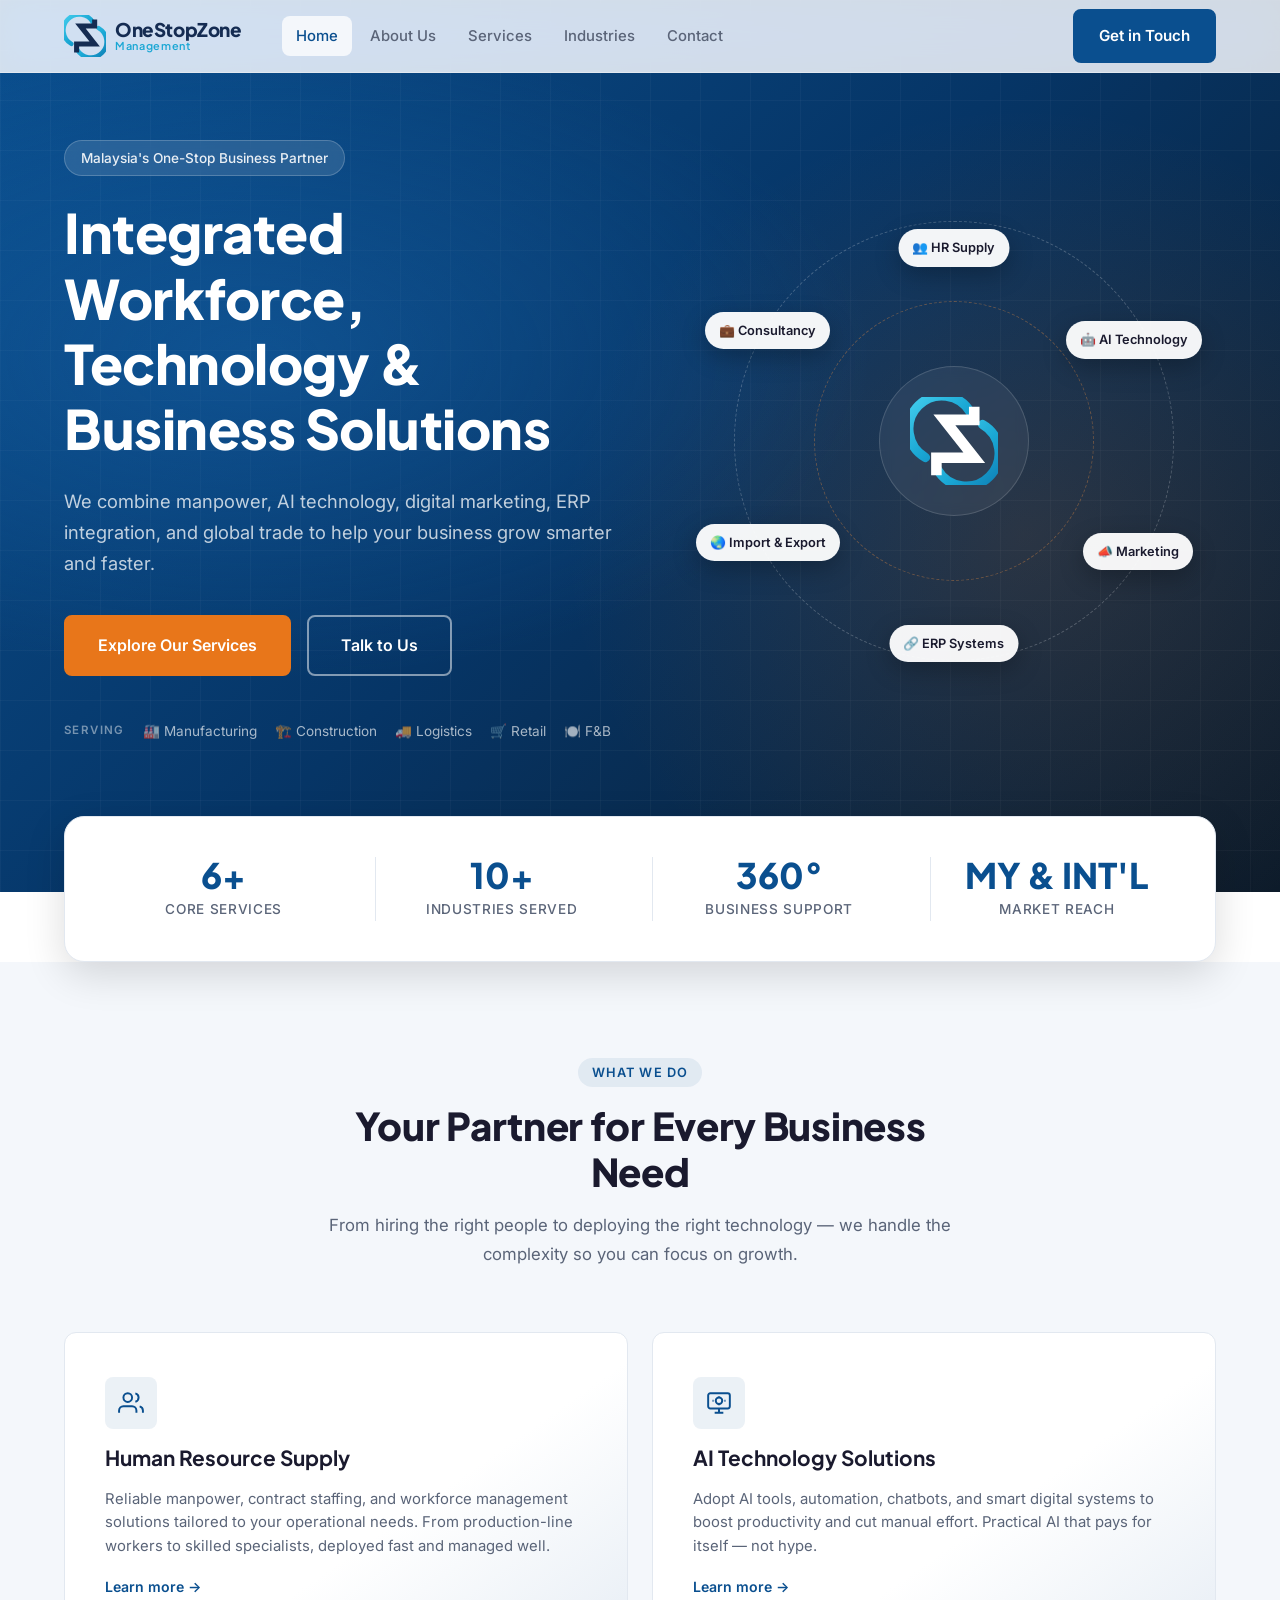
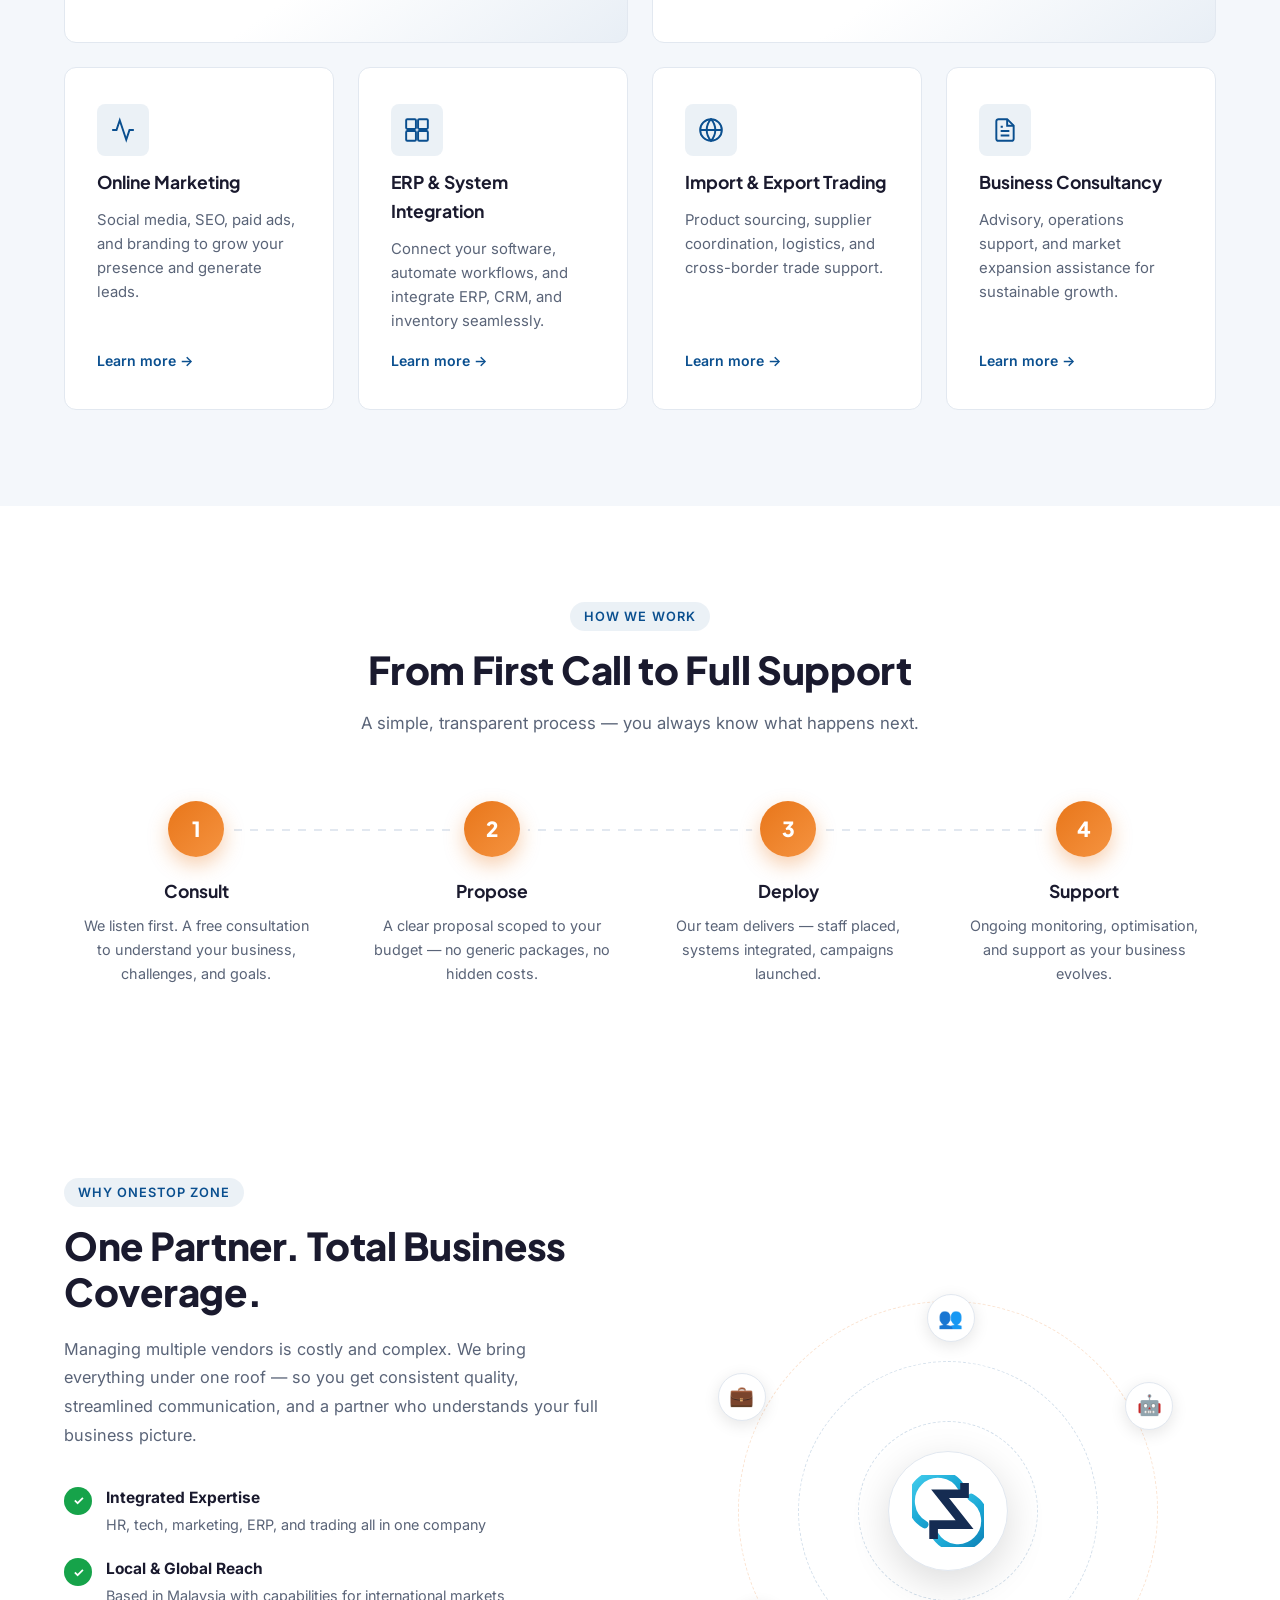
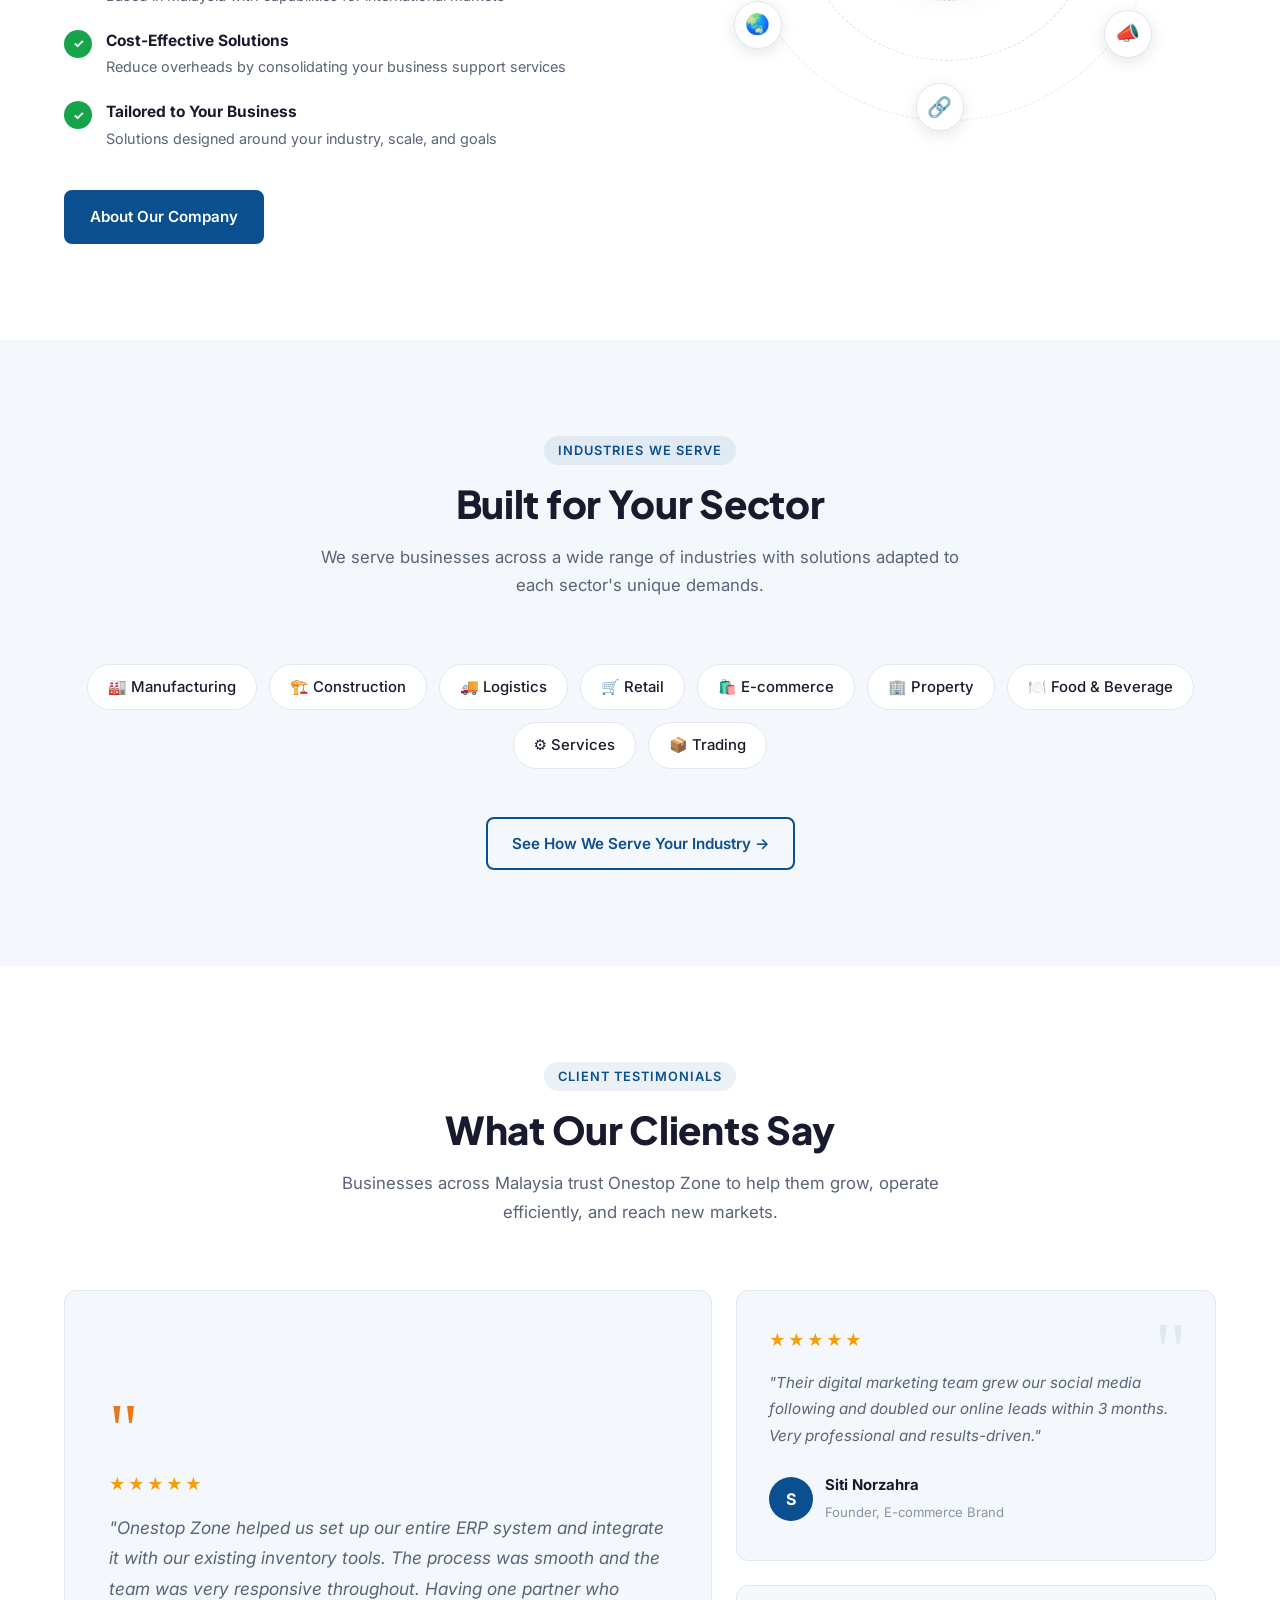
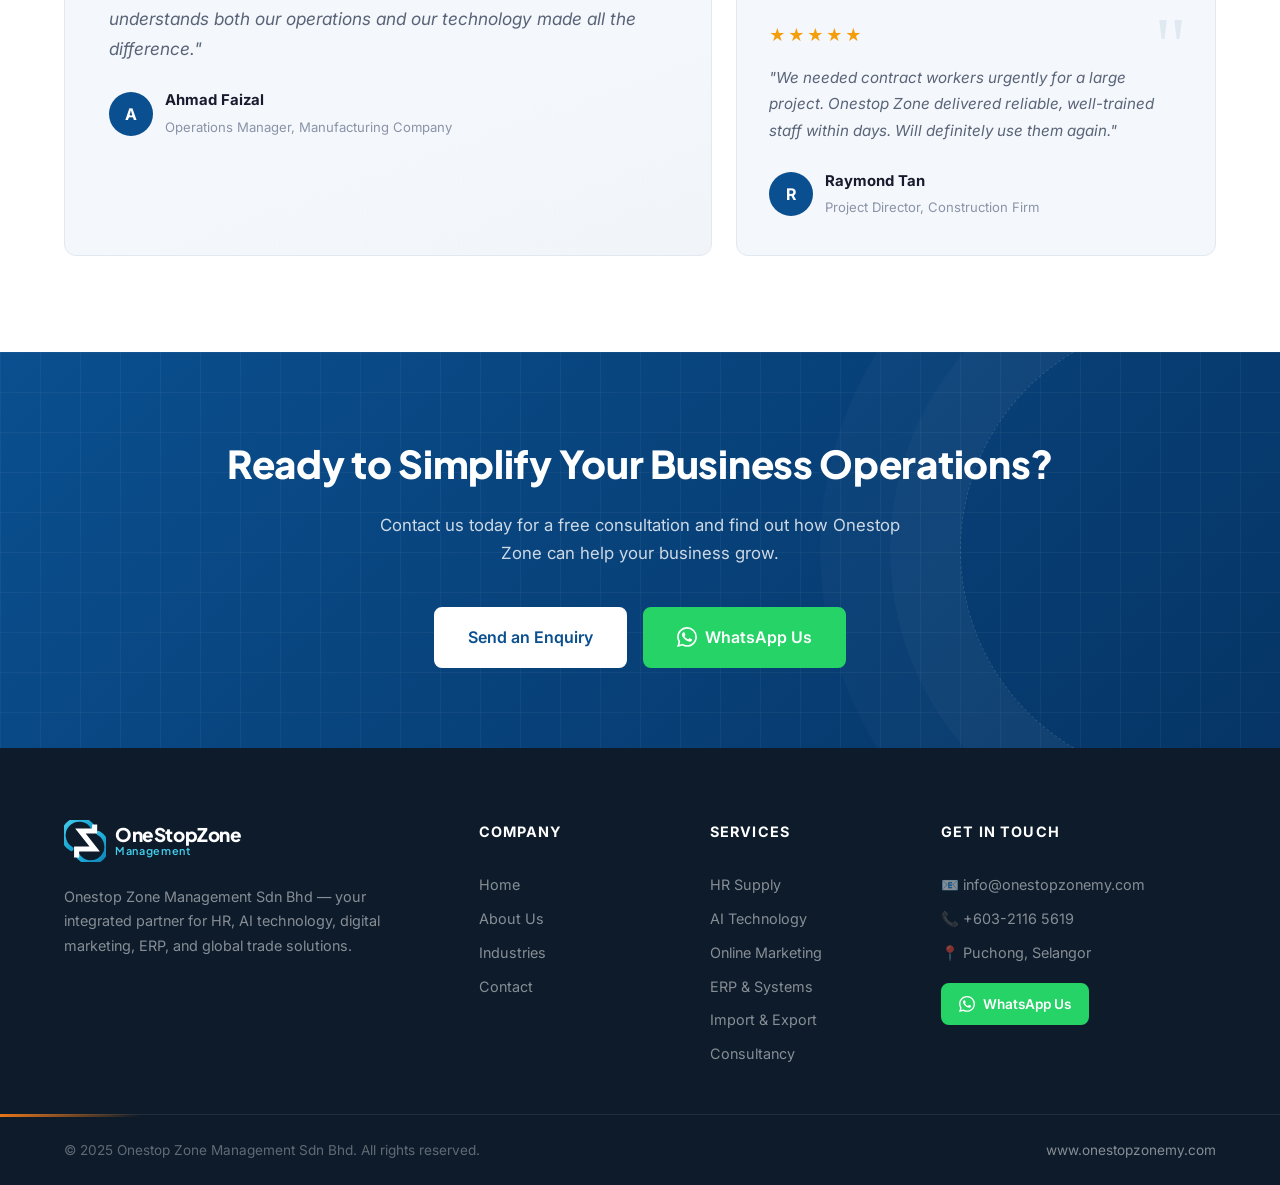
==== commit f43972d2: "Update phone number to 03-2116 5619 Co-Authored-By: Claude Fable 5 <noreply@anthropic.com>" ====
--- a/index.html
+++ b/index.html
@@ -16,18 +16,18 @@
   <!-- Navigation -->
   <header class="navbar" id="navbar">
     <div class="container nav-inner">
-      <a href="index.html" class="logo">
+      <a href="/" class="logo">
         <svg class="logo-mark" viewBox="0 0 200 200" xmlns="http://www.w3.org/2000/svg" aria-hidden="true"><defs><linearGradient id="ozg1" x1="0" y1="0" x2="1" y2="1"><stop offset="0%" stop-color="#45cfee"/><stop offset="55%" stop-color="#1aa7d4"/><stop offset="100%" stop-color="#0e7fb5"/></linearGradient></defs><path d="M 137.5 35.1 A 75 75 0 1 0 35.1 137.5" fill="none" stroke="url(#ozg1)" stroke-width="21" stroke-linecap="round"/><path d="M 62.5 164.9 A 75 75 0 1 0 164.9 62.5" fill="none" stroke="url(#ozg1)" stroke-width="21" stroke-linecap="round"/><polyline points="146,22 146,52 78,52 146,138 60,138 60,178" fill="none" stroke="#152c52" stroke-width="24" stroke-linejoin="miter"/></svg>
         <span class="logo-text"><span class="logo-primary">OneStopZone</span><span class="logo-sub">Management</span></span>
       </a>
       <nav class="nav-links" id="nav-links">
-        <a href="index.html" class="active">Home</a>
-        <a href="about.html">About Us</a>
-        <a href="services.html">Services</a>
-        <a href="industries.html">Industries</a>
-        <a href="contact.html">Contact</a>
+        <a href="/" class="active">Home</a>
+        <a href="/about">About Us</a>
+        <a href="/services">Services</a>
+        <a href="/industries">Industries</a>
+        <a href="/contact">Contact</a>
       </nav>
-      <a href="contact.html" class="btn btn-primary nav-cta">Get in Touch</a>
+      <a href="/contact" class="btn btn-primary nav-cta">Get in Touch</a>
       <button class="hamburger" id="hamburger" aria-label="Toggle menu">
         <span></span><span></span><span></span>
       </button>
@@ -43,8 +43,8 @@
         <h1>Integrated Workforce, Technology &amp; Business Solutions</h1>
         <p class="hero-sub">We combine manpower, AI technology, digital marketing, ERP integration, and global trade to help your business grow smarter and faster.</p>
         <div class="hero-actions">
-          <a href="services.html" class="btn btn-accent btn-lg">Explore Our Services</a>
-          <a href="contact.html" class="btn btn-outline btn-lg">Talk to Us</a>
+          <a href="/services" class="btn btn-accent btn-lg">Explore Our Services</a>
+          <a href="/contact" class="btn btn-outline btn-lg">Talk to Us</a>
         </div>
         <div class="hero-trust">
           <span class="hero-trust-label">Serving</span>
@@ -106,7 +106,7 @@
         <p>From hiring the right people to deploying the right technology — we handle the complexity so you can focus on growth.</p>
       </div>
       <div class="services-grid bento">
-        <a href="services.html#hr" class="service-card featured">
+        <a href="/services#hr" class="service-card featured">
           <div class="service-icon">
             <svg viewBox="0 0 24 24" fill="none" stroke="currentColor" stroke-width="1.8"><path d="M17 21v-2a4 4 0 0 0-4-4H5a4 4 0 0 0-4 4v2"/><circle cx="9" cy="7" r="4"/><path d="M23 21v-2a4 4 0 0 0-3-3.87"/><path d="M16 3.13a4 4 0 0 1 0 7.75"/></svg>
           </div>
@@ -114,7 +114,7 @@
           <p>Reliable manpower, contract staffing, and workforce management solutions tailored to your operational needs. From production-line workers to skilled specialists, deployed fast and managed well.</p>
           <span class="card-link">Learn more →</span>
         </a>
-        <a href="services.html#ai" class="service-card featured">
+        <a href="/services#ai" class="service-card featured">
           <div class="service-icon">
             <svg viewBox="0 0 24 24" fill="none" stroke="currentColor" stroke-width="1.8"><rect x="2" y="3" width="20" height="14" rx="2"/><path d="M8 21h8M12 17v4"/><circle cx="12" cy="10" r="3"/><path d="M6 10h1M17 10h1M12 6v1M12 13v1"/></svg>
           </div>
@@ -122,7 +122,7 @@
           <p>Adopt AI tools, automation, chatbots, and smart digital systems to boost productivity and cut manual effort. Practical AI that pays for itself — not hype.</p>
           <span class="card-link">Learn more →</span>
         </a>
-        <a href="services.html#marketing" class="service-card">
+        <a href="/services#marketing" class="service-card">
           <div class="service-icon">
             <svg viewBox="0 0 24 24" fill="none" stroke="currentColor" stroke-width="1.8"><path d="M22 12h-4l-3 9L9 3l-3 9H2"/></svg>
           </div>
@@ -130,7 +130,7 @@
           <p>Social media, SEO, paid ads, and branding to grow your presence and generate leads.</p>
           <span class="card-link">Learn more →</span>
         </a>
-        <a href="services.html#erp" class="service-card">
+        <a href="/services#erp" class="service-card">
           <div class="service-icon">
             <svg viewBox="0 0 24 24" fill="none" stroke="currentColor" stroke-width="1.8"><rect x="2" y="2" width="9" height="9" rx="1"/><rect x="13" y="2" width="9" height="9" rx="1"/><rect x="2" y="13" width="9" height="9" rx="1"/><rect x="13" y="13" width="9" height="9" rx="1"/></svg>
           </div>
@@ -138,7 +138,7 @@
           <p>Connect your software, automate workflows, and integrate ERP, CRM, and inventory seamlessly.</p>
           <span class="card-link">Learn more →</span>
         </a>
-        <a href="services.html#trading" class="service-card">
+        <a href="/services#trading" class="service-card">
           <div class="service-icon">
             <svg viewBox="0 0 24 24" fill="none" stroke="currentColor" stroke-width="1.8"><circle cx="12" cy="12" r="10"/><path d="M2 12h20M12 2a15.3 15.3 0 0 1 4 10 15.3 15.3 0 0 1-4 10 15.3 15.3 0 0 1-4-10 15.3 15.3 0 0 1 4-10z"/></svg>
           </div>
@@ -146,7 +146,7 @@
           <p>Product sourcing, supplier coordination, logistics, and cross-border trade support.</p>
           <span class="card-link">Learn more →</span>
         </a>
-        <a href="services.html#consultancy" class="service-card">
+        <a href="/services#consultancy" class="service-card">
           <div class="service-icon">
             <svg viewBox="0 0 24 24" fill="none" stroke="currentColor" stroke-width="1.8"><path d="M14 2H6a2 2 0 0 0-2 2v16a2 2 0 0 0 2 2h12a2 2 0 0 0 2-2V8z"/><polyline points="14 2 14 8 20 8"/><line x1="16" y1="13" x2="8" y2="13"/><line x1="16" y1="17" x2="8" y2="17"/><polyline points="10 9 9 9 8 9"/></svg>
           </div>
@@ -228,7 +228,7 @@
             </div>
           </li>
         </ul>
-        <a href="about.html" class="btn btn-primary">About Our Company</a>
+        <a href="/about" class="btn btn-primary">About Our Company</a>
       </div>
       <div class="why-visual why-orbit" aria-hidden="true">
         <div class="wo-ring wo-ring-1"></div>
@@ -267,7 +267,7 @@
         <div class="industry-chip">📦 Trading</div>
       </div>
       <div class="industries-cta">
-        <a href="industries.html" class="btn btn-outline">See How We Serve Your Industry →</a>
+        <a href="/industries" class="btn btn-outline">See How We Serve Your Industry →</a>
       </div>
     </div>
   </section>
@@ -325,8 +325,8 @@
       <h2>Ready to Simplify Your Business Operations?</h2>
       <p>Contact us today for a free consultation and find out how Onestop Zone can help your business grow.</p>
       <div class="cta-actions">
-        <a href="contact.html" class="btn btn-white btn-lg">Send an Enquiry</a>
-        <a href="https://wa.me/60321165613" class="btn btn-whatsapp btn-lg" target="_blank" rel="noopener">
+        <a href="/contact" class="btn btn-white btn-lg">Send an Enquiry</a>
+        <a href="https://wa.me/60321165619" class="btn btn-whatsapp btn-lg" target="_blank" rel="noopener">
           <svg viewBox="0 0 24 24" fill="currentColor" width="20" height="20"><path d="M17.472 14.382c-.297-.149-1.758-.867-2.03-.967-.273-.099-.471-.148-.67.15-.197.297-.767.966-.94 1.164-.173.199-.347.223-.644.075-.297-.15-1.255-.463-2.39-1.475-.883-.788-1.48-1.761-1.653-2.059-.173-.297-.018-.458.13-.606.134-.133.298-.347.446-.52.149-.174.198-.298.298-.497.099-.198.05-.371-.025-.52-.075-.149-.669-1.612-.916-2.207-.242-.579-.487-.5-.669-.51-.173-.008-.371-.01-.57-.01-.198 0-.52.074-.792.372-.272.297-1.04 1.016-1.04 2.479 0 1.462 1.065 2.875 1.213 3.074.149.198 2.096 3.2 5.077 4.487.709.306 1.262.489 1.694.625.712.227 1.36.195 1.871.118.571-.085 1.758-.719 2.006-1.413.248-.694.248-1.289.173-1.413-.074-.124-.272-.198-.57-.347m-5.421 7.403h-.004a9.87 9.87 0 01-5.031-1.378l-.361-.214-3.741.982.998-3.648-.235-.374a9.86 9.86 0 01-1.51-5.26c.001-5.45 4.436-9.884 9.888-9.884 2.64 0 5.122 1.03 6.988 2.898a9.825 9.825 0 012.893 6.994c-.003 5.45-4.437 9.884-9.885 9.884m8.413-18.297A11.815 11.815 0 0012.05 0C5.495 0 .16 5.335.157 11.892c0 2.096.547 4.142 1.588 5.945L.057 24l6.305-1.654a11.882 11.882 0 005.683 1.448h.005c6.554 0 11.89-5.335 11.893-11.893a11.821 11.821 0 00-3.48-8.413z"/></svg>
           WhatsApp Us
         </a>
@@ -338,7 +338,7 @@
   <footer class="footer">
     <div class="container footer-grid">
       <div class="footer-brand">
-        <a href="index.html" class="logo logo-light">
+        <a href="/" class="logo logo-light">
           <svg class="logo-mark" viewBox="0 0 200 200" xmlns="http://www.w3.org/2000/svg" aria-hidden="true"><defs><linearGradient id="ozg2" x1="0" y1="0" x2="1" y2="1"><stop offset="0%" stop-color="#45cfee"/><stop offset="55%" stop-color="#1aa7d4"/><stop offset="100%" stop-color="#0e7fb5"/></linearGradient></defs><path d="M 137.5 35.1 A 75 75 0 1 0 35.1 137.5" fill="none" stroke="url(#ozg2)" stroke-width="21" stroke-linecap="round"/><path d="M 62.5 164.9 A 75 75 0 1 0 164.9 62.5" fill="none" stroke="url(#ozg2)" stroke-width="21" stroke-linecap="round"/><polyline points="146,22 146,52 78,52 146,138 60,138 60,178" fill="none" stroke="#ffffff" stroke-width="24" stroke-linejoin="miter"/></svg>
           <span class="logo-text"><span class="logo-primary">OneStopZone</span><span class="logo-sub">Management</span></span>
         </a>
@@ -346,26 +346,26 @@
       </div>
       <div class="footer-nav">
         <h4>Company</h4>
-        <a href="index.html">Home</a>
-        <a href="about.html">About Us</a>
-        <a href="industries.html">Industries</a>
-        <a href="contact.html">Contact</a>
+        <a href="/">Home</a>
+        <a href="/about">About Us</a>
+        <a href="/industries">Industries</a>
+        <a href="/contact">Contact</a>
       </div>
       <div class="footer-nav">
         <h4>Services</h4>
-        <a href="services.html#hr">HR Supply</a>
-        <a href="services.html#ai">AI Technology</a>
-        <a href="services.html#marketing">Online Marketing</a>
-        <a href="services.html#erp">ERP &amp; Systems</a>
-        <a href="services.html#trading">Import &amp; Export</a>
-        <a href="services.html#consultancy">Consultancy</a>
+        <a href="/services#hr">HR Supply</a>
+        <a href="/services#ai">AI Technology</a>
+        <a href="/services#marketing">Online Marketing</a>
+        <a href="/services#erp">ERP &amp; Systems</a>
+        <a href="/services#trading">Import &amp; Export</a>
+        <a href="/services#consultancy">Consultancy</a>
       </div>
       <div class="footer-contact">
         <h4>Get in Touch</h4>
         <p>📧 info@onestopzonemy.com</p>
-        <p>📞 +603-2116 5613</p>
+        <p>📞 +603-2116 5619</p>
         <p>📍 Puchong, Selangor</p>
-        <a href="https://wa.me/60321165613" class="btn btn-whatsapp btn-sm" target="_blank" rel="noopener">
+        <a href="https://wa.me/60321165619" class="btn btn-whatsapp btn-sm" target="_blank" rel="noopener">
           <svg viewBox="0 0 24 24" fill="currentColor" width="16" height="16"><path d="M17.472 14.382c-.297-.149-1.758-.867-2.03-.967-.273-.099-.471-.148-.67.15-.197.297-.767.966-.94 1.164-.173.199-.347.223-.644.075-.297-.15-1.255-.463-2.39-1.475-.883-.788-1.48-1.761-1.653-2.059-.173-.297-.018-.458.13-.606.134-.133.298-.347.446-.52.149-.174.198-.298.298-.497.099-.198.05-.371-.025-.52-.075-.149-.669-1.612-.916-2.207-.242-.579-.487-.5-.669-.51-.173-.008-.371-.01-.57-.01-.198 0-.52.074-.792.372-.272.297-1.04 1.016-1.04 2.479 0 1.462 1.065 2.875 1.213 3.074.149.198 2.096 3.2 5.077 4.487.709.306 1.262.489 1.694.625.712.227 1.36.195 1.871.118.571-.085 1.758-.719 2.006-1.413.248-.694.248-1.289.173-1.413-.074-.124-.272-.198-.57-.347m-5.421 7.403h-.004a9.87 9.87 0 01-5.031-1.378l-.361-.214-3.741.982.998-3.648-.235-.374a9.86 9.86 0 01-1.51-5.26c.001-5.45 4.436-9.884 9.888-9.884 2.64 0 5.122 1.03 6.988 2.898a9.825 9.825 0 012.893 6.994c-.003 5.45-4.437 9.884-9.885 9.884m8.413-18.297A11.815 11.815 0 0012.05 0C5.495 0 .16 5.335.157 11.892c0 2.096.547 4.142 1.588 5.945L.057 24l6.305-1.654a11.882 11.882 0 005.683 1.448h.005c6.554 0 11.89-5.335 11.893-11.893a11.821 11.821 0 00-3.48-8.413z"/></svg>
           WhatsApp Us
         </a>
